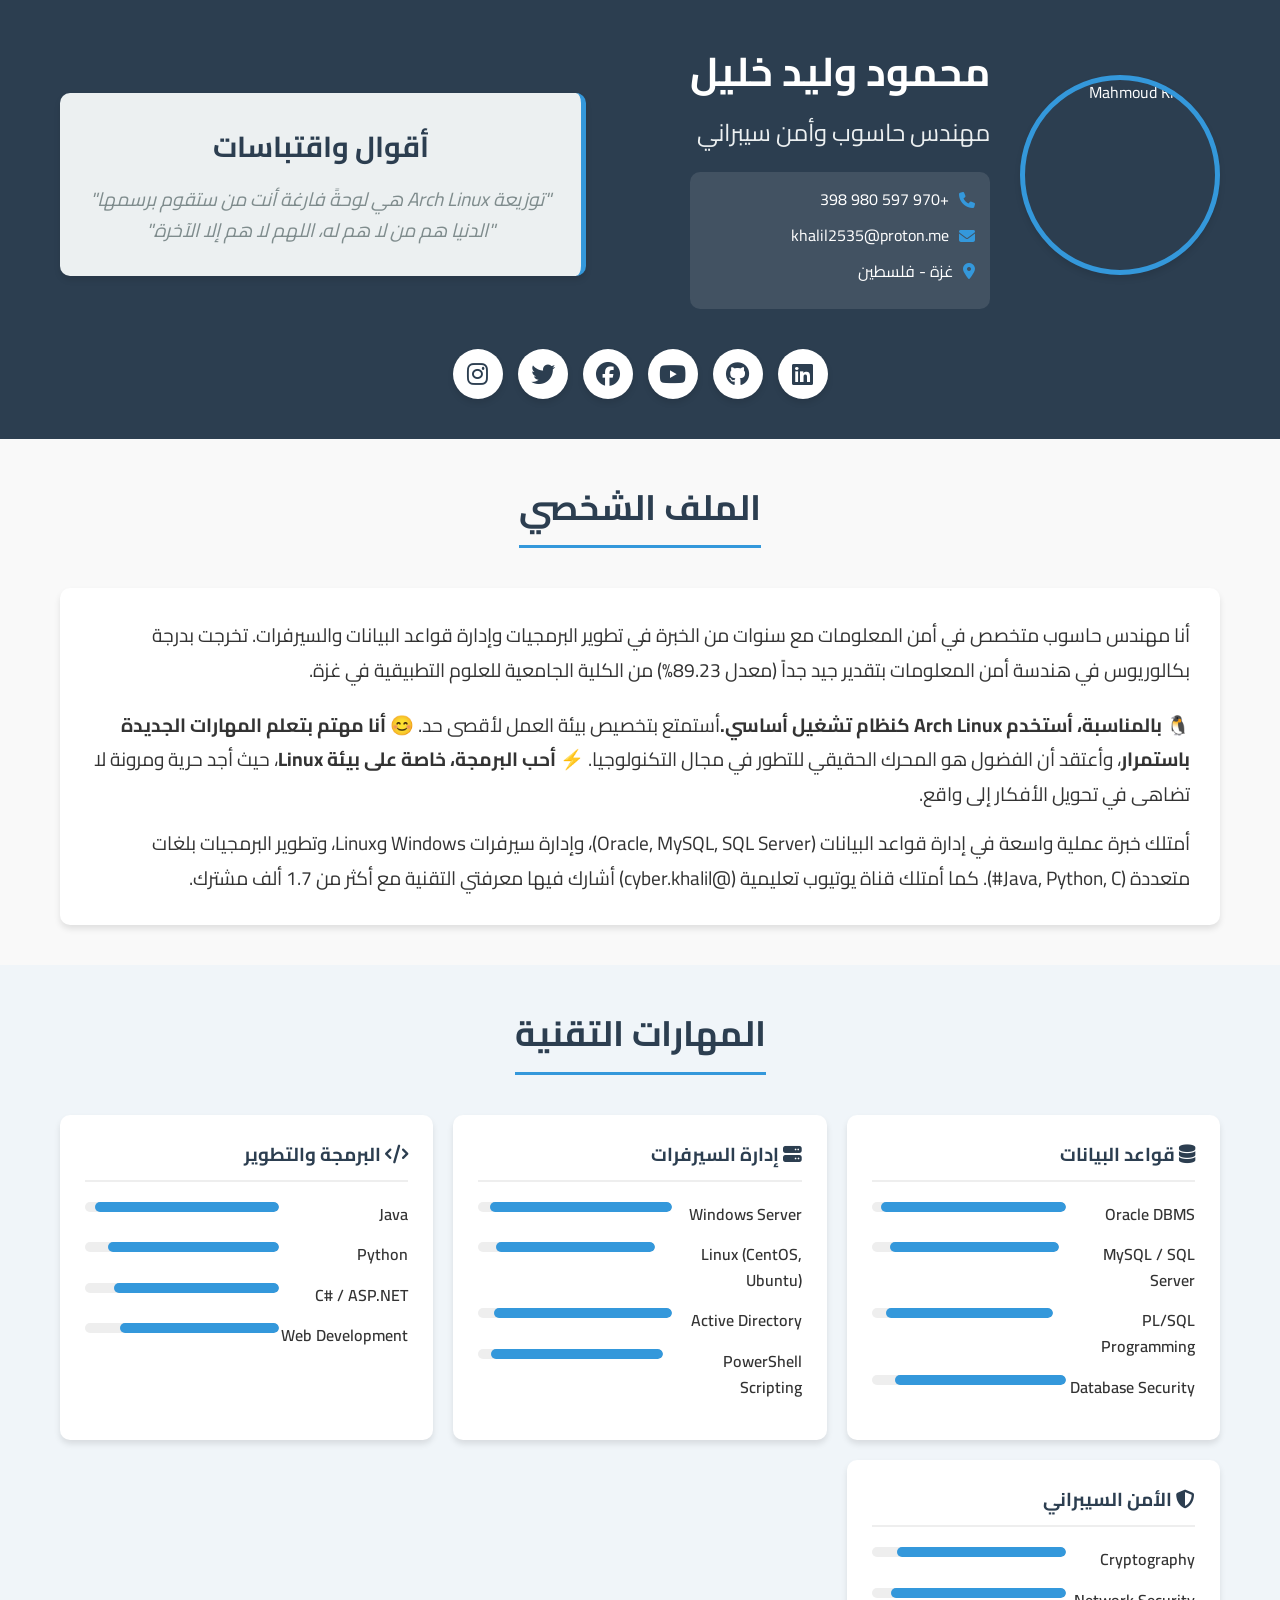
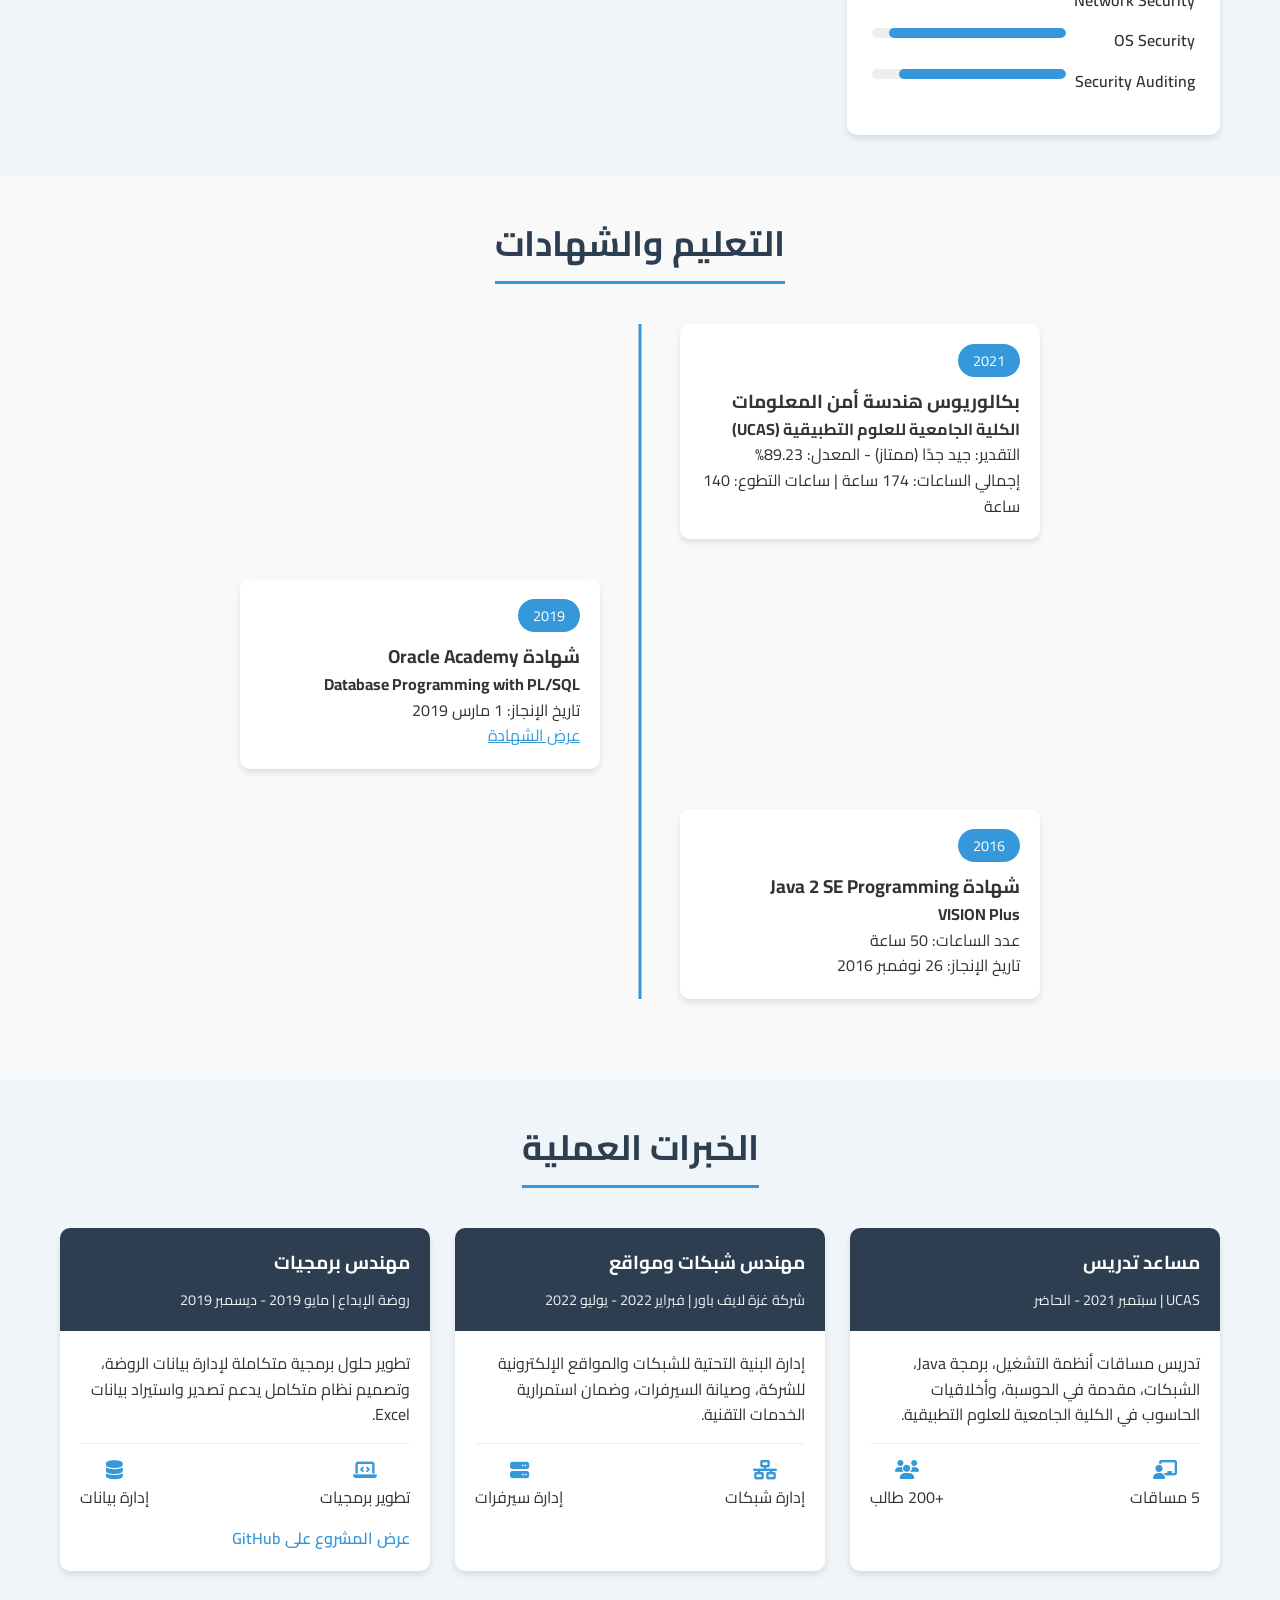
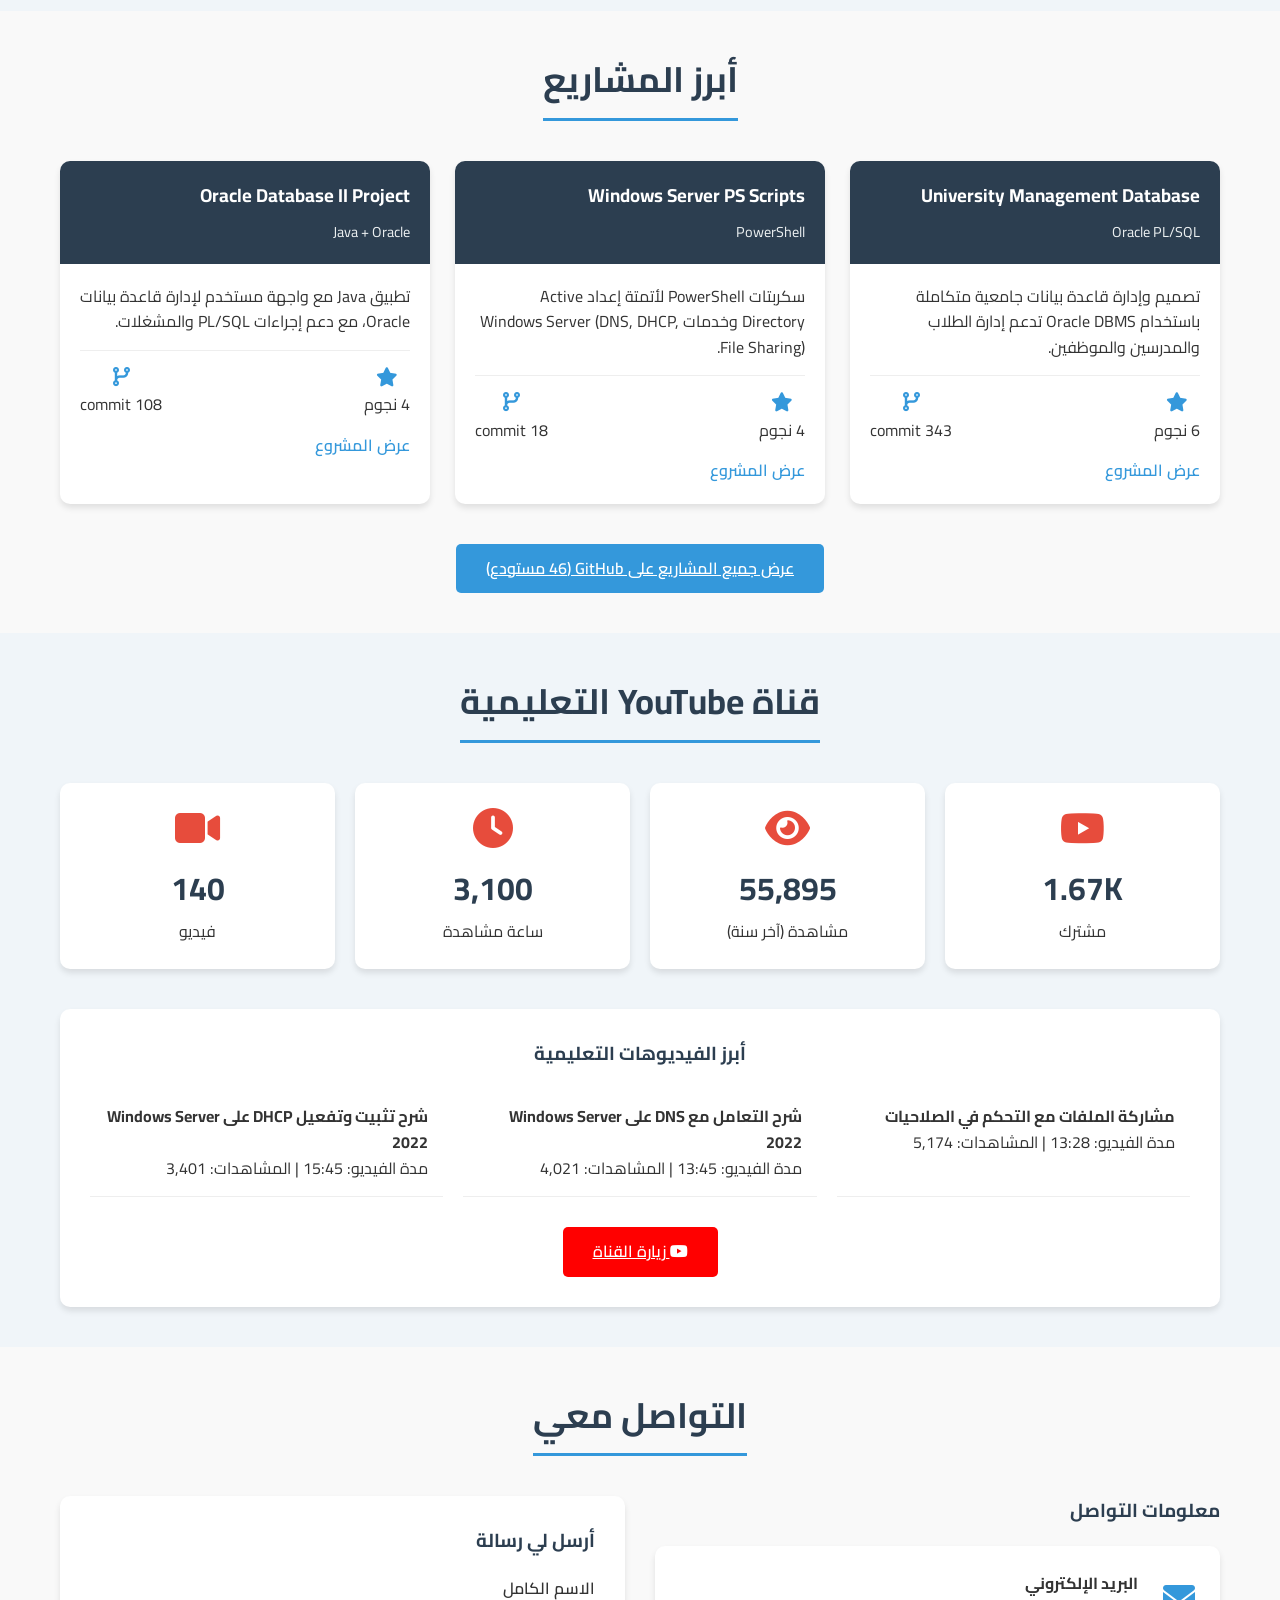
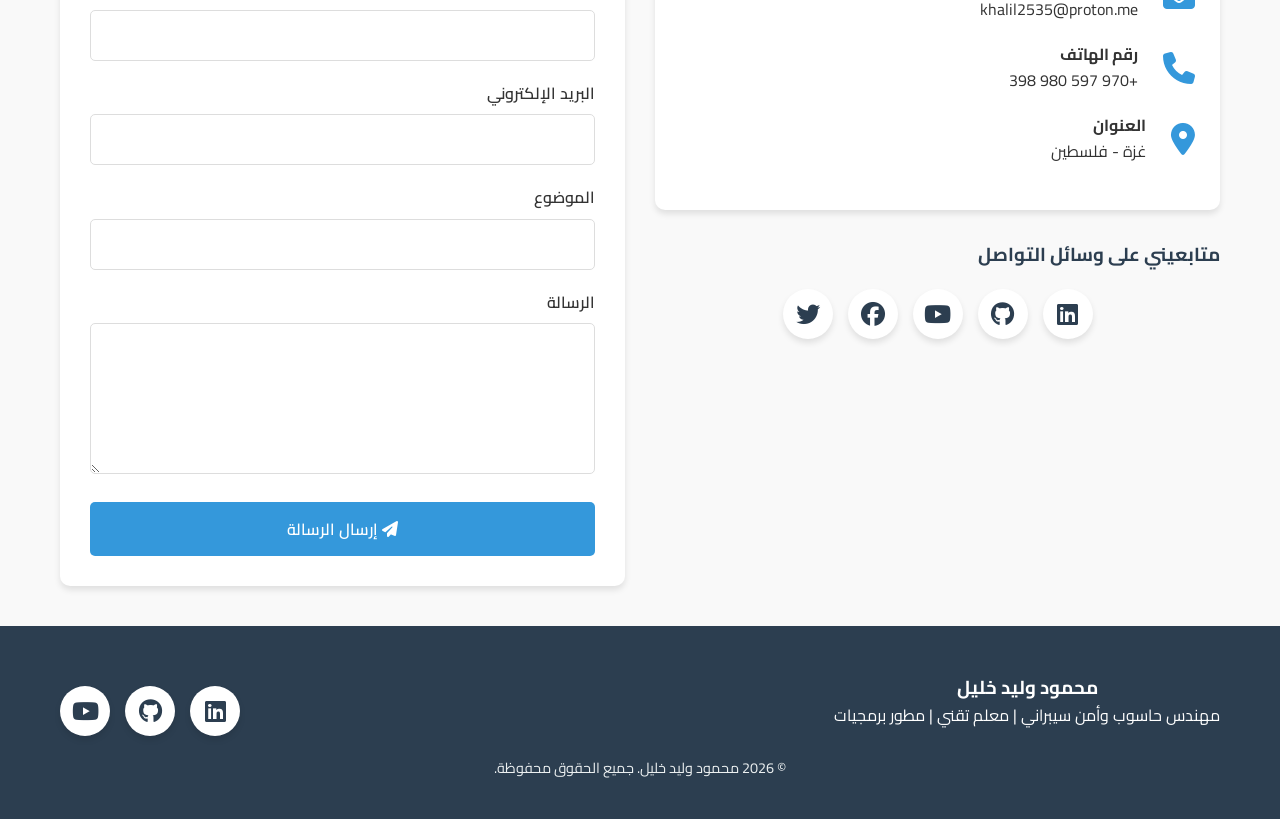
==== index.html @ 6481fe45 "init repo with index.html" ====
<!DOCTYPE html>
<html lang="ar" dir="rtl">
<head>
    <meta charset="UTF-8">
    <meta name="viewport" content="width=device-width, initial-scale=1.0">
    <title>محمود وليد خليل | مهندس حاسوب وأمن سيبراني</title>
    <link rel="stylesheet" href="https://cdnjs.cloudflare.com/ajax/libs/font-awesome/6.4.0/css/all.min.css">
    <link href="https://fonts.googleapis.com/css2?family=Cairo:wght@300;400;500;600;700&family=Tajawal:wght@300;400;500;700&display=swap" rel="stylesheet">
    <style>
        :root {
            --primary: #2c3e50;
            --secondary: #3498db;
            --accent: #e74c3c;
            --light: #ecf0f1;
            --dark: #2c3e50;
            --gray: #7f8c8d;
            --success: #27ae60;
            --shadow: 0 4px 6px rgba(0, 0, 0, 0.1);
            --transition: all 0.3s ease;
        }
        
        * {
            margin: 0;
            padding: 0;
            box-sizing: border-box;
        }
        
        body {
            font-family: 'Cairo', 'Tajawal', sans-serif;
            line-height: 1.6;
            color: #333;
            background-color: #f9f9f9;
            direction: rtl;
        }
        
        .container {
            max-width: 1200px;
            margin: 0 auto;
            padding: 0 20px;
        }
        
        /* Header */
        header {
            background: linear-gradient(135deg, var(--primary) 0%, var(--dark) 100%);
            color: white;
            padding: 40px 0;
            position: relative;
            overflow: hidden;
        }
        
        .header-content {
            display: flex;
            align-items: center;
            justify-content: space-between;
            flex-wrap: wrap;
        }
        
        .avatar-section {
            display: flex;
            align-items: center;
            margin-bottom: 20px;
        }
        
        .avatar {
            width: 200px;
            height: 200px;
            border-radius: 50%;
            border: 5px solid var(--secondary);
            object-fit: cover;
            margin-left: 30px;
            box-shadow: var(--shadow);
        }
        
        .header-text h1 {
            font-size: 2.5rem;
            margin-bottom: 10px;
        }
        
        .header-text h2 {
            font-size: 1.5rem;
            color: var(--light);
            font-weight: 400;
            margin-bottom: 20px;
        }
        
        .personal-info {
            background-color: rgba(255, 255, 255, 0.1);
            padding: 15px;
            border-radius: 10px;
            margin-top: 20px;
        }
        
        .info-item {
            display: flex;
            align-items: center;
            margin-bottom: 10px;
        }
        
        .info-item i {
            margin-left: 10px;
            color: var(--secondary);
        }
        
        /* Quote Section */
        .quote {
            background-color: var(--light);
            padding: 30px;
            text-align: center;
            margin: 20px 0;
            border-radius: 10px;
            box-shadow: var(--shadow);
            border-right: 5px solid var(--secondary);
			max-width: 50%
		}
        
        .quote h3 {
            color: var(--primary);
            margin-bottom: 15px;
            font-size: 1.8rem;
        }
        
        .quote p {
            font-size: 1.2rem;
            color: var(--gray);
            font-style: italic;
        }
        
        /* Social Links */
        .social-links {
            display: flex;
            justify-content: center;
            flex-wrap: wrap;
            gap: 15px;
            margin-top: 20px;
        }
        
        .social-link {
            display: inline-flex;
            align-items: center;
            justify-content: center;
            width: 50px;
            height: 50px;
            background-color: white;
            color: var(--primary);
            border-radius: 50%;
            font-size: 1.5rem;
            text-decoration: none;
            transition: var(--transition);
            box-shadow: var(--shadow);
        }
        
        .social-link:hover {
            transform: translateY(-5px);
            background-color: var(--secondary);
            color: white;
        }
        
        /* Sections */
        section {
            padding: 40px 0;
        }
        
        .section-title {
            text-align: center;
            margin-bottom: 40px;
            position: relative;
        }
        
        .section-title h2 {
            display: inline-block;
            font-size: 2.2rem;
            color: var(--primary);
            padding-bottom: 10px;
            border-bottom: 3px solid var(--secondary);
        }
        
        /* Skills */
        .skills-container {
            display: grid;
            grid-template-columns: repeat(auto-fill, minmax(300px, 1fr));
            gap: 20px;
        }
        
        .skill-category {
            background-color: white;
            padding: 25px;
            border-radius: 10px;
            box-shadow: var(--shadow);
            transition: var(--transition);
        }
        
        .skill-category:hover {
            transform: translateY(-5px);
        }
        
        .skill-category h3 {
            color: var(--primary);
            margin-bottom: 20px;
            padding-bottom: 10px;
            border-bottom: 2px solid #eee;
        }
        
        .skill-item {
            display: flex;
            justify-content: space-between;
            margin-bottom: 15px;
        }
        
        .skill-name {
            font-weight: 600;
        }
        
        .skill-level {
            width: 60%;
            height: 10px;
            background-color: #eee;
            border-radius: 5px;
            overflow: hidden;
        }
        
        .skill-fill {
            height: 100%;
            background-color: var(--secondary);
            border-radius: 5px;
        }
        
        /* Education */
        .timeline {
            position: relative;
            max-width: 800px;
            margin: 0 auto;
        }
        
        .timeline::before {
            content: '';
            position: absolute;
            right: 50%;
            transform: translateX(50%);
            width: 3px;
            height: 100%;
            background-color: var(--secondary);
        }
        
        .timeline-item {
            display: flex;
            margin-bottom: 40px;
        }
        
        .timeline-content {
            background-color: white;
            padding: 20px;
            border-radius: 10px;
            box-shadow: var(--shadow);
            width: 45%;
        }
        
        .timeline-item:nth-child(odd) .timeline-content {
            margin-left: 55%;
        }
        
        .timeline-item:nth-child(even) .timeline-content {
            margin-right: 55%;
        }
        
        .timeline-date {
            background-color: var(--secondary);
            color: white;
            padding: 5px 15px;
            border-radius: 20px;
            display: inline-block;
            margin-bottom: 10px;
            font-size: 0.9rem;
        }
        
        /* Projects */
        .projects-grid {
            display: grid;
            grid-template-columns: repeat(auto-fill, minmax(300px, 1fr));
            gap: 25px;
        }
        
        .project-card {
            background-color: white;
            border-radius: 10px;
            overflow: hidden;
            box-shadow: var(--shadow);
            transition: var(--transition);
        }
        
        .project-card:hover {
            transform: translateY(-10px);
        }
        
        .project-header {
            background-color: var(--primary);
            color: white;
            padding: 20px;
        }
        
        .project-header h3 {
            margin-bottom: 10px;
        }
        
        .project-tech {
            font-size: 0.9rem;
            color: var(--light);
        }
        
        .project-body {
            padding: 20px;
        }
        
        .project-stats {
            display: flex;
            justify-content: space-between;
            margin-top: 15px;
            padding-top: 15px;
            border-top: 1px solid #eee;
        }
        
        .stat {
            text-align: center;
        }
        
        .stat i {
            color: var(--secondary);
            font-size: 1.2rem;
            margin-bottom: 5px;
        }
        
        .project-link {
            display: inline-block;
            margin-top: 15px;
            color: var(--secondary);
            text-decoration: none;
            font-weight: 600;
        }
        
        .project-link:hover {
            text-decoration: underline;
        }
        
        /* YouTube */
        .youtube-stats {
            display: grid;
            grid-template-columns: repeat(auto-fit, minmax(200px, 1fr));
            gap: 20px;
            margin-bottom: 40px;
        }
        
        .stat-card {
            background-color: white;
            padding: 25px;
            border-radius: 10px;
            text-align: center;
            box-shadow: var(--shadow);
        }
        
        .stat-card i {
            font-size: 2.5rem;
            color: var(--accent);
            margin-bottom: 15px;
        }
        
        .stat-number {
            font-size: 2rem;
            font-weight: 700;
            color: var(--primary);
            margin-bottom: 5px;
        }
        
        /* Contact */
        .contact-container {
            display: grid;
            grid-template-columns: repeat(auto-fit, minmax(300px, 1fr));
            gap: 30px;
        }
        
        .contact-form {
            background-color: white;
            padding: 30px;
            border-radius: 10px;
            box-shadow: var(--shadow);
        }
        
        .form-group {
            margin-bottom: 20px;
        }
        
        .form-group label {
            display: block;
            margin-bottom: 8px;
            font-weight: 600;
        }
        
        .form-control {
            width: 100%;
            padding: 12px;
            border: 1px solid #ddd;
            border-radius: 5px;
            font-family: 'Cairo', sans-serif;
        }
        
        .btn {
            display: inline-block;
            background-color: var(--secondary);
            color: white;
            padding: 12px 30px;
            border: none;
            border-radius: 5px;
            cursor: pointer;
            font-family: 'Cairo', sans-serif;
            font-size: 1rem;
            font-weight: 600;
            transition: var(--transition);
        }
        
        .btn:hover {
            background-color: var(--primary);
        }
        
        /* Footer */
        footer {
            background-color: var(--primary);
            color: white;
            padding: 40px 0;
            text-align: center;
        }
        
        .footer-content {
            display: flex;
            justify-content: space-between;
            align-items: center;
            flex-wrap: wrap;
        }
        
        .copyright {
            margin-top: 20px;
            font-size: 0.9rem;
            color: var(--light);
        }
        
        /* Responsive */
        @media (max-width: 992px) {
            .header-content {
                flex-direction: column;
                text-align: center;
            }
            
            .avatar {
                margin-left: 0;
                margin-bottom: 20px;
            }
            
            .timeline::before {
                right: 30px;
            }
            
            .timeline-item:nth-child(odd) .timeline-content,
            .timeline-item:nth-child(even) .timeline-content {
                width: 85%;
                margin-right: 40px;
                margin-left: 0;
            }
        }
        
        @media (max-width: 768px) {
            .header-text h1 {
                font-size: 2rem;
            }
            
            .section-title h2 {
                font-size: 1.8rem;
            }
            
            .skills-container,
            .projects-grid {
                grid-template-columns: 1fr;
            }
        }
    </style>
</head>
<body>
    <!-- Header -->
    <header>
        <div class="container">
            <div class="header-content">
                <div class="avatar-section">
                    <img src="https://via.placeholder.com/1250x1250/3498db/FFFFFF?text=MK" alt="Mahmoud Khalil" class="avatar">
                    <div class="header-text">
                        <h1>محمود وليد خليل</h1>
                        <h2>مهندس حاسوب وأمن سيبراني</h2>
                        <div class="personal-info">
                            <div class="info-item">
                                <i class="fas fa-phone"></i>
                                <span>+970 597 980 398</span>
                            </div>
                            <div class="info-item">
                                <i class="fas fa-envelope"></i>
                                <span>khalil2535@proton.me</span>
                            </div>
                            <div class="info-item">
                                <i class="fas fa-map-marker-alt"></i>
                                <span>غزة - فلسطين</span>
                            </div>
                        </div>
                    </div>
                </div>
                
                <div class="quote">
                    <h3>أقوال واقتباسات</h3>
                    <p>"توزيعة Arch Linux هي لوحةً فارغة أنت من ستقوم برسمها"</p>
                    <p>"الدنيا هم من لا هم له، اللهم لا هم إلا الآخرة."</p>
                </div>
            </div>
            
            <div class="social-links">
                <a href="https://linkedin.com/in/cyberkhalil" class="social-link" target="_blank">
                    <i class="fab fa-linkedin"></i>
                </a>
                <a href="https://github.com/cyberkhalil" class="social-link" target="_blank">
                    <i class="fab fa-github"></i>
                </a>
                <a href="https://www.youtube.com/@cyber.khalil" class="social-link" target="_blank">
                    <i class="fab fa-youtube"></i>
                </a>
                <a href="https://fb.com/cyberkhalil" class="social-link" target="_blank">
                    <i class="fab fa-facebook"></i>
                </a>
                <a href="https://twitter.com/khalil_cyber" class="social-link" target="_blank">
                    <i class="fab fa-twitter"></i>
                </a>
                <a href="https://www.instagram.com/cyber.khalil" class="social-link" target="_blank">
                    <i class="fab fa-instagram"></i>
                </a>
            </div>
        </div>
    </header>

    <!-- About Section -->
    <section id="about">
        <div class="container">
            <div class="section-title">
                <h2>الملف الشخصي</h2>
            </div>
            <div style="background-color: white; padding: 30px; border-radius: 10px; box-shadow: var(--shadow);">
                <!-- تمت إضافة العبارات الشخصية الجديدة هنا -->
                <p style="font-size: 1.2rem; line-height: 1.8; margin-bottom: 20px;">
                    أنا مهندس حاسوب متخصص في أمن المعلومات مع سنوات من الخبرة في تطوير البرمجيات وإدارة قواعد البيانات والسيرفرات. تخرجت بدرجة بكالوريوس في هندسة أمن المعلومات بتقدير جيد جداً (معدل 89.23%) من الكلية الجامعية للعلوم التطبيقية في غزة.
                </p>
                <p style="font-size: 1.2rem; line-height: 1.8; margin-bottom: 15px;">
                    <strong>🐧 بالمناسبة، أستخدم Arch Linux كنظام تشغيل أساسي.</strong>أستمتع بتخصيص بيئة العمل لأقصى حد. <strong>😊 أنا مهتم بتعلم المهارات الجديدة باستمرار</strong>، وأعتقد أن الفضول هو المحرك الحقيقي للتطور في مجال التكنولوجيا. <strong>⚡ أحب البرمجة، خاصة على بيئة Linux</strong>، حيث أجد حرية ومرونة لا تضاهى في تحويل الأفكار إلى واقع.
                </p>
                <p style="font-size: 1.2rem; line-height: 1.8;">
                    أمتلك خبرة عملية واسعة في إدارة قواعد البيانات (Oracle, MySQL, SQL Server)، وإدارة سيرفرات Windows وLinux، وتطوير البرمجيات بلغات متعددة (Java, Python, C#). كما أمتلك قناة يوتيوب تعليمية (@cyber.khalil) أشارك فيها معرفتي التقنية مع أكثر من 1.7 ألف مشترك.
                </p>
            </div>
        </div>
    </section>

    <!-- Skills Section -->
    <section id="skills" style="background-color: #f0f5f9;">
        <div class="container">
            <div class="section-title">
                <h2>المهارات التقنية</h2>
            </div>
            <div class="skills-container">
                <div class="skill-category">
                    <h3><i class="fas fa-database"></i> قواعد البيانات</h3>
                    <div class="skill-item">
                        <span class="skill-name">Oracle DBMS</span>
                        <div class="skill-level"><div class="skill-fill" style="width: 95%"></div></div>
                    </div>
                    <div class="skill-item">
                        <span class="skill-name">MySQL / SQL Server</span>
                        <div class="skill-level"><div class="skill-fill" style="width: 90%"></div></div>
                    </div>
                    <div class="skill-item">
                        <span class="skill-name">PL/SQL Programming</span>
                        <div class="skill-level"><div class="skill-fill" style="width: 92%"></div></div>
                    </div>
                    <div class="skill-item">
                        <span class="skill-name">Database Security</span>
                        <div class="skill-level"><div class="skill-fill" style="width: 88%"></div></div>
                    </div>
                </div>
                
                <div class="skill-category">
                    <h3><i class="fas fa-server"></i> إدارة السيرفرات</h3>
                    <div class="skill-item">
                        <span class="skill-name">Windows Server</span>
                        <div class="skill-level"><div class="skill-fill" style="width: 94%"></div></div>
                    </div>
                    <div class="skill-item">
                        <span class="skill-name">Linux (CentOS, Ubuntu)</span>
                        <div class="skill-level"><div class="skill-fill" style="width: 90%"></div></div>
                    </div>
                    <div class="skill-item">
                        <span class="skill-name">Active Directory</span>
                        <div class="skill-level"><div class="skill-fill" style="width: 92%"></div></div>
                    </div>
                    <div class="skill-item">
                        <span class="skill-name">PowerShell Scripting</span>
                        <div class="skill-level"><div class="skill-fill" style="width: 93%"></div></div>
                    </div>
                </div>
                
                <div class="skill-category">
                    <h3><i class="fas fa-code"></i> البرمجة والتطوير</h3>
                    <div class="skill-item">
                        <span class="skill-name">Java</span>
                        <div class="skill-level"><div class="skill-fill" style="width: 95%"></div></div>
                    </div>
                    <div class="skill-item">
                        <span class="skill-name">Python</span>
                        <div class="skill-level"><div class="skill-fill" style="width: 88%"></div></div>
                    </div>
                    <div class="skill-item">
                        <span class="skill-name">C# / ASP.NET</span>
                        <div class="skill-level"><div class="skill-fill" style="width: 85%"></div></div>
                    </div>
                    <div class="skill-item">
                        <span class="skill-name">Web Development</span>
                        <div class="skill-level"><div class="skill-fill" style="width: 82%"></div></div>
                    </div>
                </div>
                
                <div class="skill-category">
                    <h3><i class="fas fa-shield-alt"></i> الأمن السيبراني</h3>
                    <div class="skill-item">
                        <span class="skill-name">Cryptography</span>
                        <div class="skill-level"><div class="skill-fill" style="width: 87%"></div></div>
                    </div>
                    <div class="skill-item">
                        <span class="skill-name">Network Security</span>
                        <div class="skill-level"><div class="skill-fill" style="width: 90%"></div></div>
                    </div>
                    <div class="skill-item">
                        <span class="skill-name">OS Security</span>
                        <div class="skill-level"><div class="skill-fill" style="width: 91%"></div></div>
                    </div>
                    <div class="skill-item">
                        <span class="skill-name">Security Auditing</span>
                        <div class="skill-level"><div class="skill-fill" style="width: 86%"></div></div>
                    </div>
                </div>
            </div>
        </div>
    </section>

    <!-- Education Section -->
    <section id="education">
        <div class="container">
            <div class="section-title">
                <h2>التعليم والشهادات</h2>
            </div>
            <div class="timeline">
                <div class="timeline-item">
                    <div class="timeline-content">
                        <span class="timeline-date">2021</span>
                        <h3>بكالوريوس هندسة أمن المعلومات</h3>
                        <p><strong>الكلية الجامعية للعلوم التطبيقية (UCAS)</strong></p>
                        <p>التقدير: جيد جدًا (ممتاز) - المعدل: 89.23%</p>
                        <p>إجمالي الساعات: 174 ساعة | ساعات التطوع: 140 ساعة</p>
                    </div>
                </div>
                
                <div class="timeline-item">
                    <div class="timeline-content">
                        <span class="timeline-date">2019</span>
                        <h3>شهادة Oracle Academy</h3>
                        <p><strong>Database Programming with PL/SQL</strong></p>
                        <p>تاريخ الإنجاز: 1 مارس 2019</p>
                        <a href="https://bit.ly/3B0W9IT" target="_blank" style="color: var(--secondary);">عرض الشهادة</a>
                    </div>
                </div>
                
                <div class="timeline-item">
                    <div class="timeline-content">
                        <span class="timeline-date">2016</span>
                        <h3>شهادة Java 2 SE Programming</h3>
                        <p><strong>VISION Plus</strong></p>
                        <p>عدد الساعات: 50 ساعة</p>
                        <p>تاريخ الإنجاز: 26 نوفمبر 2016</p>
                    </div>
                </div>
            </div>
        </div>
    </section>

    <!-- Experience Section -->
    <section id="experience" style="background-color: #f0f5f9;">
        <div class="container">
            <div class="section-title">
                <h2>الخبرات العملية</h2>
            </div>
            <div class="projects-grid">
                <div class="project-card">
                    <div class="project-header">
                        <h3>مساعد تدريس</h3>
                        <p class="project-tech">UCAS | سبتمبر 2021 - الحاضر</p>
                    </div>
                    <div class="project-body">
                        <p>تدريس مساقات أنظمة التشغيل، برمجة Java، الشبكات، مقدمة في الحوسبة، وأخلاقيات الحاسوب في الكلية الجامعية للعلوم التطبيقية.</p>
                        <div class="project-stats">
                            <div class="stat">
                                <i class="fas fa-chalkboard-teacher"></i>
                                <div>5 مساقات</div>
                            </div>
                            <div class="stat">
                                <i class="fas fa-users"></i>
                                <div>+200 طالب</div>
                            </div>
                        </div>
                    </div>
                </div>
                
                <div class="project-card">
                    <div class="project-header">
                        <h3>مهندس شبكات ومواقع</h3>
                        <p class="project-tech">شركة غزة لايف باور | فبراير 2022 - يوليو 2022</p>
                    </div>
                    <div class="project-body">
                        <p>إدارة البنية التحتية للشبكات والمواقع الإلكترونية للشركة، وصيانة السيرفرات، وضمان استمرارية الخدمات التقنية.</p>
                        <div class="project-stats">
                            <div class="stat">
                                <i class="fas fa-network-wired"></i>
                                <div>إدارة شبكات</div>
                            </div>
                            <div class="stat">
                                <i class="fas fa-server"></i>
                                <div>إدارة سيرفرات</div>
                            </div>
                        </div>
                    </div>
                </div>
                
                <div class="project-card">
                    <div class="project-header">
                        <h3>مهندس برمجيات</h3>
                        <p class="project-tech">روضة الإبداع | مايو 2019 - ديسمبر 2019</p>
                    </div>
                    <div class="project-body">
                        <p>تطوير حلول برمجية متكاملة لإدارة بيانات الروضة، وتصميم نظام متكامل يدعم تصدير واستيراد بيانات Excel.</p>
                        <div class="project-stats">
                            <div class="stat">
                                <i class="fas fa-laptop-code"></i>
                                <div>تطوير برمجيات</div>
                            </div>
                            <div class="stat">
                                <i class="fas fa-database"></i>
                                <div>إدارة بيانات</div>
                            </div>
                        </div>
                        <a href="https://github.com/cyberkhalil/Roda" class="project-link" target="_blank">عرض المشروع على GitHub</a>
                    </div>
                </div>
            </div>
        </div>
    </section>

    <!-- Projects Section -->
    <section id="projects">
        <div class="container">
            <div class="section-title">
                <h2>أبرز المشاريع</h2>
            </div>
            <div class="projects-grid">
                <div class="project-card">
                    <div class="project-header">
                        <h3>University Management Database</h3>
                        <p class="project-tech">Oracle PL/SQL</p>
                    </div>
                    <div class="project-body">
                        <p>تصميم وإدارة قاعدة بيانات جامعية متكاملة باستخدام Oracle DBMS تدعم إدارة الطلاب والمدرسين والموظفين.</p>
                        <div class="project-stats">
                            <div class="stat">
                                <i class="fas fa-star"></i>
                                <div>6 نجوم</div>
                            </div>
                            <div class="stat">
                                <i class="fas fa-code-branch"></i>
                                <div>343 commit</div>
                            </div>
                        </div>
                        <a href="https://github.com/cyberkhalil/University_Data_Base" class="project-link" target="_blank">عرض المشروع</a>
                    </div>
                </div>
                
                <div class="project-card">
                    <div class="project-header">
                        <h3>Windows Server PS Scripts</h3>
                        <p class="project-tech">PowerShell</p>
                    </div>
                    <div class="project-body">
                        <p>سكربتات PowerShell لأتمتة إعداد Active Directory وخدمات Windows Server (DNS, DHCP, File Sharing).</p>
                        <div class="project-stats">
                            <div class="stat">
                                <i class="fas fa-star"></i>
                                <div>4 نجوم</div>
                            </div>
                            <div class="stat">
                                <i class="fas fa-code-branch"></i>
                                <div>18 commit</div>
                            </div>
                        </div>
                        <a href="https://github.com/cyberkhalil/Windows-Server-PS-Scripts" class="project-link" target="_blank">عرض المشروع</a>
                    </div>
                </div>
                
                <div class="project-card">
                    <div class="project-header">
                        <h3>Oracle Database II Project</h3>
                        <p class="project-tech">Java + Oracle</p>
                    </div>
                    <div class="project-body">
                        <p>تطبيق Java مع واجهة مستخدم لإدارة قاعدة بيانات Oracle، مع دعم إجراءات PL/SQL والمشغلات.</p>
                        <div class="project-stats">
                            <div class="stat">
                                <i class="fas fa-star"></i>
                                <div>4 نجوم</div>
                            </div>
                            <div class="stat">
                                <i class="fas fa-code-branch"></i>
                                <div>108 commit</div>
                            </div>
                        </div>
                        <a href="https://github.com/cyberkhalil/Oracle-DB-II" class="project-link" target="_blank">عرض المشروع</a>
                    </div>
                </div>
            </div>
            
            <div style="text-align: center; margin-top: 40px;">
                <a href="https://github.com/cyberkhalil?tab=repositories" class="btn" target="_blank">عرض جميع المشاريع على GitHub (46 مستودع)</a>
            </div>
        </div>
    </section>

    <!-- YouTube Section -->
    <section id="youtube" style="background-color: #f0f5f9;">
        <div class="container">
            <div class="section-title">
                <h2>قناة YouTube التعليمية</h2>
            </div>
            
            <div class="youtube-stats">
                <div class="stat-card">
                    <i class="fab fa-youtube"></i>
                    <div class="stat-number">1.67K</div>
                    <div class="stat-label">مشترك</div>
                </div>
                
                <div class="stat-card">
                    <i class="fas fa-eye"></i>
                    <div class="stat-number">55,895</div>
                    <div class="stat-label">مشاهدة (آخر سنة)</div>
                </div>
                
                <div class="stat-card">
                    <i class="fas fa-clock"></i>
                    <div class="stat-number">3,100</div>
                    <div class="stat-label">ساعة مشاهدة</div>
                </div>
                
                <div class="stat-card">
                    <i class="fas fa-video"></i>
                    <div class="stat-number">140</div>
                    <div class="stat-label">فيديو</div>
                </div>
            </div>
            
            <div style="background-color: white; padding: 30px; border-radius: 10px; box-shadow: var(--shadow);">
                <h3 style="color: var(--primary); margin-bottom: 20px; text-align: center;">أبرز الفيديوهات التعليمية</h3>
                <div style="display: grid; grid-template-columns: repeat(auto-fill, minmax(300px, 1fr)); gap: 20px;">
                    <div style="padding: 15px; border-bottom: 1px solid #eee;">
                        <h4>مشاركة الملفات مع التحكم في الصلاحيات</h4>
                        <p>مدة الفيديو: 13:28 | المشاهدات: 5,174</p>
                    </div>
                    <div style="padding: 15px; border-bottom: 1px solid #eee;">
                        <h4>شرح التعامل مع DNS على Windows Server 2022</h4>
                        <p>مدة الفيديو: 13:45 | المشاهدات: 4,021</p>
                    </div>
                    <div style="padding: 15px; border-bottom: 1px solid #eee;">
                        <h4>شرح تثبيت وتفعيل DHCP على Windows Server 2022</h4>
                        <p>مدة الفيديو: 15:45 | المشاهدات: 3,401</p>
                    </div>
                </div>
                <div style="text-align: center; margin-top: 30px;">
                    <a href="https://www.youtube.com/@cyber.khalil" class="btn" target="_blank" style="background-color: #FF0000;">
                        <i class="fab fa-youtube"></i> زيارة القناة
                    </a>
                </div>
            </div>
        </div>
    </section>

    <!-- Contact Section -->
    <section id="contact">
        <div class="container">
            <div class="section-title">
                <h2>التواصل معي</h2>
            </div>
            
            <div class="contact-container">
                <div>
                    <h3 style="color: var(--primary); margin-bottom: 20px;">معلومات التواصل</h3>
                    <div style="background-color: white; padding: 25px; border-radius: 10px; box-shadow: var(--shadow);">
                        <div class="info-item" style="margin-bottom: 20px;">
                            <i class="fas fa-envelope fa-2x" style="color: var(--secondary);"></i>
                            <div style="margin-right: 15px;">
                                <h4>البريد الإلكتروني</h4>
                                <p>khalil2535@proton.me</p>
                            </div>
                        </div>
                        
                        <div class="info-item" style="margin-bottom: 20px;">
                            <i class="fas fa-phone fa-2x" style="color: var(--secondary);"></i>
                            <div style="margin-right: 15px;">
                                <h4>رقم الهاتف</h4>
                                <p>+970 597 980 398</p>
                            </div>
                        </div>
                        
                        <div class="info-item" style="margin-bottom: 20px;">
                            <i class="fas fa-map-marker-alt fa-2x" style="color: var(--secondary);"></i>
                            <div style="margin-right: 15px;">
                                <h4>العنوان</h4>
                                <p>غزة - فلسطين</p>
                            </div>
                        </div>
                    </div>
                    
                    <div style="margin-top: 30px;">
                        <h3 style="color: var(--primary); margin-bottom: 15px;">متابعيني على وسائل التواصل</h3>
                        <div class="social-links">
                            <a href="https://linkedin.com/in/cyberkhalil" class="social-link" target="_blank" title="61 متابع، 43 اتصال">
                                <i class="fab fa-linkedin"></i>
                            </a>
                            <a href="https://github.com/cyberkhalil" class="social-link" target="_blank" title="41 متابع، 29 متابعة، 46 مستودع">
                                <i class="fab fa-github"></i>
                            </a>
                            <a href="https://www.youtube.com/@cyber.khalil" class="social-link" target="_blank" title="1.67 ألف مشترك">
                                <i class="fab fa-youtube"></i>
                            </a>
                            <a href="https://fb.com/cyberkhalil" class="social-link" target="_blank" title="610 متابع">
                                <i class="fab fa-facebook"></i>
                            </a>
                            <a href="https://twitter.com/khalil_cyber" class="social-link" target="_blank" title="146 متابعة، 4 متابع">
                                <i class="fab fa-twitter"></i>
                            </a>
                        </div>
                    </div>
                </div>
                
                <div class="contact-form">
                    <h3 style="color: var(--primary); margin-bottom: 20px;">أرسل لي رسالة</h3>
                    <form id="contactForm">
                        <div class="form-group">
                            <label for="name">الاسم الكامل</label>
                            <input type="text" id="name" class="form-control" required>
                        </div>
                        
                        <div class="form-group">
                            <label for="email">البريد الإلكتروني</label>
                            <input type="email" id="email" class="form-control" required>
                        </div>
                        
                        <div class="form-group">
                            <label for="subject">الموضوع</label>
                            <input type="text" id="subject" class="form-control" required>
                        </div>
                        
                        <div class="form-group">
                            <label for="message">الرسالة</label>
                            <textarea id="message" class="form-control" rows="5" required></textarea>
                        </div>
                        
                        <button type="submit" class="btn" style="width: 100%;">
                            <i class="fas fa-paper-plane"></i> إرسال الرسالة
                        </button>
                    </form>
                </div>
            </div>
        </div>
    </section>

    <!-- Footer -->
    <footer>
        <div class="container">
            <div class="footer-content">
                <div>
                    <h3>محمود وليد خليل</h3>
                    <p>مهندس حاسوب وأمن سيبراني | معلم تقني | مطور برمجيات</p>
                </div>
                
                <div class="social-links">
                    <a href="https://linkedin.com/in/cyberkhalil" class="social-link" target="_blank">
                        <i class="fab fa-linkedin"></i>
                    </a>
                    <a href="https://github.com/cyberkhalil" class="social-link" target="_blank">
                        <i class="fab fa-github"></i>
                    </a>
                    <a href="https://www.youtube.com/@cyber.khalil" class="social-link" target="_blank">
                        <i class="fab fa-youtube"></i>
                    </a>
                </div>
            </div>
            
            <!-- تم تحديث السنة هنا وإزالة جملة أدوات التطوير -->
            <div class="copyright">
                <p>© 2026 محمود وليد خليل. جميع الحقوق محفوظة.</p>
            </div>
        </div>
    </footer>

    <script>
        // Form submission handling
        document.getElementById('contactForm').addEventListener('submit', function(e) {
            e.preventDefault();
            
            const name = document.getElementById('name').value;
            const email = document.getElementById('email').value;
            const subject = document.getElementById('subject').value;
            const message = document.getElementById('message').value;
            
            // In a real application, you would send this data to a server
            // For this example, we'll just show an alert
            alert(`شكراً لك ${name} على رسالتك! سأرد عليك قريباً على ${email}`);
            
            // Reset form
            document.getElementById('contactForm').reset();
        });
        
        // Smooth scrolling for anchor links
        document.querySelectorAll('a[href^="#"]').forEach(anchor => {
            anchor.addEventListener('click', function(e) {
                e.preventDefault();
                
                const targetId = this.getAttribute('href');
                if(targetId === '#') return;
                
                const targetElement = document.querySelector(targetId);
                if(targetElement) {
                    window.scrollTo({
                        top: targetElement.offsetTop - 80,
                        behavior: 'smooth'
                    });
                }
            });
        });
        
        // Add active class to navigation links on scroll
        window.addEventListener('scroll', function() {
            const sections = document.querySelectorAll('section');
            const navLinks = document.querySelectorAll('.nav-link');
            
            let current = '';
            sections.forEach(section => {
                const sectionTop = section.offsetTop;
                const sectionHeight = section.clientHeight;
                if(scrollY >= (sectionTop - 100)) {
                    current = section.getAttribute('id');
                }
            });
            
            navLinks.forEach(link => {
                link.classList.remove('active');
                if(link.getAttribute('href') === `#${current}`) {
                    link.classList.add('active');
                }
            });
        });
    </script>
</body>
</html>
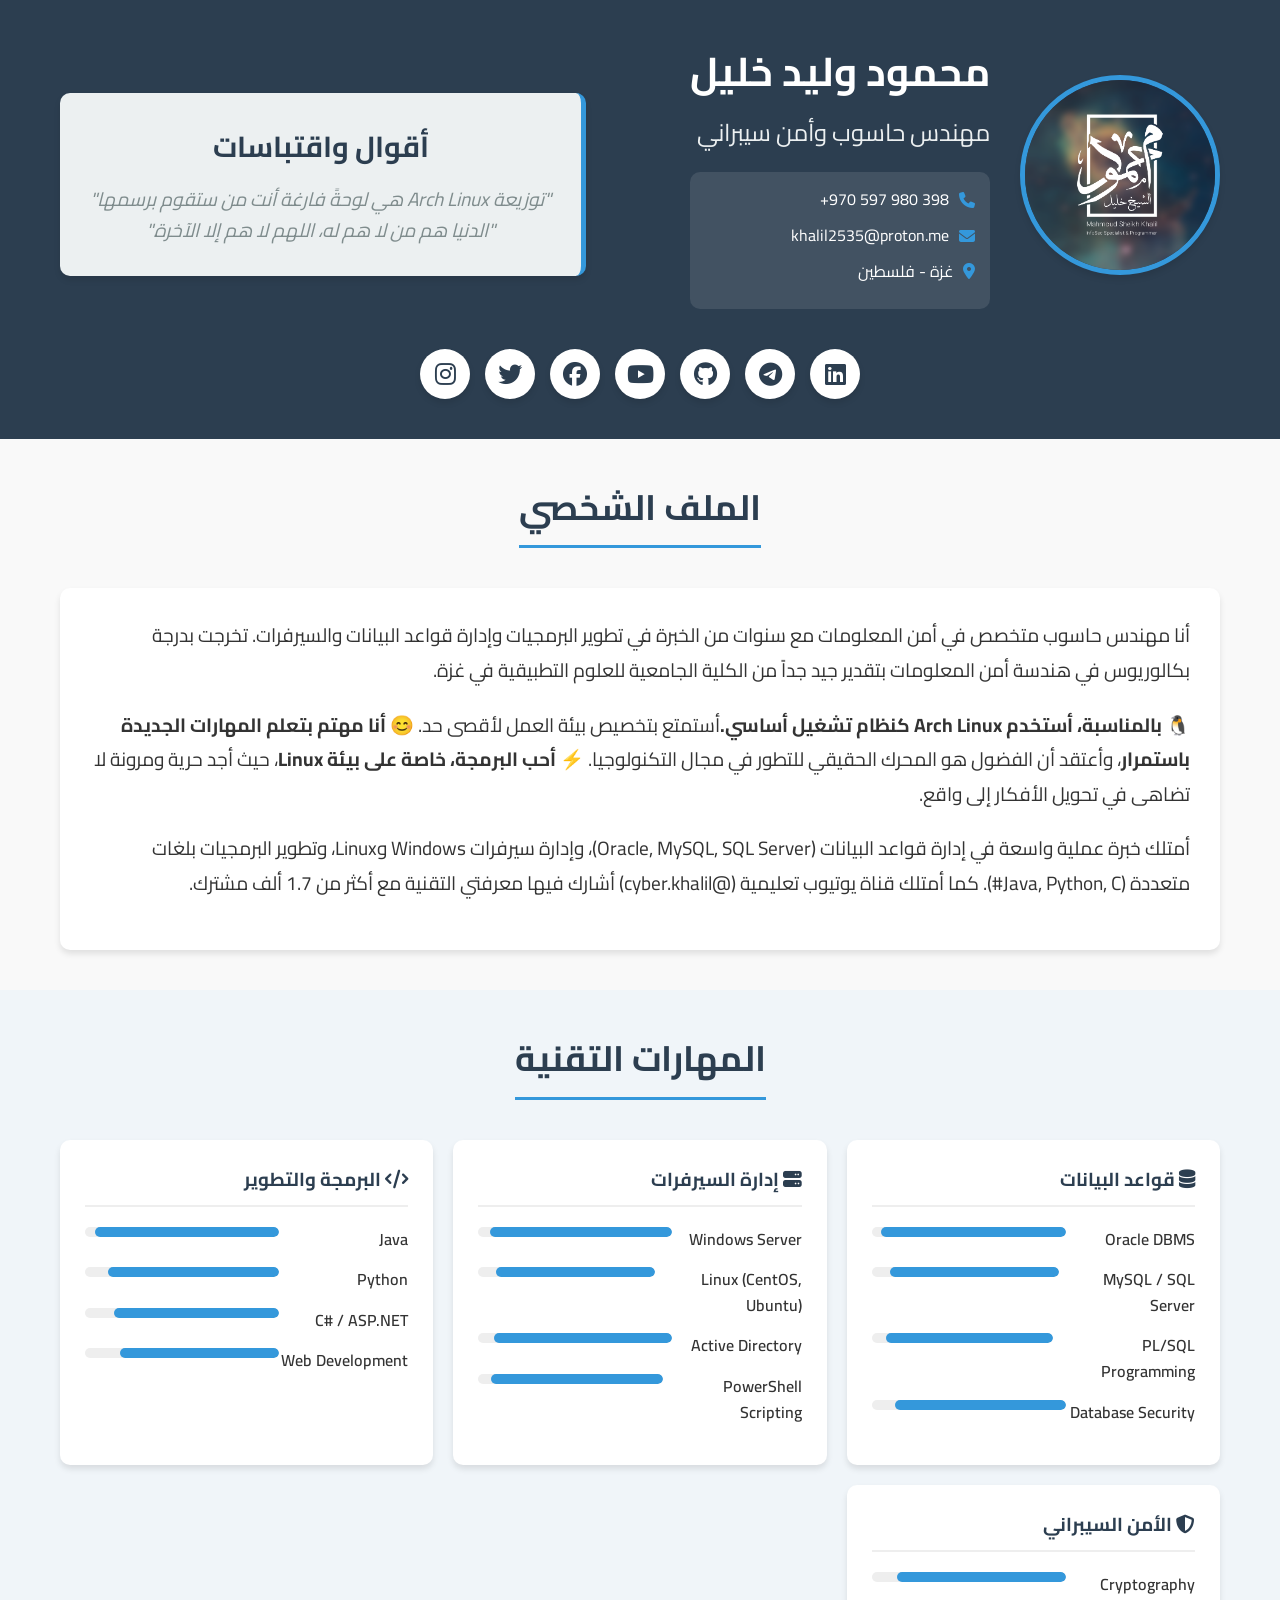
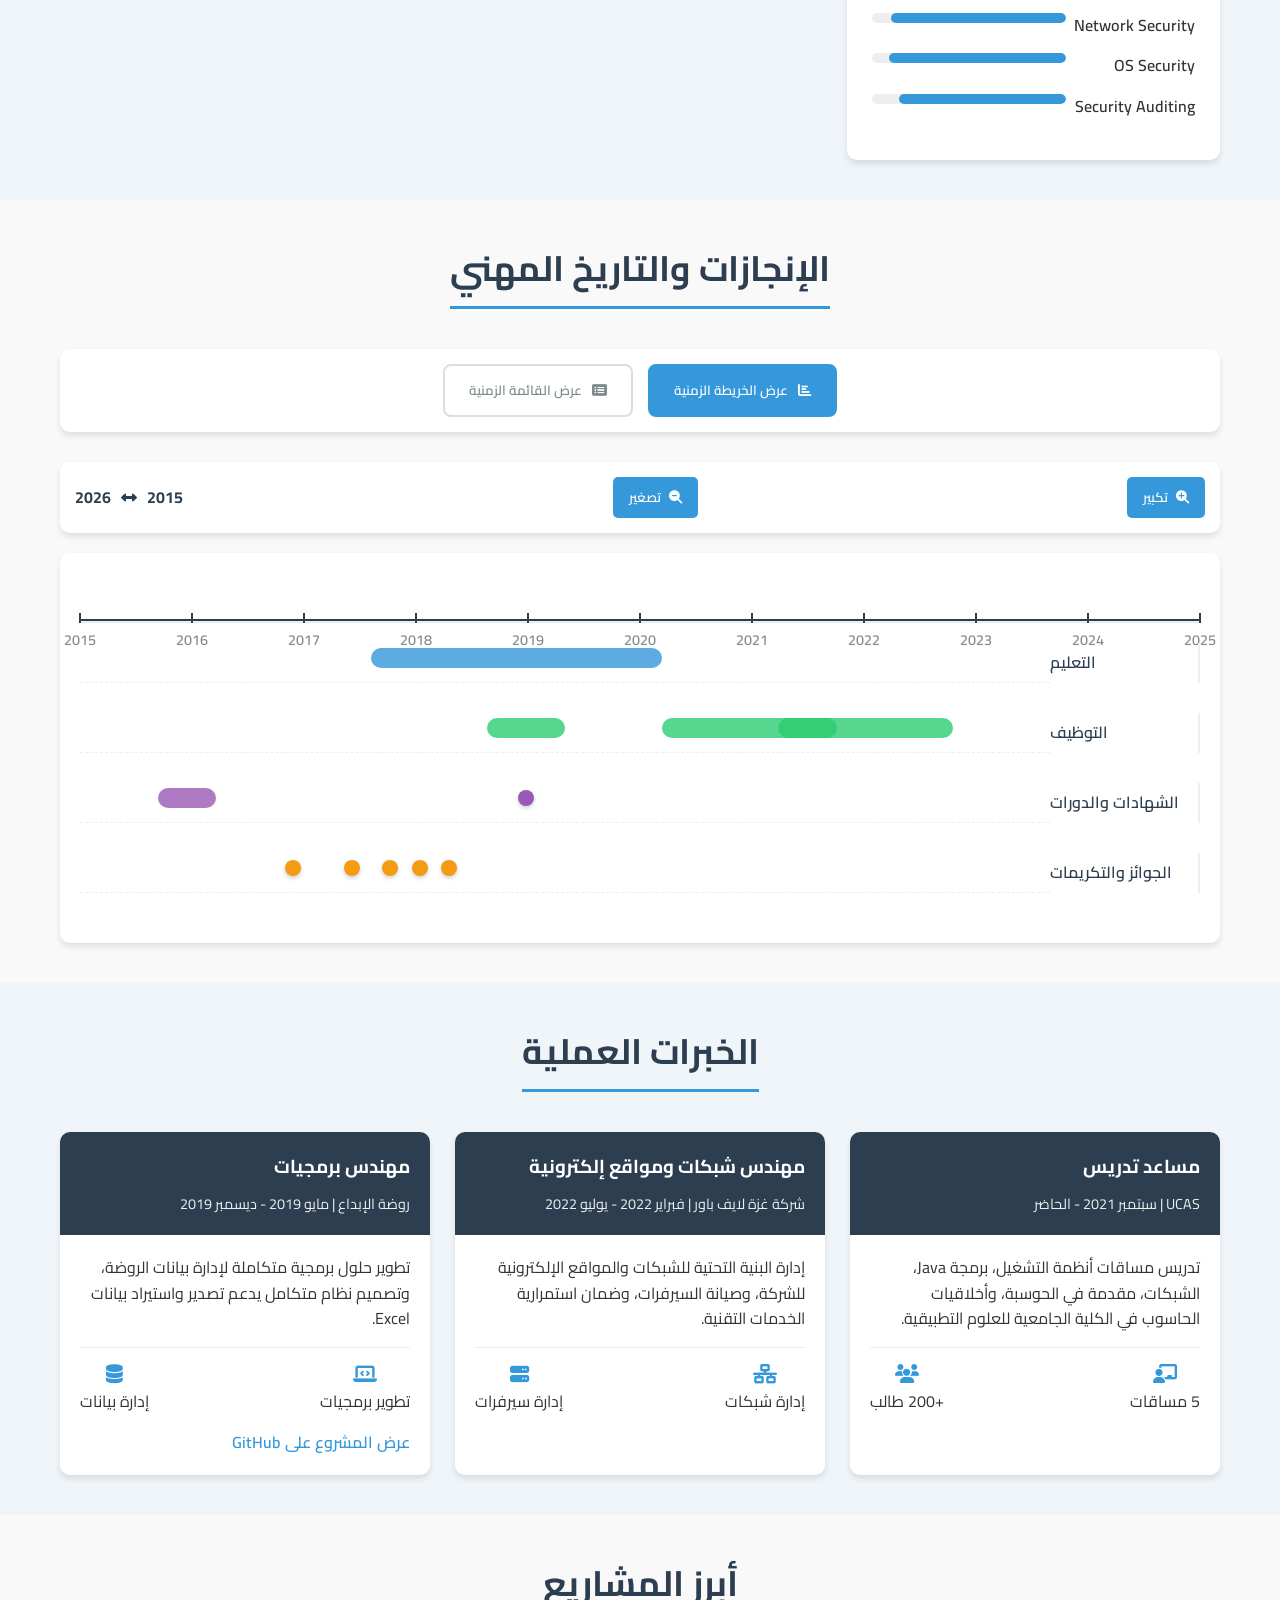
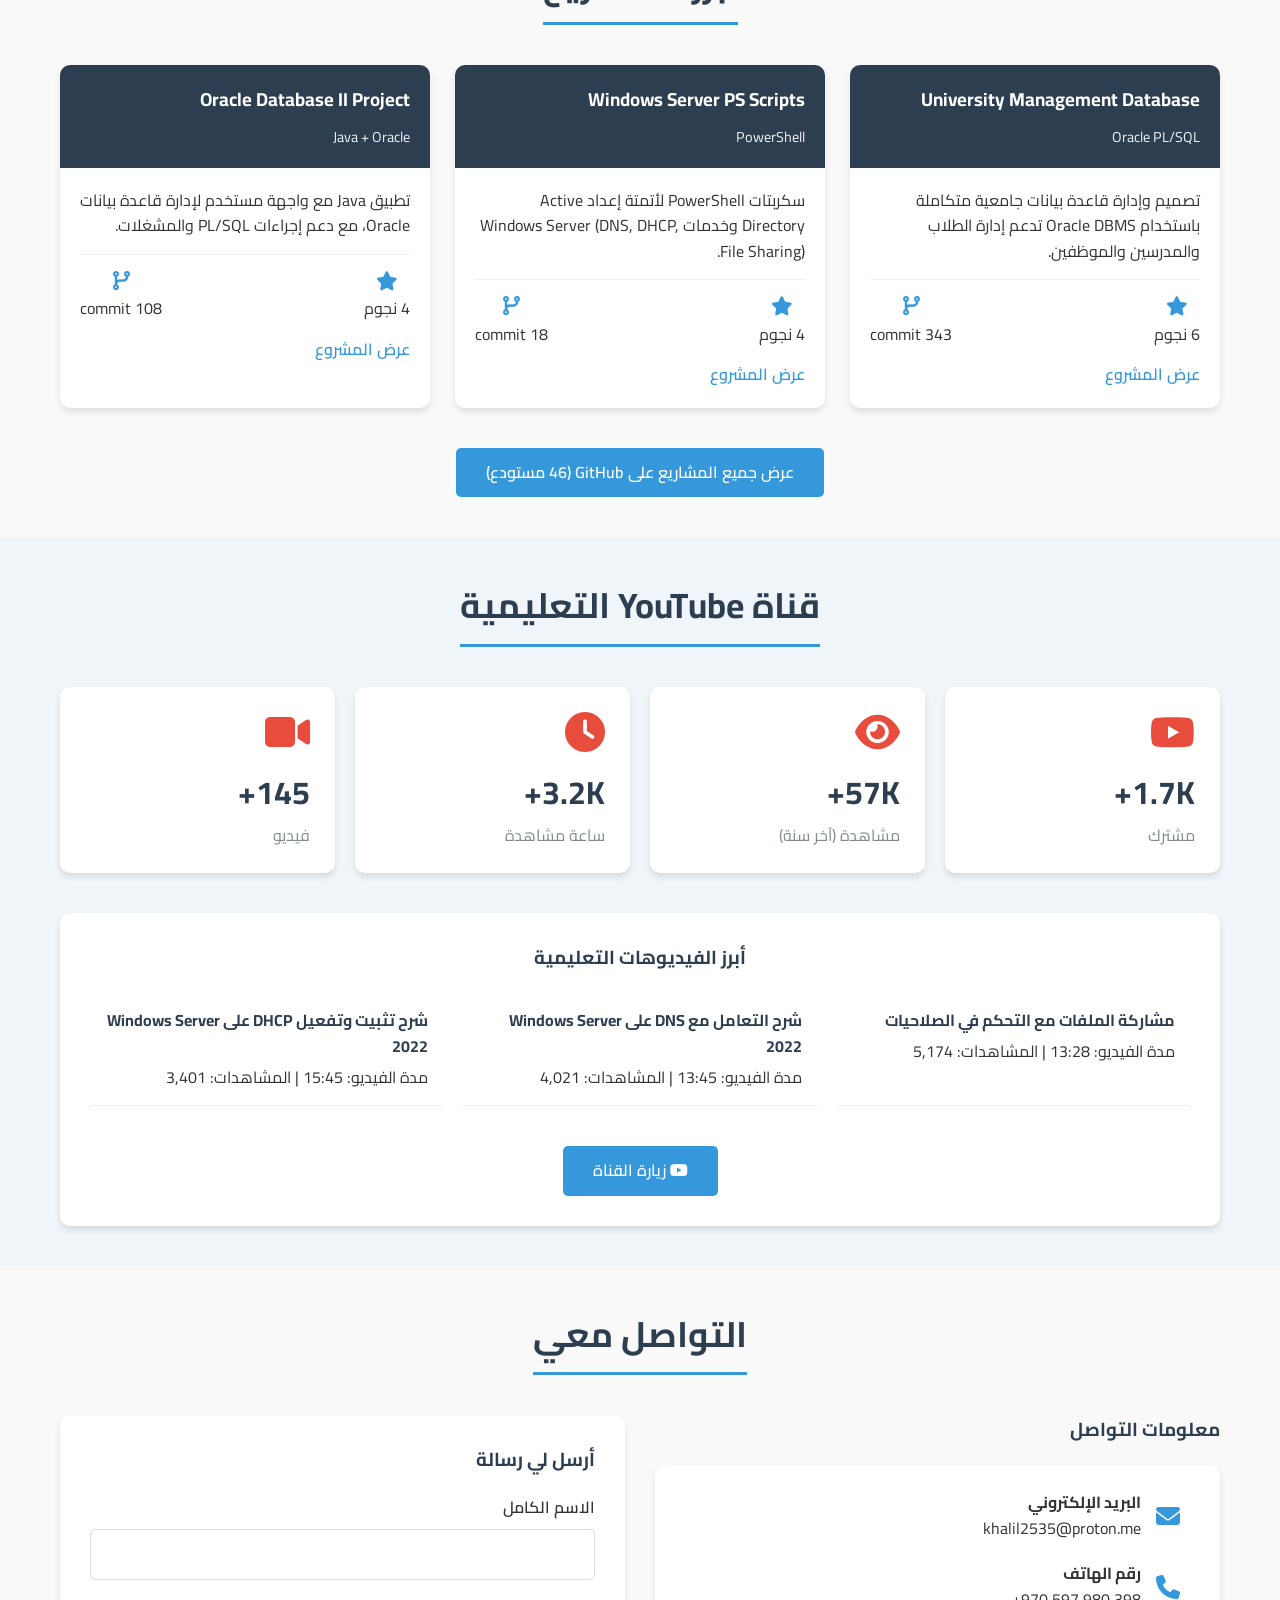
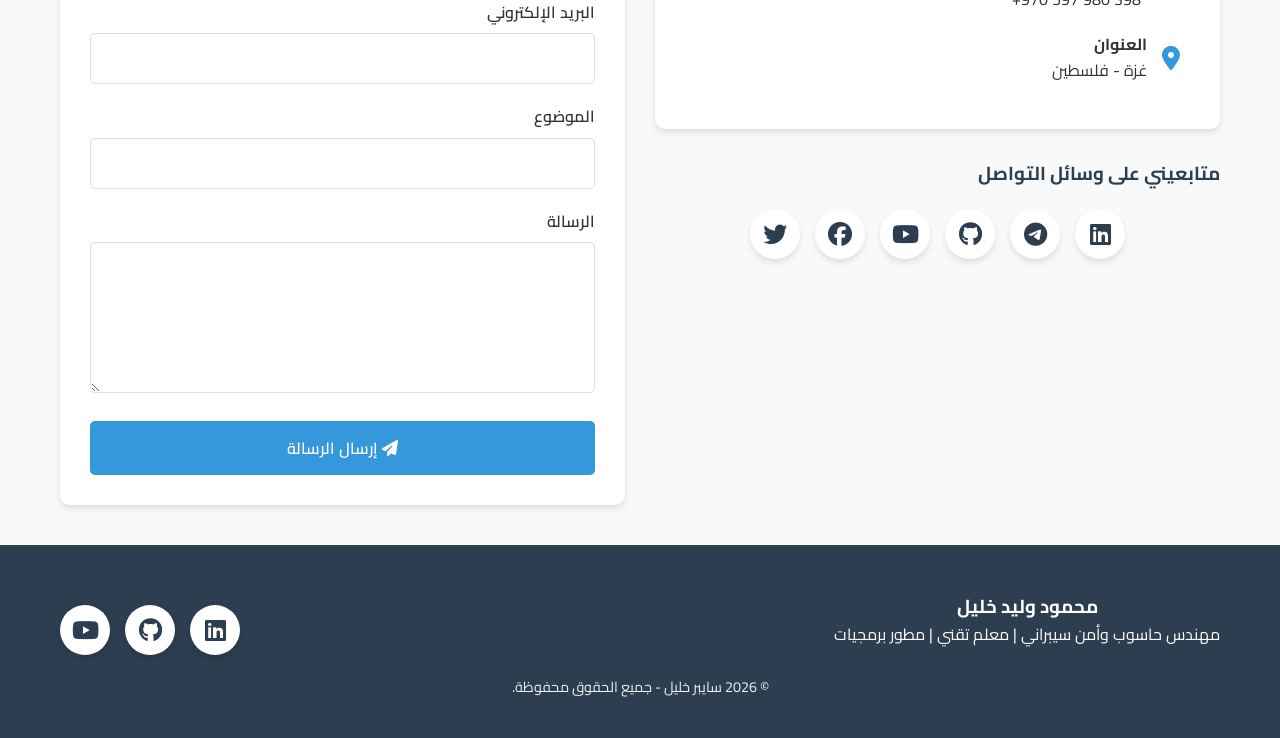
==== commit b1685ae7: "add telegram and beautify timeline" ====
--- a/index.html
+++ b/index.html
@@ -1,499 +1,31 @@
 <!DOCTYPE html>
 <html lang="ar" dir="rtl">
+
 <head>
     <meta charset="UTF-8">
     <meta name="viewport" content="width=device-width, initial-scale=1.0">
-    <title>محمود وليد خليل | مهندس حاسوب وأمن سيبراني</title>
+    <title>محمود وليد خليل | سايبر خليل</title>
     <link rel="stylesheet" href="https://cdnjs.cloudflare.com/ajax/libs/font-awesome/6.4.0/css/all.min.css">
-    <link href="https://fonts.googleapis.com/css2?family=Cairo:wght@300;400;500;600;700&family=Tajawal:wght@300;400;500;700&display=swap" rel="stylesheet">
-    <style>
-        :root {
-            --primary: #2c3e50;
-            --secondary: #3498db;
-            --accent: #e74c3c;
-            --light: #ecf0f1;
-            --dark: #2c3e50;
-            --gray: #7f8c8d;
-            --success: #27ae60;
-            --shadow: 0 4px 6px rgba(0, 0, 0, 0.1);
-            --transition: all 0.3s ease;
-        }
-        
-        * {
-            margin: 0;
-            padding: 0;
-            box-sizing: border-box;
-        }
-        
-        body {
-            font-family: 'Cairo', 'Tajawal', sans-serif;
-            line-height: 1.6;
-            color: #333;
-            background-color: #f9f9f9;
-            direction: rtl;
-        }
-        
-        .container {
-            max-width: 1200px;
-            margin: 0 auto;
-            padding: 0 20px;
-        }
-        
-        /* Header */
-        header {
-            background: linear-gradient(135deg, var(--primary) 0%, var(--dark) 100%);
-            color: white;
-            padding: 40px 0;
-            position: relative;
-            overflow: hidden;
-        }
-        
-        .header-content {
-            display: flex;
-            align-items: center;
-            justify-content: space-between;
-            flex-wrap: wrap;
-        }
-        
-        .avatar-section {
-            display: flex;
-            align-items: center;
-            margin-bottom: 20px;
-        }
-        
-        .avatar {
-            width: 200px;
-            height: 200px;
-            border-radius: 50%;
-            border: 5px solid var(--secondary);
-            object-fit: cover;
-            margin-left: 30px;
-            box-shadow: var(--shadow);
-        }
-        
-        .header-text h1 {
-            font-size: 2.5rem;
-            margin-bottom: 10px;
-        }
-        
-        .header-text h2 {
-            font-size: 1.5rem;
-            color: var(--light);
-            font-weight: 400;
-            margin-bottom: 20px;
-        }
-        
-        .personal-info {
-            background-color: rgba(255, 255, 255, 0.1);
-            padding: 15px;
-            border-radius: 10px;
-            margin-top: 20px;
-        }
-        
-        .info-item {
-            display: flex;
-            align-items: center;
-            margin-bottom: 10px;
-        }
-        
-        .info-item i {
-            margin-left: 10px;
-            color: var(--secondary);
-        }
-        
-        /* Quote Section */
-        .quote {
-            background-color: var(--light);
-            padding: 30px;
-            text-align: center;
-            margin: 20px 0;
-            border-radius: 10px;
-            box-shadow: var(--shadow);
-            border-right: 5px solid var(--secondary);
-			max-width: 50%
-		}
-        
-        .quote h3 {
-            color: var(--primary);
-            margin-bottom: 15px;
-            font-size: 1.8rem;
-        }
-        
-        .quote p {
-            font-size: 1.2rem;
-            color: var(--gray);
-            font-style: italic;
-        }
-        
-        /* Social Links */
-        .social-links {
-            display: flex;
-            justify-content: center;
-            flex-wrap: wrap;
-            gap: 15px;
-            margin-top: 20px;
-        }
-        
-        .social-link {
-            display: inline-flex;
-            align-items: center;
-            justify-content: center;
-            width: 50px;
-            height: 50px;
-            background-color: white;
-            color: var(--primary);
-            border-radius: 50%;
-            font-size: 1.5rem;
-            text-decoration: none;
-            transition: var(--transition);
-            box-shadow: var(--shadow);
-        }
-        
-        .social-link:hover {
-            transform: translateY(-5px);
-            background-color: var(--secondary);
-            color: white;
-        }
-        
-        /* Sections */
-        section {
-            padding: 40px 0;
-        }
-        
-        .section-title {
-            text-align: center;
-            margin-bottom: 40px;
-            position: relative;
-        }
-        
-        .section-title h2 {
-            display: inline-block;
-            font-size: 2.2rem;
-            color: var(--primary);
-            padding-bottom: 10px;
-            border-bottom: 3px solid var(--secondary);
-        }
-        
-        /* Skills */
-        .skills-container {
-            display: grid;
-            grid-template-columns: repeat(auto-fill, minmax(300px, 1fr));
-            gap: 20px;
-        }
-        
-        .skill-category {
-            background-color: white;
-            padding: 25px;
-            border-radius: 10px;
-            box-shadow: var(--shadow);
-            transition: var(--transition);
-        }
-        
-        .skill-category:hover {
-            transform: translateY(-5px);
-        }
-        
-        .skill-category h3 {
-            color: var(--primary);
-            margin-bottom: 20px;
-            padding-bottom: 10px;
-            border-bottom: 2px solid #eee;
-        }
-        
-        .skill-item {
-            display: flex;
-            justify-content: space-between;
-            margin-bottom: 15px;
-        }
-        
-        .skill-name {
-            font-weight: 600;
-        }
-        
-        .skill-level {
-            width: 60%;
-            height: 10px;
-            background-color: #eee;
-            border-radius: 5px;
-            overflow: hidden;
-        }
-        
-        .skill-fill {
-            height: 100%;
-            background-color: var(--secondary);
-            border-radius: 5px;
-        }
-        
-        /* Education */
-        .timeline {
-            position: relative;
-            max-width: 800px;
-            margin: 0 auto;
-        }
-        
-        .timeline::before {
-            content: '';
-            position: absolute;
-            right: 50%;
-            transform: translateX(50%);
-            width: 3px;
-            height: 100%;
-            background-color: var(--secondary);
-        }
-        
-        .timeline-item {
-            display: flex;
-            margin-bottom: 40px;
-        }
-        
-        .timeline-content {
-            background-color: white;
-            padding: 20px;
-            border-radius: 10px;
-            box-shadow: var(--shadow);
-            width: 45%;
-        }
-        
-        .timeline-item:nth-child(odd) .timeline-content {
-            margin-left: 55%;
-        }
-        
-        .timeline-item:nth-child(even) .timeline-content {
-            margin-right: 55%;
-        }
-        
-        .timeline-date {
-            background-color: var(--secondary);
-            color: white;
-            padding: 5px 15px;
-            border-radius: 20px;
-            display: inline-block;
-            margin-bottom: 10px;
-            font-size: 0.9rem;
-        }
-        
-        /* Projects */
-        .projects-grid {
-            display: grid;
-            grid-template-columns: repeat(auto-fill, minmax(300px, 1fr));
-            gap: 25px;
-        }
-        
-        .project-card {
-            background-color: white;
-            border-radius: 10px;
-            overflow: hidden;
-            box-shadow: var(--shadow);
-            transition: var(--transition);
-        }
-        
-        .project-card:hover {
-            transform: translateY(-10px);
-        }
-        
-        .project-header {
-            background-color: var(--primary);
-            color: white;
-            padding: 20px;
-        }
-        
-        .project-header h3 {
-            margin-bottom: 10px;
-        }
-        
-        .project-tech {
-            font-size: 0.9rem;
-            color: var(--light);
-        }
-        
-        .project-body {
-            padding: 20px;
-        }
-        
-        .project-stats {
-            display: flex;
-            justify-content: space-between;
-            margin-top: 15px;
-            padding-top: 15px;
-            border-top: 1px solid #eee;
-        }
-        
-        .stat {
-            text-align: center;
-        }
-        
-        .stat i {
-            color: var(--secondary);
-            font-size: 1.2rem;
-            margin-bottom: 5px;
-        }
-        
-        .project-link {
-            display: inline-block;
-            margin-top: 15px;
-            color: var(--secondary);
-            text-decoration: none;
-            font-weight: 600;
-        }
-        
-        .project-link:hover {
-            text-decoration: underline;
-        }
-        
-        /* YouTube */
-        .youtube-stats {
-            display: grid;
-            grid-template-columns: repeat(auto-fit, minmax(200px, 1fr));
-            gap: 20px;
-            margin-bottom: 40px;
-        }
-        
-        .stat-card {
-            background-color: white;
-            padding: 25px;
-            border-radius: 10px;
-            text-align: center;
-            box-shadow: var(--shadow);
-        }
-        
-        .stat-card i {
-            font-size: 2.5rem;
-            color: var(--accent);
-            margin-bottom: 15px;
-        }
-        
-        .stat-number {
-            font-size: 2rem;
-            font-weight: 700;
-            color: var(--primary);
-            margin-bottom: 5px;
-        }
-        
-        /* Contact */
-        .contact-container {
-            display: grid;
-            grid-template-columns: repeat(auto-fit, minmax(300px, 1fr));
-            gap: 30px;
-        }
-        
-        .contact-form {
-            background-color: white;
-            padding: 30px;
-            border-radius: 10px;
-            box-shadow: var(--shadow);
-        }
-        
-        .form-group {
-            margin-bottom: 20px;
-        }
-        
-        .form-group label {
-            display: block;
-            margin-bottom: 8px;
-            font-weight: 600;
-        }
-        
-        .form-control {
-            width: 100%;
-            padding: 12px;
-            border: 1px solid #ddd;
-            border-radius: 5px;
-            font-family: 'Cairo', sans-serif;
-        }
-        
-        .btn {
-            display: inline-block;
-            background-color: var(--secondary);
-            color: white;
-            padding: 12px 30px;
-            border: none;
-            border-radius: 5px;
-            cursor: pointer;
-            font-family: 'Cairo', sans-serif;
-            font-size: 1rem;
-            font-weight: 600;
-            transition: var(--transition);
-        }
-        
-        .btn:hover {
-            background-color: var(--primary);
-        }
-        
-        /* Footer */
-        footer {
-            background-color: var(--primary);
-            color: white;
-            padding: 40px 0;
-            text-align: center;
-        }
-        
-        .footer-content {
-            display: flex;
-            justify-content: space-between;
-            align-items: center;
-            flex-wrap: wrap;
-        }
-        
-        .copyright {
-            margin-top: 20px;
-            font-size: 0.9rem;
-            color: var(--light);
-        }
-        
-        /* Responsive */
-        @media (max-width: 992px) {
-            .header-content {
-                flex-direction: column;
-                text-align: center;
-            }
-            
-            .avatar {
-                margin-left: 0;
-                margin-bottom: 20px;
-            }
-            
-            .timeline::before {
-                right: 30px;
-            }
-            
-            .timeline-item:nth-child(odd) .timeline-content,
-            .timeline-item:nth-child(even) .timeline-content {
-                width: 85%;
-                margin-right: 40px;
-                margin-left: 0;
-            }
-        }
-        
-        @media (max-width: 768px) {
-            .header-text h1 {
-                font-size: 2rem;
-            }
-            
-            .section-title h2 {
-                font-size: 1.8rem;
-            }
-            
-            .skills-container,
-            .projects-grid {
-                grid-template-columns: 1fr;
-            }
-        }
-    </style>
+    <link
+        href="https://fonts.googleapis.com/css2?family=Cairo:wght@300;400;500;600;700&family=Tajawal:wght@300;400;500;700&display=swap"
+        rel="stylesheet">
+    <link rel="stylesheet" href="styles.css">
 </head>
+
 <body>
     <!-- Header -->
     <header>
         <div class="container">
             <div class="header-content">
                 <div class="avatar-section">
-                    <img src="https://via.placeholder.com/1250x1250/3498db/FFFFFF?text=MK" alt="Mahmoud Khalil" class="avatar">
+                    <img src="avatar.png" alt="Mahmoud Khalil" class="avatar">
                     <div class="header-text">
                         <h1>محمود وليد خليل</h1>
                         <h2>مهندس حاسوب وأمن سيبراني</h2>
                         <div class="personal-info">
                             <div class="info-item">
                                 <i class="fas fa-phone"></i>
-                                <span>+970 597 980 398</span>
+                                <span style="direction: ltr;">+970 597 980 398</span>
                             </div>
                             <div class="info-item">
                                 <i class="fas fa-envelope"></i>
@@ -506,17 +38,20 @@
                         </div>
                     </div>
                 </div>
-                
+
                 <div class="quote">
                     <h3>أقوال واقتباسات</h3>
                     <p>"توزيعة Arch Linux هي لوحةً فارغة أنت من ستقوم برسمها"</p>
                     <p>"الدنيا هم من لا هم له، اللهم لا هم إلا الآخرة."</p>
                 </div>
             </div>
-            
+
             <div class="social-links">
                 <a href="https://linkedin.com/in/cyberkhalil" class="social-link" target="_blank">
                     <i class="fab fa-linkedin"></i>
+                </a>
+                <a href="https://t.me/cyber_khalil" class="social-link" target="_blank">
+                    <i class="fab fa-telegram"></i>
                 </a>
                 <a href="https://github.com/cyberkhalil" class="social-link" target="_blank">
                     <i class="fab fa-github"></i>
@@ -543,23 +78,29 @@
             <div class="section-title">
                 <h2>الملف الشخصي</h2>
             </div>
-            <div style="background-color: white; padding: 30px; border-radius: 10px; box-shadow: var(--shadow);">
-                <!-- تمت إضافة العبارات الشخصية الجديدة هنا -->
-                <p style="font-size: 1.2rem; line-height: 1.8; margin-bottom: 20px;">
-                    أنا مهندس حاسوب متخصص في أمن المعلومات مع سنوات من الخبرة في تطوير البرمجيات وإدارة قواعد البيانات والسيرفرات. تخرجت بدرجة بكالوريوس في هندسة أمن المعلومات بتقدير جيد جداً (معدل 89.23%) من الكلية الجامعية للعلوم التطبيقية في غزة.
+            <div class="about-content">
+                <p>
+                    أنا مهندس حاسوب متخصص في أمن المعلومات مع سنوات من الخبرة في تطوير البرمجيات وإدارة قواعد البيانات
+                    والسيرفرات. تخرجت بدرجة بكالوريوس في هندسة أمن المعلومات بتقدير جيد جداً من الكلية
+                    الجامعية للعلوم التطبيقية في غزة.
                 </p>
-                <p style="font-size: 1.2rem; line-height: 1.8; margin-bottom: 15px;">
-                    <strong>🐧 بالمناسبة، أستخدم Arch Linux كنظام تشغيل أساسي.</strong>أستمتع بتخصيص بيئة العمل لأقصى حد. <strong>😊 أنا مهتم بتعلم المهارات الجديدة باستمرار</strong>، وأعتقد أن الفضول هو المحرك الحقيقي للتطور في مجال التكنولوجيا. <strong>⚡ أحب البرمجة، خاصة على بيئة Linux</strong>، حيث أجد حرية ومرونة لا تضاهى في تحويل الأفكار إلى واقع.
+                <p>
+                    <strong>🐧 بالمناسبة، أستخدم Arch Linux كنظام تشغيل أساسي.</strong>أستمتع بتخصيص بيئة العمل لأقصى
+                    حد. <strong>😊 أنا مهتم بتعلم المهارات الجديدة باستمرار</strong>، وأعتقد أن الفضول هو المحرك الحقيقي
+                    للتطور في مجال التكنولوجيا. <strong>⚡ أحب البرمجة، خاصة على بيئة Linux</strong>، حيث أجد حرية ومرونة
+                    لا تضاهى في تحويل الأفكار إلى واقع.
                 </p>
-                <p style="font-size: 1.2rem; line-height: 1.8;">
-                    أمتلك خبرة عملية واسعة في إدارة قواعد البيانات (Oracle, MySQL, SQL Server)، وإدارة سيرفرات Windows وLinux، وتطوير البرمجيات بلغات متعددة (Java, Python, C#). كما أمتلك قناة يوتيوب تعليمية (@cyber.khalil) أشارك فيها معرفتي التقنية مع أكثر من 1.7 ألف مشترك.
+                <p>
+                    أمتلك خبرة عملية واسعة في إدارة قواعد البيانات (Oracle, MySQL, SQL Server)، وإدارة سيرفرات Windows
+                    وLinux، وتطوير البرمجيات بلغات متعددة (Java, Python, C#). كما أمتلك قناة يوتيوب تعليمية
+                    (@cyber.khalil) أشارك فيها معرفتي التقنية مع أكثر من 1.7 ألف مشترك.
                 </p>
             </div>
         </div>
     </section>
 
     <!-- Skills Section -->
-    <section id="skills" style="background-color: #f0f5f9;">
+    <section id="skills" class="section-bg">
         <div class="container">
             <div class="section-title">
                 <h2>المهارات التقنية</h2>
@@ -569,127 +110,534 @@
                     <h3><i class="fas fa-database"></i> قواعد البيانات</h3>
                     <div class="skill-item">
                         <span class="skill-name">Oracle DBMS</span>
-                        <div class="skill-level"><div class="skill-fill" style="width: 95%"></div></div>
+                        <div class="skill-level">
+                            <div class="skill-fill" style="width: 95%"></div>
+                        </div>
                     </div>
                     <div class="skill-item">
                         <span class="skill-name">MySQL / SQL Server</span>
-                        <div class="skill-level"><div class="skill-fill" style="width: 90%"></div></div>
+                        <div class="skill-level">
+                            <div class="skill-fill" style="width: 90%"></div>
+                        </div>
                     </div>
                     <div class="skill-item">
                         <span class="skill-name">PL/SQL Programming</span>
-                        <div class="skill-level"><div class="skill-fill" style="width: 92%"></div></div>
+                        <div class="skill-level">
+                            <div class="skill-fill" style="width: 92%"></div>
+                        </div>
                     </div>
                     <div class="skill-item">
                         <span class="skill-name">Database Security</span>
-                        <div class="skill-level"><div class="skill-fill" style="width: 88%"></div></div>
-                    </div>
-                </div>
-                
+                        <div class="skill-level">
+                            <div class="skill-fill" style="width: 88%"></div>
+                        </div>
+                    </div>
+                </div>
+
                 <div class="skill-category">
                     <h3><i class="fas fa-server"></i> إدارة السيرفرات</h3>
                     <div class="skill-item">
                         <span class="skill-name">Windows Server</span>
-                        <div class="skill-level"><div class="skill-fill" style="width: 94%"></div></div>
+                        <div class="skill-level">
+                            <div class="skill-fill" style="width: 94%"></div>
+                        </div>
                     </div>
                     <div class="skill-item">
                         <span class="skill-name">Linux (CentOS, Ubuntu)</span>
-                        <div class="skill-level"><div class="skill-fill" style="width: 90%"></div></div>
+                        <div class="skill-level">
+                            <div class="skill-fill" style="width: 90%"></div>
+                        </div>
                     </div>
                     <div class="skill-item">
                         <span class="skill-name">Active Directory</span>
-                        <div class="skill-level"><div class="skill-fill" style="width: 92%"></div></div>
+                        <div class="skill-level">
+                            <div class="skill-fill" style="width: 92%"></div>
+                        </div>
                     </div>
                     <div class="skill-item">
                         <span class="skill-name">PowerShell Scripting</span>
-                        <div class="skill-level"><div class="skill-fill" style="width: 93%"></div></div>
-                    </div>
-                </div>
-                
+                        <div class="skill-level">
+                            <div class="skill-fill" style="width: 93%"></div>
+                        </div>
+                    </div>
+                </div>
+
                 <div class="skill-category">
                     <h3><i class="fas fa-code"></i> البرمجة والتطوير</h3>
                     <div class="skill-item">
                         <span class="skill-name">Java</span>
-                        <div class="skill-level"><div class="skill-fill" style="width: 95%"></div></div>
+                        <div class="skill-level">
+                            <div class="skill-fill" style="width: 95%"></div>
+                        </div>
                     </div>
                     <div class="skill-item">
                         <span class="skill-name">Python</span>
-                        <div class="skill-level"><div class="skill-fill" style="width: 88%"></div></div>
+                        <div class="skill-level">
+                            <div class="skill-fill" style="width: 88%"></div>
+                        </div>
                     </div>
                     <div class="skill-item">
                         <span class="skill-name">C# / ASP.NET</span>
-                        <div class="skill-level"><div class="skill-fill" style="width: 85%"></div></div>
+                        <div class="skill-level">
+                            <div class="skill-fill" style="width: 85%"></div>
+                        </div>
                     </div>
                     <div class="skill-item">
                         <span class="skill-name">Web Development</span>
-                        <div class="skill-level"><div class="skill-fill" style="width: 82%"></div></div>
-                    </div>
-                </div>
-                
+                        <div class="skill-level">
+                            <div class="skill-fill" style="width: 82%"></div>
+                        </div>
+                    </div>
+                </div>
+
                 <div class="skill-category">
                     <h3><i class="fas fa-shield-alt"></i> الأمن السيبراني</h3>
                     <div class="skill-item">
                         <span class="skill-name">Cryptography</span>
-                        <div class="skill-level"><div class="skill-fill" style="width: 87%"></div></div>
+                        <div class="skill-level">
+                            <div class="skill-fill" style="width: 87%"></div>
+                        </div>
                     </div>
                     <div class="skill-item">
                         <span class="skill-name">Network Security</span>
-                        <div class="skill-level"><div class="skill-fill" style="width: 90%"></div></div>
+                        <div class="skill-level">
+                            <div class="skill-fill" style="width: 90%"></div>
+                        </div>
                     </div>
                     <div class="skill-item">
                         <span class="skill-name">OS Security</span>
-                        <div class="skill-level"><div class="skill-fill" style="width: 91%"></div></div>
+                        <div class="skill-level">
+                            <div class="skill-fill" style="width: 91%"></div>
+                        </div>
                     </div>
                     <div class="skill-item">
                         <span class="skill-name">Security Auditing</span>
-                        <div class="skill-level"><div class="skill-fill" style="width: 86%"></div></div>
+                        <div class="skill-level">
+                            <div class="skill-fill" style="width: 86%"></div>
+                        </div>
                     </div>
                 </div>
             </div>
         </div>
     </section>
-
-    <!-- Education Section -->
-    <section id="education">
+    <!-- Achievements Timeline Section -->
+    <section id="achievements">
         <div class="container">
             <div class="section-title">
-                <h2>التعليم والشهادات</h2>
-            </div>
-            <div class="timeline">
-                <div class="timeline-item">
-                    <div class="timeline-content">
-                        <span class="timeline-date">2021</span>
-                        <h3>بكالوريوس هندسة أمن المعلومات</h3>
-                        <p><strong>الكلية الجامعية للعلوم التطبيقية (UCAS)</strong></p>
-                        <p>التقدير: جيد جدًا (ممتاز) - المعدل: 89.23%</p>
-                        <p>إجمالي الساعات: 174 ساعة | ساعات التطوع: 140 ساعة</p>
-                    </div>
-                </div>
-                
-                <div class="timeline-item">
-                    <div class="timeline-content">
-                        <span class="timeline-date">2019</span>
-                        <h3>شهادة Oracle Academy</h3>
-                        <p><strong>Database Programming with PL/SQL</strong></p>
-                        <p>تاريخ الإنجاز: 1 مارس 2019</p>
-                        <a href="https://bit.ly/3B0W9IT" target="_blank" style="color: var(--secondary);">عرض الشهادة</a>
-                    </div>
-                </div>
-                
-                <div class="timeline-item">
-                    <div class="timeline-content">
-                        <span class="timeline-date">2016</span>
-                        <h3>شهادة Java 2 SE Programming</h3>
-                        <p><strong>VISION Plus</strong></p>
-                        <p>عدد الساعات: 50 ساعة</p>
-                        <p>تاريخ الإنجاز: 26 نوفمبر 2016</p>
+                <h2>الإنجازات والتاريخ المهني</h2>
+            </div>
+
+            <!-- View Toggle -->
+            <div class="view-toggle-container">
+                <button class="view-toggle-btn active" data-view="horizontal">
+                    <i class="fas fa-chart-bar"></i> عرض الخريطة الزمنية
+                </button>
+                <button class="view-toggle-btn" data-view="vertical">
+                    <i class="fas fa-list-alt"></i> عرض القائمة الزمنية
+                </button>
+            </div>
+
+            <!-- Horizontal Timeline View (Default) -->
+            <div class="timeline-view horizontal-view active">
+                <!-- Timeline Navigation -->
+                <div class="timeline-navigation">
+                    <button class="nav-btn" id="zoomIn">
+                        <i class="fas fa-search-plus"></i> تكبير
+                    </button>
+                    <button class="nav-btn" id="zoomOut">
+                        <i class="fas fa-search-minus"></i> تصغير
+                    </button>
+                    <div class="time-range">
+                        <span class="start-year">2015</span>
+                        <i class="fas fa-arrows-alt-h"></i>
+                        <span class="end-year">2026</span>
+                    </div>
+                </div>
+
+                <!-- Horizontal Timeline Container -->
+                <div class="timeline-horizontal-container">
+                    <!-- Timeline Axis -->
+                    <div class="timeline-axis">
+                        <div class="axis-line"></div>
+                        <!-- Years Markers -->
+                        <div class="year-marker" style="left: 0%;">2015</div>
+                        <div class="year-marker" style="left: 10%;">2016</div>
+                        <div class="year-marker" style="left: 20%;">2017</div>
+                        <div class="year-marker" style="left: 30%;">2018</div>
+                        <div class="year-marker" style="left: 40%;">2019</div>
+                        <div class="year-marker" style="left: 50%;">2020</div>
+                        <div class="year-marker" style="left: 60%;">2021</div>
+                        <div class="year-marker" style="left: 70%;">2022</div>
+                        <div class="year-marker" style="left: 80%;">2023</div>
+                        <div class="year-marker" style="left: 90%;">2024</div>
+                        <div class="year-marker" style="left: 100%;">2025</div>
+                    </div>
+
+                    <!-- Events Container with Dynamic Rows -->
+                    <div class="timeline-events-rows">
+                        <!-- Row 1 - Education -->
+                        <div class="timeline-row">
+                            <div class="row-label">التعليم</div>
+                            <div class="row-events">
+                                <div class="event-item education" style="left: 30%; width: 30%;" data-start="2017-09"
+                                    data-end="2021-06">
+                                    <div class="event-bar"></div>
+                                    <div class="event-popup">
+                                        <h4><i class="fas fa-graduation-cap"></i> بكالوريوس هندسة أمن المعلومات</h4>
+                                        <p class="event-duration">سبتمبر 2017 - يونيو 2021</p>
+                                        <p class="event-details">الكلية الجامعية للعلوم التطبيقية (UCAS)</p>
+                                        <p class="event-details">معدل 89.23% | 174 ساعة</p>
+                                    </div>
+                                </div>
+                            </div>
+                        </div>
+
+                        <div class="timeline-row">
+                            <div class="row-label">التوظيف</div>
+                            <div class="row-events">
+                                <!-- Employment 1 -->
+                                <div class="event-item employment" style="left: 60%; width: 30%;" data-start="2021-09"
+                                    data-end="2026-01">
+                                    <div class="event-bar"></div>
+                                    <div class="event-popup">
+                                        <h4><i class="fas fa-briefcase"></i> مساعد تدريس</h4>
+                                        <p class="event-duration">سبتمبر 2021 - الحاضر</p>
+                                        <p class="event-details">الكلية الجامعية للعلوم التطبيقية</p>
+                                        <p class="event-details">5 مساقات | +200 طالب</p>
+                                    </div>
+                                </div>
+
+                                <!-- Employment 2 -->
+                                <div class="event-item employment" style="left: 72%; width: 6%;" data-start="2022-02"
+                                    data-end="2022-07">
+                                    <div class="event-bar"></div>
+                                    <div class="event-popup">
+                                        <h4><i class="fas fa-network-wired"></i> مهندس شبكات ومواقع</h4>
+                                        <p class="event-duration">فبراير 2022 - يوليو 2022</p>
+                                        <p class="event-details">شركة غزة لايف باور</p>
+                                        <p class="event-details">إدارة البنية التحتية للشبكات والمواقع</p>
+                                    </div>
+                                </div>
+
+                                <!-- Employment 3 - مهندس برمجيات - روضة الإبداع (المضافة) -->
+                                <div class="event-item employment" style="left: 42%; width: 8%;" data-start="2019-05"
+                                    data-end="2019-12">
+                                    <div class="event-bar"></div>
+                                    <div class="event-popup">
+                                        <h4><i class="fas fa-laptop-code"></i> مهندس برمجيات</h4>
+                                        <p class="event-duration">مايو 2019 - ديسمبر 2019</p>
+                                        <p class="event-details">روضة الإبداع</p>
+                                        <p class="event-details">تطوير حلول برمجية متكاملة لإدارة بيانات الروضة، وتصميم
+                                            نظام متكامل يدعم تصدير واستيراد بيانات Excel</p>
+                                        <a href="https://github.com/cyberkhalil/Roda" target="_blank"
+                                            style="color: var(--secondary); text-decoration: none; font-size: 0.85rem; margin-top: 5px; display: inline-block;">
+                                            <i class="fas fa-external-link-alt"></i> عرض المشروع على GitHub
+                                        </a>
+                                    </div>
+                                </div>
+                            </div>
+                        </div>
+
+                        <!-- Row 3 - Certifications -->
+                        <div class="timeline-row">
+                            <div class="row-label">الشهادات والدورات</div>
+                            <div class="row-events">
+                                <div class="event-item certification" style="left: 45%; width: 2%;"
+                                    data-date="2019-03-01">
+                                    <div class="event-dot"></div>
+                                    <div class="event-popup">
+                                        <h4><i class="fas fa-certificate"></i> شهادة Oracle Academy</h4>
+                                        <p class="event-duration">مارس 2019</p>
+                                        <p class="event-details">Database Programming with PL/SQL</p>
+                                    </div>
+                                </div>
+
+                                <div class="event-item certification" style="left: 8%; width: 6%;" data-start="2016-10"
+                                    data-end="2016-11">
+                                    <div class="event-bar"></div>
+                                    <div class="event-popup">
+                                        <h4><i class="fas fa-certificate"></i> دورة Java 2 SE</h4>
+                                        <p class="event-duration">أكتوبر 2016 - نوفمبر 2016</p>
+                                        <p class="event-details">VISION Plus</p>
+                                        <p class="event-details">50 ساعة تدريبية</p>
+                                    </div>
+                                </div>
+                            </div>
+                        </div>
+
+                        <!-- Row 4 - Awards -->
+                        <div class="timeline-row">
+                            <div class="row-label">الجوائز والتكريمات</div>
+                            <div class="row-events">
+                                <!-- 2018 Awards -->
+                                <div class="event-item award" style="left: 35%;" data-date="2018-03">
+                                    <div class="event-dot"></div>
+                                    <div class="event-popup">
+                                        <h4><i class="fas fa-trophy"></i> Hash code - Google</h4>
+                                        <p class="event-duration">مارس 2018</p>
+                                        <p class="event-details">مسابقة برمجية عالمية</p>
+                                    </div>
+                                </div>
+
+                                <div class="event-item award" style="left: 32%;" data-date="2018-02">
+                                    <div class="event-dot"></div>
+                                    <div class="event-popup">
+                                        <h4><i class="fas fa-award"></i> أفضل الطلاب - UCAS</h4>
+                                        <p class="event-duration">فبراير 2018</p>
+                                    </div>
+                                </div>
+
+                                <div class="event-item award" style="left: 38%;" data-date="2018-09">
+                                    <div class="event-dot"></div>
+                                    <div class="event-popup">
+                                        <h4><i class="fas fa-award"></i> أفضل الطلاب - UCAS</h4>
+                                        <p class="event-duration">سبتمبر 2018</p>
+                                    </div>
+                                </div>
+
+                                <!-- 2017 Awards -->
+                                <div class="event-item award" style="left: 22%;" data-date="2017-02">
+                                    <div class="event-dot"></div>
+                                    <div class="event-popup">
+                                        <h4><i class="fas fa-award"></i> أفضل الطلاب - UCAS</h4>
+                                        <p class="event-duration">فبراير 2017</p>
+                                    </div>
+                                </div>
+
+                                <div class="event-item award" style="left: 28%;" data-date="2017-09">
+                                    <div class="event-dot"></div>
+                                    <div class="event-popup">
+                                        <h4><i class="fas fa-award"></i> أفضل الطلاب - UCAS</h4>
+                                        <p class="event-duration">سبتمبر 2017</p>
+                                    </div>
+                                </div>
+                            </div>
+                        </div>
+                    </div>
+                </div>
+            </div>
+
+            <!-- Vertical Timeline View (Hidden by Default) -->
+            <div class="timeline-view vertical-view">
+                <div class="vertical-timeline">
+                    <!-- 2021 - Now -->
+                    <div class="vertical-year-group">
+                        <h3 class="year-header">2021 - الآن</h3>
+                        <div class="year-events">
+                            <div class="vertical-event employment">
+                                <div class="event-date">
+                                    <span class="start-date">سبتمبر 2021</span>
+                                    <i class="fas fa-arrow-left"></i>
+                                    <span class="end-date current">الحاضر</span>
+                                </div>
+                                <div class="event-content">
+                                    <h4><i class="fas fa-briefcase"></i> مساعد تدريس</h4>
+                                    <p class="event-institution">الكلية الجامعية للعلوم التطبيقية</p>
+                                    <div class="event-details">
+                                        <p>تدريس مساقات أنظمة التشغيل، برمجة Java، الشبكات، مقدمة في الحوسبة، وأخلاقيات
+                                            الحاسوب</p>
+                                    </div>
+                                </div>
+                            </div>
+                        </div>
+                    </div>
+
+                    <!-- 2022 -->
+                    <div class="vertical-year-group">
+                        <h3 class="year-header">2022</h3>
+                        <div class="year-events">
+                            <div class="vertical-event employment">
+                                <div class="event-date">
+                                    <span class="start-date">فبراير 2022</span>
+                                    <i class="fas fa-arrow-left"></i>
+                                    <span class="end-date">يوليو 2022</span>
+                                </div>
+                                <div class="event-content">
+                                    <h4><i class="fas fa-network-wired"></i> مهندس شبكات ومواقع إلكترونية</h4>
+                                    <p class="event-institution">شركة غزة لايف باور</p>
+                                    <div class="event-details">
+                                        <p>إدارة البنية التحتية للشبكات والمواقع الإلكترونية للشركة، وصيانة السيرفرات،
+                                            وضمان استمرارية الخدمات التقنية</p>
+                                    </div>
+                                </div>
+                            </div>
+                        </div>
+                    </div>
+
+                    <!-- 2021 -->
+                    <div class="vertical-year-group">
+                        <h3 class="year-header">2021</h3>
+                        <div class="year-events">
+                            <div class="vertical-event education">
+                                <div class="event-date">
+                                    <span class="single-date">يونيو 2021</span>
+                                </div>
+                                <div class="event-content">
+                                    <h4><i class="fas fa-graduation-cap"></i> بكالوريوس هندسة أمن المعلومات</h4>
+                                    <p class="event-institution">الكلية الجامعية للعلوم التطبيقية (UCAS)</p>
+                                    <div class="event-details">
+                                        <p>التقدير: جيد جدًا (ممتاز) - المعدل: 89.23%</p>
+                                        <p>إجمالي الساعات: 174 ساعة | ساعات التطوع: 140 ساعة</p>
+                                    </div>
+                                </div>
+                            </div>
+                        </div>
+                    </div>
+
+                    <!-- 2019 -->
+                    <div class="vertical-year-group">
+                        <h3 class="year-header">2019</h3>
+                        <div class="year-events">
+                            <div class="vertical-event employment">
+                                <div class="event-date">
+                                    <span class="start-date">مايو 2019</span>
+                                    <i class="fas fa-arrow-left"></i>
+                                    <span class="end-date">ديسمبر 2019</span>
+                                </div>
+                                <div class="event-content">
+                                    <h4><i class="fas fa-laptop-code"></i> مهندس برمجيات</h4>
+                                    <p class="event-institution">روضة الإبداع</p>
+                                    <div class="event-details">
+                                        <p>تطوير حلول برمجية متكاملة لإدارة بيانات الروضة، وتصميم نظام متكامل يدعم تصدير
+                                            واستيراد بيانات Excel</p>
+                                    </div>
+                                </div>
+                            </div>
+
+                            <div class="vertical-event certification">
+                                <div class="event-date">
+                                    <span class="single-date">مارس 2019</span>
+                                </div>
+                                <div class="event-content">
+                                    <h4><i class="fas fa-certificate"></i> شهادة Oracle Academy</h4>
+                                    <p class="event-institution">Database Programming with PL/SQL</p>
+                                    <div class="event-details">
+                                        <a href="https://bit.ly/3B0W9IT" target="_blank">عرض الشهادة</a>
+                                    </div>
+                                </div>
+                            </div>
+                        </div>
+                    </div>
+
+                    <!-- 2018 -->
+                    <div class="vertical-year-group">
+                        <h3 class="year-header">2018</h3>
+                        <div class="year-events">
+                            <div class="vertical-event award">
+                                <div class="event-date">
+                                    <span class="single-date">مارس 2018</span>
+                                </div>
+                                <div class="event-content">
+                                    <h4><i class="fas fa-trophy"></i> Hash code - Google</h4>
+                                    <p class="event-institution">مسابقة برمجية عالمية</p>
+                                    <div class="event-details">
+                                        <p>شاركت في مسابقة Hash Code السنوية التي تنظمها Google</p>
+                                    </div>
+                                </div>
+                            </div>
+
+                            <div class="vertical-event award">
+                                <div class="event-date">
+                                    <span class="single-date">فبراير 2018</span>
+                                </div>
+                                <div class="event-content">
+                                    <h4><i class="fas fa-award"></i> أفضل الطلاب - UCAS</h4>
+                                    <p class="event-institution">الكلية الجامعية للعلوم التطبيقية</p>
+                                    <div class="event-details">
+                                        <p>تم تكريمي كواحد من أفضل الطلاب للفصل الدراسي</p>
+                                    </div>
+                                </div>
+                            </div>
+
+                            <div class="vertical-event award">
+                                <div class="event-date">
+                                    <span class="single-date">سبتمبر 2018</span>
+                                </div>
+                                <div class="event-content">
+                                    <h4><i class="fas fa-award"></i> أفضل الطلاب - UCAS</h4>
+                                    <p class="event-institution">الكلية الجامعية للعلوم التطبيقية</p>
+                                    <div class="event-details">
+                                        <p>تم تكريمي كواحد من أفضل الطلاب للفصل الدراسي</p>
+                                    </div>
+                                </div>
+                            </div>
+                        </div>
+                    </div>
+
+                    <!-- 2017 -->
+                    <div class="vertical-year-group">
+                        <h3 class="year-header">2017</h3>
+                        <div class="year-events">
+                            <div class="vertical-event education">
+                                <div class="event-date">
+                                    <span class="start-date">سبتمبر 2017</span>
+                                    <i class="fas fa-arrow-left"></i>
+                                    <span class="end-date">يونيو 2021</span>
+                                </div>
+                                <div class="event-content">
+                                    <h4><i class="fas fa-graduation-cap"></i> بكالوريوس هندسة أمن المعلومات</h4>
+                                    <p class="event-institution">الكلية الجامعية للعلوم التطبيقية (UCAS)</p>
+                                    <div class="event-details">
+                                        <p>بداية الدراسة الجامعية</p>
+                                    </div>
+                                </div>
+                            </div>
+
+                            <div class="vertical-event award">
+                                <div class="event-date">
+                                    <span class="single-date">فبراير 2017</span>
+                                </div>
+                                <div class="event-content">
+                                    <h4><i class="fas fa-award"></i> أفضل الطلاب - UCAS</h4>
+                                    <p class="event-institution">الكلية الجامعية للعلوم التطبيقية</p>
+                                    <div class="event-details">
+                                        <p>تم تكريمي كواحد من أفضل الطلاب للفصل الدراسي</p>
+                                    </div>
+                                </div>
+                            </div>
+
+                            <div class="vertical-event award">
+                                <div class="event-date">
+                                    <span class="single-date">سبتمبر 2017</span>
+                                </div>
+                                <div class="event-content">
+                                    <h4><i class="fas fa-award"></i> أفضل الطلاب - UCAS</h4>
+                                    <p class="event-institution">الكلية الجامعية للعلوم التطبيقية</p>
+                                    <div class="event-details">
+                                        <p>تم تكريمي كواحد من أفضل الطلاب للفصل الدراسي</p>
+                                    </div>
+                                </div>
+                            </div>
+                        </div>
+                    </div>
+
+                    <!-- 2016 -->
+                    <div class="vertical-year-group">
+                        <h3 class="year-header">2016</h3>
+                        <div class="year-events">
+                            <div class="vertical-event certification">
+                                <div class="event-date">
+                                    <span class="start-date">أكتوبر 2016</span>
+                                    <i class="fas fa-arrow-left"></i>
+                                    <span class="end-date">نوفمبر 2016</span>
+                                </div>
+                                <div class="event-content">
+                                    <h4><i class="fas fa-certificate"></i> دورة Java 2 SE Programming</h4>
+                                    <p class="event-institution">VISION Plus</p>
+                                    <div class="event-details">
+                                        <p>عدد الساعات: 50 ساعة</p>
+                                        <p>تاريخ الإنجاز: 26 نوفمبر 2016</p>
+                                    </div>
+                                </div>
+                            </div>
+                        </div>
                     </div>
                 </div>
             </div>
         </div>
     </section>
-
     <!-- Experience Section -->
-    <section id="experience" style="background-color: #f0f5f9;">
+    <section id="experience" class="section-bg">
         <div class="container">
             <div class="section-title">
                 <h2>الخبرات العملية</h2>
@@ -701,7 +649,8 @@
                         <p class="project-tech">UCAS | سبتمبر 2021 - الحاضر</p>
                     </div>
                     <div class="project-body">
-                        <p>تدريس مساقات أنظمة التشغيل، برمجة Java، الشبكات، مقدمة في الحوسبة، وأخلاقيات الحاسوب في الكلية الجامعية للعلوم التطبيقية.</p>
+                        <p>تدريس مساقات أنظمة التشغيل، برمجة Java، الشبكات، مقدمة في الحوسبة، وأخلاقيات الحاسوب في
+                            الكلية الجامعية للعلوم التطبيقية.</p>
                         <div class="project-stats">
                             <div class="stat">
                                 <i class="fas fa-chalkboard-teacher"></i>
@@ -714,14 +663,15 @@
                         </div>
                     </div>
                 </div>
-                
+
                 <div class="project-card">
                     <div class="project-header">
-                        <h3>مهندس شبكات ومواقع</h3>
+                        <h3>مهندس شبكات ومواقع إلكترونية</h3>
                         <p class="project-tech">شركة غزة لايف باور | فبراير 2022 - يوليو 2022</p>
                     </div>
                     <div class="project-body">
-                        <p>إدارة البنية التحتية للشبكات والمواقع الإلكترونية للشركة، وصيانة السيرفرات، وضمان استمرارية الخدمات التقنية.</p>
+                        <p>إدارة البنية التحتية للشبكات والمواقع الإلكترونية للشركة، وصيانة السيرفرات، وضمان استمرارية
+                            الخدمات التقنية.</p>
                         <div class="project-stats">
                             <div class="stat">
                                 <i class="fas fa-network-wired"></i>
@@ -734,14 +684,15 @@
                         </div>
                     </div>
                 </div>
-                
+
                 <div class="project-card">
                     <div class="project-header">
                         <h3>مهندس برمجيات</h3>
                         <p class="project-tech">روضة الإبداع | مايو 2019 - ديسمبر 2019</p>
                     </div>
                     <div class="project-body">
-                        <p>تطوير حلول برمجية متكاملة لإدارة بيانات الروضة، وتصميم نظام متكامل يدعم تصدير واستيراد بيانات Excel.</p>
+                        <p>تطوير حلول برمجية متكاملة لإدارة بيانات الروضة، وتصميم نظام متكامل يدعم تصدير واستيراد بيانات
+                            Excel.</p>
                         <div class="project-stats">
                             <div class="stat">
                                 <i class="fas fa-laptop-code"></i>
@@ -752,7 +703,8 @@
                                 <div>إدارة بيانات</div>
                             </div>
                         </div>
-                        <a href="https://github.com/cyberkhalil/Roda" class="project-link" target="_blank">عرض المشروع على GitHub</a>
+                        <a href="https://github.com/cyberkhalil/Roda" class="project-link" target="_blank">عرض المشروع
+                            على GitHub</a>
                     </div>
                 </div>
             </div>
@@ -772,7 +724,8 @@
                         <p class="project-tech">Oracle PL/SQL</p>
                     </div>
                     <div class="project-body">
-                        <p>تصميم وإدارة قاعدة بيانات جامعية متكاملة باستخدام Oracle DBMS تدعم إدارة الطلاب والمدرسين والموظفين.</p>
+                        <p>تصميم وإدارة قاعدة بيانات جامعية متكاملة باستخدام Oracle DBMS تدعم إدارة الطلاب والمدرسين
+                            والموظفين.</p>
                         <div class="project-stats">
                             <div class="stat">
                                 <i class="fas fa-star"></i>
@@ -783,17 +736,19 @@
                                 <div>343 commit</div>
                             </div>
                         </div>
-                        <a href="https://github.com/cyberkhalil/University_Data_Base" class="project-link" target="_blank">عرض المشروع</a>
-                    </div>
-                </div>
-                
+                        <a href="https://github.com/cyberkhalil/University_Data_Base" class="project-link"
+                            target="_blank">عرض المشروع</a>
+                    </div>
+                </div>
+
                 <div class="project-card">
                     <div class="project-header">
                         <h3>Windows Server PS Scripts</h3>
                         <p class="project-tech">PowerShell</p>
                     </div>
                     <div class="project-body">
-                        <p>سكربتات PowerShell لأتمتة إعداد Active Directory وخدمات Windows Server (DNS, DHCP, File Sharing).</p>
+                        <p>سكربتات PowerShell لأتمتة إعداد Active Directory وخدمات Windows Server (DNS, DHCP, File
+                            Sharing).</p>
                         <div class="project-stats">
                             <div class="stat">
                                 <i class="fas fa-star"></i>
@@ -804,10 +759,11 @@
                                 <div>18 commit</div>
                             </div>
                         </div>
-                        <a href="https://github.com/cyberkhalil/Windows-Server-PS-Scripts" class="project-link" target="_blank">عرض المشروع</a>
-                    </div>
-                </div>
-                
+                        <a href="https://github.com/cyberkhalil/Windows-Server-PS-Scripts" class="project-link"
+                            target="_blank">عرض المشروع</a>
+                    </div>
+                </div>
+
                 <div class="project-card">
                     <div class="project-header">
                         <h3>Oracle Database II Project</h3>
@@ -825,68 +781,70 @@
                                 <div>108 commit</div>
                             </div>
                         </div>
-                        <a href="https://github.com/cyberkhalil/Oracle-DB-II" class="project-link" target="_blank">عرض المشروع</a>
-                    </div>
-                </div>
-            </div>
-            
-            <div style="text-align: center; margin-top: 40px;">
-                <a href="https://github.com/cyberkhalil?tab=repositories" class="btn" target="_blank">عرض جميع المشاريع على GitHub (46 مستودع)</a>
+                        <a href="https://github.com/cyberkhalil/Oracle-DB-II" class="project-link" target="_blank">عرض
+                            المشروع</a>
+                    </div>
+                </div>
+            </div>
+
+            <div class="center-button">
+                <a href="https://github.com/cyberkhalil?tab=repositories" class="btn" target="_blank">عرض جميع المشاريع
+                    على GitHub (46 مستودع)</a>
             </div>
         </div>
     </section>
 
     <!-- YouTube Section -->
-    <section id="youtube" style="background-color: #f0f5f9;">
+    <section id="youtube" class="section-bg">
         <div class="container">
             <div class="section-title">
                 <h2>قناة YouTube التعليمية</h2>
             </div>
-            
+
             <div class="youtube-stats">
                 <div class="stat-card">
                     <i class="fab fa-youtube"></i>
-                    <div class="stat-number">1.67K</div>
+                    <div class="stat-number">1.7K+</div>
                     <div class="stat-label">مشترك</div>
                 </div>
-                
+
                 <div class="stat-card">
                     <i class="fas fa-eye"></i>
-                    <div class="stat-number">55,895</div>
+                    <div class="stat-number">57K+</div>
                     <div class="stat-label">مشاهدة (آخر سنة)</div>
                 </div>
-                
+
                 <div class="stat-card">
                     <i class="fas fa-clock"></i>
-                    <div class="stat-number">3,100</div>
+                    <div class="stat-number">3.2K+</div>
                     <div class="stat-label">ساعة مشاهدة</div>
                 </div>
-                
+
                 <div class="stat-card">
                     <i class="fas fa-video"></i>
-                    <div class="stat-number">140</div>
+                    <div class="stat-number">145+</div>
                     <div class="stat-label">فيديو</div>
                 </div>
             </div>
-            
-            <div style="background-color: white; padding: 30px; border-radius: 10px; box-shadow: var(--shadow);">
-                <h3 style="color: var(--primary); margin-bottom: 20px; text-align: center;">أبرز الفيديوهات التعليمية</h3>
-                <div style="display: grid; grid-template-columns: repeat(auto-fill, minmax(300px, 1fr)); gap: 20px;">
-                    <div style="padding: 15px; border-bottom: 1px solid #eee;">
+
+            <div class="youtube-content">
+                <h3>أبرز الفيديوهات التعليمية</h3>
+                <div class="videos-grid">
+                    <div class="video-item">
                         <h4>مشاركة الملفات مع التحكم في الصلاحيات</h4>
                         <p>مدة الفيديو: 13:28 | المشاهدات: 5,174</p>
                     </div>
-                    <div style="padding: 15px; border-bottom: 1px solid #eee;">
+                    <div class="video-item">
                         <h4>شرح التعامل مع DNS على Windows Server 2022</h4>
                         <p>مدة الفيديو: 13:45 | المشاهدات: 4,021</p>
                     </div>
-                    <div style="padding: 15px; border-bottom: 1px solid #eee;">
+                    <div class="video-item">
                         <h4>شرح تثبيت وتفعيل DHCP على Windows Server 2022</h4>
                         <p>مدة الفيديو: 15:45 | المشاهدات: 3,401</p>
                     </div>
                 </div>
-                <div style="text-align: center; margin-top: 30px;">
-                    <a href="https://www.youtube.com/@cyber.khalil" class="btn" target="_blank" style="background-color: #FF0000;">
+                <div class="center-button">
+                    <a href="https://www.youtube.com/@cyber.khalil" class="btn youtube-btn" target="_blank">
                         <i class="fab fa-youtube"></i> زيارة القناة
                     </a>
                 </div>
@@ -900,82 +858,89 @@
             <div class="section-title">
                 <h2>التواصل معي</h2>
             </div>
-            
+
             <div class="contact-container">
-                <div>
-                    <h3 style="color: var(--primary); margin-bottom: 20px;">معلومات التواصل</h3>
-                    <div style="background-color: white; padding: 25px; border-radius: 10px; box-shadow: var(--shadow);">
-                        <div class="info-item" style="margin-bottom: 20px;">
-                            <i class="fas fa-envelope fa-2x" style="color: var(--secondary);"></i>
-                            <div style="margin-right: 15px;">
+                <div class="contact-info">
+                    <h3>معلومات التواصل</h3>
+                    <div class="contact-details">
+                        <div class="info-item">
+                            <i class="fas fa-envelope fa-2x"></i>
+                            <div>
                                 <h4>البريد الإلكتروني</h4>
                                 <p>khalil2535@proton.me</p>
                             </div>
                         </div>
-                        
-                        <div class="info-item" style="margin-bottom: 20px;">
-                            <i class="fas fa-phone fa-2x" style="color: var(--secondary);"></i>
-                            <div style="margin-right: 15px;">
+
+                        <div class="info-item">
+                            <i class="fas fa-phone fa-2x"></i>
+                            <div>
                                 <h4>رقم الهاتف</h4>
-                                <p>+970 597 980 398</p>
-                            </div>
-                        </div>
-                        
-                        <div class="info-item" style="margin-bottom: 20px;">
-                            <i class="fas fa-map-marker-alt fa-2x" style="color: var(--secondary);"></i>
-                            <div style="margin-right: 15px;">
+                                <p class="ltr-direction">+970 597 980 398</p>
+                            </div>
+                        </div>
+
+                        <div class="info-item">
+                            <i class="fas fa-map-marker-alt fa-2x"></i>
+                            <div>
                                 <h4>العنوان</h4>
                                 <p>غزة - فلسطين</p>
                             </div>
                         </div>
                     </div>
-                    
-                    <div style="margin-top: 30px;">
-                        <h3 style="color: var(--primary); margin-bottom: 15px;">متابعيني على وسائل التواصل</h3>
+
+                    <div class="social-section">
+                        <h3>متابعيني على وسائل التواصل</h3>
                         <div class="social-links">
-                            <a href="https://linkedin.com/in/cyberkhalil" class="social-link" target="_blank" title="61 متابع، 43 اتصال">
+                            <a href="https://linkedin.com/in/cyberkhalil" class="social-link" target="_blank"
+                                title="+60 متابع">
                                 <i class="fab fa-linkedin"></i>
                             </a>
-                            <a href="https://github.com/cyberkhalil" class="social-link" target="_blank" title="41 متابع، 29 متابعة، 46 مستودع">
+                            <a href="https://t.me/cyber_khalil" class="social-link" target="_blank" title="+700 متابع">
+                                <i class="fab fa-telegram"></i>
+                            </a>
+                            <a href="https://github.com/cyberkhalil" class="social-link" target="_blank"
+                                title="+40 متابع">
                                 <i class="fab fa-github"></i>
                             </a>
-                            <a href="https://www.youtube.com/@cyber.khalil" class="social-link" target="_blank" title="1.67 ألف مشترك">
+                            <a href="https://www.youtube.com/@cyber.khalil" class="social-link" target="_blank"
+                                title="1.7 ألف مشترك">
                                 <i class="fab fa-youtube"></i>
                             </a>
-                            <a href="https://fb.com/cyberkhalil" class="social-link" target="_blank" title="610 متابع">
+                            <a href="https://fb.com/cyberkhalil" class="social-link" target="_blank" title="+600 متابع">
                                 <i class="fab fa-facebook"></i>
                             </a>
-                            <a href="https://twitter.com/khalil_cyber" class="social-link" target="_blank" title="146 متابعة، 4 متابع">
+                            <a href="https://twitter.com/khalil_cyber" class="social-link" target="_blank"
+                                title="+140 متابع">
                                 <i class="fab fa-twitter"></i>
                             </a>
                         </div>
                     </div>
                 </div>
-                
+
                 <div class="contact-form">
-                    <h3 style="color: var(--primary); margin-bottom: 20px;">أرسل لي رسالة</h3>
+                    <h3>أرسل لي رسالة</h3>
                     <form id="contactForm">
                         <div class="form-group">
                             <label for="name">الاسم الكامل</label>
                             <input type="text" id="name" class="form-control" required>
                         </div>
-                        
+
                         <div class="form-group">
                             <label for="email">البريد الإلكتروني</label>
                             <input type="email" id="email" class="form-control" required>
                         </div>
-                        
+
                         <div class="form-group">
                             <label for="subject">الموضوع</label>
                             <input type="text" id="subject" class="form-control" required>
                         </div>
-                        
+
                         <div class="form-group">
                             <label for="message">الرسالة</label>
                             <textarea id="message" class="form-control" rows="5" required></textarea>
                         </div>
-                        
-                        <button type="submit" class="btn" style="width: 100%;">
+
+                        <button type="submit" class="btn submit-btn">
                             <i class="fas fa-paper-plane"></i> إرسال الرسالة
                         </button>
                     </form>
@@ -992,7 +957,7 @@
                     <h3>محمود وليد خليل</h3>
                     <p>مهندس حاسوب وأمن سيبراني | معلم تقني | مطور برمجيات</p>
                 </div>
-                
+
                 <div class="social-links">
                     <a href="https://linkedin.com/in/cyberkhalil" class="social-link" target="_blank">
                         <i class="fab fa-linkedin"></i>
@@ -1005,42 +970,41 @@
                     </a>
                 </div>
             </div>
-            
-            <!-- تم تحديث السنة هنا وإزالة جملة أدوات التطوير -->
+
             <div class="copyright">
-                <p>© 2026 محمود وليد خليل. جميع الحقوق محفوظة.</p>
+                <p>© 2026 سايبر خليل - جميع الحقوق محفوظة.</p>
             </div>
         </div>
     </footer>
 
     <script>
         // Form submission handling
-        document.getElementById('contactForm').addEventListener('submit', function(e) {
+        document.getElementById('contactForm').addEventListener('submit', function (e) {
             e.preventDefault();
-            
+
             const name = document.getElementById('name').value;
             const email = document.getElementById('email').value;
             const subject = document.getElementById('subject').value;
             const message = document.getElementById('message').value;
-            
+
             // In a real application, you would send this data to a server
             // For this example, we'll just show an alert
             alert(`شكراً لك ${name} على رسالتك! سأرد عليك قريباً على ${email}`);
-            
+
             // Reset form
             document.getElementById('contactForm').reset();
         });
-        
+
         // Smooth scrolling for anchor links
         document.querySelectorAll('a[href^="#"]').forEach(anchor => {
-            anchor.addEventListener('click', function(e) {
+            anchor.addEventListener('click', function (e) {
                 e.preventDefault();
-                
+
                 const targetId = this.getAttribute('href');
-                if(targetId === '#') return;
-                
+                if (targetId === '#') return;
+
                 const targetElement = document.querySelector(targetId);
-                if(targetElement) {
+                if (targetElement) {
                     window.scrollTo({
                         top: targetElement.offsetTop - 80,
                         behavior: 'smooth'
@@ -1048,28 +1012,122 @@
                 }
             });
         });
-        
+
         // Add active class to navigation links on scroll
-        window.addEventListener('scroll', function() {
+        window.addEventListener('scroll', function () {
             const sections = document.querySelectorAll('section');
             const navLinks = document.querySelectorAll('.nav-link');
-            
+
             let current = '';
             sections.forEach(section => {
                 const sectionTop = section.offsetTop;
                 const sectionHeight = section.clientHeight;
-                if(scrollY >= (sectionTop - 100)) {
+                if (scrollY >= (sectionTop - 100)) {
                     current = section.getAttribute('id');
                 }
             });
-            
+
             navLinks.forEach(link => {
                 link.classList.remove('active');
-                if(link.getAttribute('href') === `#${current}`) {
+                if (link.getAttribute('href') === `#${current}`) {
                     link.classList.add('active');
                 }
             });
         });
     </script>
+    <script>
+        document.addEventListener('DOMContentLoaded', function () {
+            // View Toggle
+            const viewToggleBtns = document.querySelectorAll('.view-toggle-btn');
+            const timelineViews = document.querySelectorAll('.timeline-view');
+
+            viewToggleBtns.forEach(button => {
+                button.addEventListener('click', function () {
+                    // Remove active class from all buttons
+                    viewToggleBtns.forEach(btn => btn.classList.remove('active'));
+
+                    // Add active class to clicked button
+                    this.classList.add('active');
+
+                    const viewType = this.getAttribute('data-view');
+
+                    // Hide all timeline views
+                    timelineViews.forEach(view => view.classList.remove('active'));
+
+                    // Show selected timeline view
+                    document.querySelector(`.${viewType}-view`).classList.add('active');
+                });
+            });
+
+            // Zoom Controls (for horizontal view only)
+            const zoomInBtn = document.getElementById('zoomIn');
+            const zoomOutBtn = document.getElementById('zoomOut');
+            const timelineContainer = document.querySelector('.timeline-horizontal-container');
+            const eventItems = document.querySelectorAll('.event-item');
+            const yearMarkers = document.querySelectorAll('.year-marker');
+
+            let zoomLevel = 1;
+            const minZoom = 0.8;
+            const maxZoom = 2;
+            const zoomStep = 0.2;
+
+            // Zoom In
+            if (zoomInBtn) {
+                zoomInBtn.addEventListener('click', function () {
+                    if (zoomLevel < maxZoom) {
+                        zoomLevel += zoomStep;
+                        updateZoom();
+                    }
+                });
+            }
+
+            // Zoom Out
+            if (zoomOutBtn) {
+                zoomOutBtn.addEventListener('click', function () {
+                    if (zoomLevel > minZoom) {
+                        zoomLevel -= zoomStep;
+                        updateZoom();
+                    }
+                });
+            }
+
+            function updateZoom() {
+                // Update container width
+                if (timelineContainer) {
+                    timelineContainer.style.transform = `scaleX(${zoomLevel})`;
+                    timelineContainer.style.transformOrigin = 'right center';
+
+                    // Update event popup positions
+                    eventItems.forEach(item => {
+                        const popup = item.querySelector('.event-popup');
+                        if (popup) {
+                            popup.style.transform = `translateX(-50%) translateY(${zoomLevel > 1.5 ? '20px' : '10px'})`;
+                        }
+                    });
+
+                    // Update year marker font size based on zoom
+                    yearMarkers.forEach(marker => {
+                        marker.style.fontSize = `${0.9 * zoomLevel}rem`;
+                    });
+
+                    // Update button states
+                    zoomInBtn.disabled = zoomLevel >= maxZoom;
+                    zoomOutBtn.disabled = zoomLevel <= minZoom;
+                }
+            }
+
+            // Hover effects for better visibility
+            eventItems.forEach(item => {
+                item.addEventListener('mouseenter', function () {
+                    this.style.zIndex = '100';
+                });
+
+                item.addEventListener('mouseleave', function () {
+                    this.style.zIndex = '';
+                });
+            });
+        });
+    </script>
 </body>
+
 </html>
--- a/styles.css
+++ b/styles.css
@@ -0,0 +1,1040 @@
+:root {
+    --primary: #2c3e50;
+    --secondary: #3498db;
+    --accent: #e74c3c;
+    --light: #ecf0f1;
+    --dark: #2c3e50;
+    --gray: #7f8c8d;
+    --success: #27ae60;
+    --education: #3498db;
+    --employment: #2ecc71;
+    --certifications: #9b59b6;
+    --awards: #f39c12;
+    --shadow: 0 4px 6px rgba(0, 0, 0, 0.1);
+    --transition: all 0.3s ease;
+    --timeline-height: 350px;
+}
+
+* {
+    margin: 0;
+    padding: 0;
+    box-sizing: border-box;
+}
+
+body {
+    font-family: 'Cairo', 'Tajawal', sans-serif;
+    line-height: 1.6;
+    color: #333;
+    background-color: #f9f9f9;
+    direction: rtl;
+}
+
+.container {
+    max-width: 1200px;
+    margin: 0 auto;
+    padding: 0 20px;
+}
+
+/* Header */
+header {
+    background: linear-gradient(135deg, var(--primary) 0%, var(--dark) 100%);
+    color: white;
+    padding: 40px 0;
+    position: relative;
+    overflow: hidden;
+}
+
+.header-content {
+    display: flex;
+    align-items: center;
+    justify-content: space-between;
+    flex-wrap: wrap;
+}
+
+.avatar-section {
+    display: flex;
+    align-items: center;
+    margin-bottom: 20px;
+}
+
+.avatar {
+    width: 200px;
+    height: 200px;
+    border-radius: 50%;
+    border: 5px solid var(--secondary);
+    object-fit: cover;
+    margin-left: 30px;
+    box-shadow: var(--shadow);
+}
+
+.header-text h1 {
+    font-size: 2.5rem;
+    margin-bottom: 10px;
+}
+
+.header-text h2 {
+    font-size: 1.5rem;
+    color: var(--light);
+    font-weight: 400;
+    margin-bottom: 20px;
+}
+
+.personal-info {
+    background-color: rgba(255, 255, 255, 0.1);
+    padding: 15px;
+    border-radius: 10px;
+    margin-top: 20px;
+}
+
+.info-item {
+    display: flex;
+    align-items: center;
+    margin-bottom: 10px;
+}
+
+.info-item i {
+    margin-left: 10px;
+    color: var(--secondary);
+}
+
+/* Quote Section */
+.quote {
+    background-color: var(--light);
+    padding: 30px;
+    text-align: center;
+    margin: 20px 0;
+    border-radius: 10px;
+    box-shadow: var(--shadow);
+    border-right: 5px solid var(--secondary);
+    max-width: 50%;
+}
+
+.quote h3 {
+    color: var(--primary);
+    margin-bottom: 15px;
+    font-size: 1.8rem;
+}
+
+.quote p {
+    font-size: 1.2rem;
+    color: var(--gray);
+    font-style: italic;
+}
+
+/* Social Links */
+.social-links {
+    display: flex;
+    justify-content: center;
+    flex-wrap: wrap;
+    gap: 15px;
+    margin-top: 20px;
+}
+
+.social-link {
+    display: inline-flex;
+    align-items: center;
+    justify-content: center;
+    width: 50px;
+    height: 50px;
+    background-color: white;
+    color: var(--primary);
+    border-radius: 50%;
+    font-size: 1.5rem;
+    text-decoration: none;
+    transition: var(--transition);
+    box-shadow: var(--shadow);
+}
+
+.social-link:hover {
+    transform: translateY(-5px);
+    background-color: var(--secondary);
+    color: white;
+}
+
+/* Sections */
+section {
+    padding: 40px 0;
+}
+
+.section-bg {
+    background-color: #f0f5f9;
+}
+
+.section-title {
+    text-align: center;
+    margin-bottom: 40px;
+    position: relative;
+}
+
+.section-title h2 {
+    display: inline-block;
+    font-size: 2.2rem;
+    color: var(--primary);
+    padding-bottom: 10px;
+    border-bottom: 3px solid var(--secondary);
+}
+
+/* About Section */
+.about-content {
+    background-color: white;
+    padding: 30px;
+    border-radius: 10px;
+    box-shadow: var(--shadow);
+}
+
+.about-content p {
+    font-size: 1.2rem;
+    line-height: 1.8;
+    margin-bottom: 20px;
+}
+
+/* Skills */
+.skills-container {
+    display: grid;
+    grid-template-columns: repeat(auto-fill, minmax(300px, 1fr));
+    gap: 20px;
+}
+
+.skill-category {
+    background-color: white;
+    padding: 25px;
+    border-radius: 10px;
+    box-shadow: var(--shadow);
+    transition: var(--transition);
+}
+
+.skill-category:hover {
+    transform: translateY(-5px);
+}
+
+.skill-category h3 {
+    color: var(--primary);
+    margin-bottom: 20px;
+    padding-bottom: 10px;
+    border-bottom: 2px solid #eee;
+}
+
+.skill-item {
+    display: flex;
+    justify-content: space-between;
+    margin-bottom: 15px;
+}
+
+.skill-name {
+    font-weight: 600;
+}
+
+.skill-level {
+    width: 60%;
+    height: 10px;
+    background-color: #eee;
+    border-radius: 5px;
+    overflow: hidden;
+}
+
+.skill-fill {
+    height: 100%;
+    background-color: var(--secondary);
+    border-radius: 5px;
+}
+
+/* View Toggle */
+.view-toggle-container {
+    display: flex;
+    justify-content: center;
+    gap: 15px;
+    margin-bottom: 30px;
+    padding: 15px;
+    background-color: white;
+    border-radius: 10px;
+    box-shadow: var(--shadow);
+}
+
+.view-toggle-btn {
+    display: flex;
+    align-items: center;
+    gap: 10px;
+    padding: 12px 24px;
+    background-color: white;
+    border: 2px solid #ddd;
+    border-radius: 8px;
+    cursor: pointer;
+    font-family: 'Cairo', sans-serif;
+    font-weight: 600;
+    transition: var(--transition);
+    color: var(--gray);
+}
+
+.view-toggle-btn.active {
+    background-color: var(--secondary);
+    color: white;
+    border-color: var(--secondary);
+}
+
+.view-toggle-btn:hover:not(.active) {
+    background-color: #f5f5f5;
+    border-color: var(--secondary);
+}
+
+/* Timeline Views */
+.timeline-view {
+    display: none;
+}
+
+.timeline-view.active {
+    display: block;
+    animation: fadeIn 0.5s ease;
+}
+
+@keyframes fadeIn {
+    from { opacity: 0; transform: translateY(10px); }
+    to { opacity: 1; transform: translateY(0); }
+}
+
+/* Horizontal Timeline */
+.timeline-navigation {
+    display: flex;
+    justify-content: space-between;
+    align-items: center;
+    margin-bottom: 20px;
+    padding: 15px;
+    background-color: white;
+    border-radius: 10px;
+    box-shadow: var(--shadow);
+}
+
+.nav-btn {
+    display: flex;
+    align-items: center;
+    gap: 8px;
+    padding: 8px 16px;
+    background-color: var(--secondary);
+    color: white;
+    border: none;
+    border-radius: 5px;
+    cursor: pointer;
+    font-family: 'Cairo', sans-serif;
+    font-weight: 600;
+    transition: var(--transition);
+}
+
+.nav-btn:hover {
+    background-color: var(--primary);
+}
+
+.time-range {
+    display: flex;
+    align-items: center;
+    gap: 10px;
+    font-weight: bold;
+    color: var(--primary);
+}
+
+.timeline-horizontal-container {
+    position: relative;
+    background-color: white;
+    padding: 20px;
+    border-radius: 10px;
+    box-shadow: var(--shadow);
+    min-height: var(--timeline-height);
+    overflow-x: auto;
+}
+
+.timeline-axis {
+    position: relative;
+    height: 50px;
+    margin-bottom: 20px;
+    border-bottom: 2px solid #eee;
+}
+
+.axis-line {
+    position: absolute;
+    bottom: 0;
+    left: 0;
+    right: 0;
+    height: 2px;
+    background-color: var(--primary);
+}
+
+.year-marker {
+    position: absolute;
+    bottom: -30px;
+    transform: translateX(-50%);
+    font-size: 0.9rem;
+    color: var(--gray);
+    font-weight: 600;
+}
+
+.year-marker::before {
+    content: '';
+    position: absolute;
+    top: -15px;
+    left: 50%;
+    transform: translateX(-50%);
+    width: 2px;
+    height: 10px;
+    background-color: var(--primary);
+}
+
+.timeline-events-rows {
+    position: relative;
+    min-height: calc(var(--timeline-height) - 70px);
+}
+
+.timeline-row {
+    display: flex;
+    margin-bottom: 30px;
+    min-height: 40px;
+}
+
+.row-label {
+    width: 150px;
+    padding-right: 15px;
+    font-weight: 600;
+    color: var(--primary);
+    text-align: left;
+    border-right: 2px solid #eee;
+    display: flex;
+    align-items: center;
+    justify-content: flex-end;
+}
+
+.row-events {
+    flex: 1;
+    position: relative;
+    min-height: 40px;
+    border-bottom: 1px dashed #eee;
+    padding-bottom: 20px;
+}
+
+.event-item {
+    position: absolute;
+    cursor: pointer;
+    transition: var(--transition);
+    height: 30px;
+}
+
+.event-item:hover {
+    z-index: 100 !important;
+}
+
+.event-item.education .event-bar,
+.event-item.education .event-dot {
+    background-color: var(--education);
+}
+
+.event-item.employment .event-bar,
+.event-item.employment .event-dot {
+    background-color: var(--employment);
+}
+
+.event-item.certification .event-bar,
+.event-item.certification .event-dot {
+    background-color: var(--certifications);
+}
+
+.event-item.award .event-bar,
+.event-item.award .event-dot {
+    background-color: var(--awards);
+}
+
+.event-bar {
+    height: 20px;
+    border-radius: 10px;
+    opacity: 0.8;
+    transition: var(--transition);
+    position: absolute;
+    top: 5px;
+    width: 100%;
+}
+
+.event-item:hover .event-bar {
+    opacity: 1;
+    transform: translateY(-2px);
+    box-shadow: 0 4px 8px rgba(0,0,0,0.2);
+}
+
+.event-dot {
+    position: absolute;
+    width: 16px;
+    height: 16px;
+    border-radius: 50%;
+    top: 7px;
+    left: 50%;
+    transform: translateX(-50%);
+    box-shadow: 0 2px 4px rgba(0,0,0,0.2);
+    transition: var(--transition);
+}
+
+.event-item:hover .event-dot {
+    transform: translateX(-50%) scale(1.5);
+}
+
+.event-popup {
+    position: absolute;
+    bottom: 40px;
+    left: 50%;
+    transform: translateX(-50%) translateY(10px);
+    width: 280px;
+    padding: 15px;
+    background-color: white;
+    border-radius: 8px;
+    box-shadow: var(--shadow);
+    opacity: 0;
+    visibility: hidden;
+    transition: var(--transition);
+    z-index: 1000;
+    text-align: right;
+    border-top: 4px solid #ddd;
+}
+
+.event-item.education .event-popup {
+    border-top-color: var(--education);
+}
+
+.event-item.employment .event-popup {
+    border-top-color: var(--employment);
+}
+
+.event-item.certification .event-popup {
+    border-top-color: var(--certifications);
+}
+
+.event-item.award .event-popup {
+    border-top-color: var(--awards);
+}
+
+.event-item:hover .event-popup {
+    opacity: 1;
+    visibility: visible;
+    transform: translateX(-50%) translateY(0);
+}
+
+.event-popup h4 {
+    color: var(--primary);
+    margin-bottom: 8px;
+    font-size: 1rem;
+    display: flex;
+    align-items: center;
+    gap: 8px;
+}
+
+.event-duration {
+    font-size: 0.85rem;
+    color: var(--secondary);
+    margin-bottom: 5px;
+    font-weight: 600;
+}
+
+.event-details {
+    font-size: 0.85rem;
+    color: var(--gray);
+    margin-bottom: 3px;
+}
+
+/* Vertical Timeline */
+.vertical-timeline {
+    background-color: white;
+    padding: 30px;
+    border-radius: 10px;
+    box-shadow: var(--shadow);
+}
+
+.vertical-year-group {
+    margin-bottom: 40px;
+    position: relative;
+    padding-right: 30px;
+}
+
+.vertical-year-group:not(:last-child)::before {
+    content: '';
+    position: absolute;
+    right: 9px;
+    top: 40px;
+    bottom: -40px;
+    width: 2px;
+    background-color: #eee;
+}
+
+.year-header {
+    color: var(--primary);
+    margin-bottom: 20px;
+    padding-right: 10px;
+    position: relative;
+    font-size: 1.4rem;
+}
+
+.year-header::before {
+    content: '';
+    position: absolute;
+    right: -30px;
+    top: 50%;
+    transform: translateY(-50%);
+    width: 20px;
+    height: 20px;
+    border-radius: 50%;
+    background-color: var(--secondary);
+    border: 4px solid white;
+    box-shadow: 0 0 0 2px var(--secondary);
+}
+
+.year-events {
+    display: flex;
+    flex-direction: column;
+    gap: 20px;
+}
+
+.vertical-event {
+    background-color: white;
+    border-radius: 8px;
+    box-shadow: var(--shadow);
+    overflow: hidden;
+    border-right: 4px solid #ddd;
+    transition: var(--transition);
+}
+
+.vertical-event:hover {
+    transform: translateX(-5px);
+}
+
+.vertical-event.education {
+    border-right-color: var(--education);
+}
+
+.vertical-event.employment {
+    border-right-color: var(--employment);
+}
+
+.vertical-event.certification {
+    border-right-color: var(--certifications);
+}
+
+.vertical-event.award {
+    border-right-color: var(--awards);
+}
+
+.event-date {
+    background-color: #f8f9fa;
+    padding: 12px 20px;
+    border-bottom: 1px solid #eee;
+    display: flex;
+    align-items: center;
+    gap: 10px;
+    font-size: 0.9rem;
+    color: var(--gray);
+}
+
+.event-date i {
+    color: var(--secondary);
+}
+
+.start-date, .end-date {
+    font-weight: 600;
+}
+
+.end-date.current {
+    color: var(--success);
+}
+
+.single-date {
+    font-weight: 600;
+    color: var(--primary);
+}
+
+.event-content {
+    padding: 20px;
+}
+
+.event-content h4 {
+    color: var(--primary);
+    margin-bottom: 10px;
+    font-size: 1.1rem;
+    display: flex;
+    align-items: center;
+    gap: 10px;
+}
+
+.event-institution {
+    color: var(--gray);
+    margin-bottom: 10px;
+    font-weight: 600;
+}
+
+.event-details {
+    font-size: 0.95rem;
+    line-height: 1.6;
+    color: #555;
+}
+
+.event-details p {
+    margin-bottom: 5px;
+}
+
+.event-details a {
+    color: var(--secondary);
+    text-decoration: none;
+    font-weight: 600;
+}
+
+.event-details a:hover {
+    text-decoration: underline;
+}
+
+/* Projects */
+.projects-grid {
+    display: grid;
+    grid-template-columns: repeat(auto-fill, minmax(300px, 1fr));
+    gap: 25px;
+}
+
+.project-card {
+    background-color: white;
+    border-radius: 10px;
+    overflow: hidden;
+    box-shadow: var(--shadow);
+    transition: var(--transition);
+}
+
+.project-card:hover {
+    transform: translateY(-10px);
+}
+
+.project-header {
+    background-color: var(--primary);
+    color: white;
+    padding: 20px;
+}
+
+.project-header h3 {
+    margin-bottom: 10px;
+}
+
+.project-tech {
+    font-size: 0.9rem;
+    color: var(--light);
+}
+
+.project-body {
+    padding: 20px;
+}
+
+.project-stats {
+    display: flex;
+    justify-content: space-between;
+    margin-top: 15px;
+    padding-top: 15px;
+    border-top: 1px solid #eee;
+}
+
+.stat {
+    text-align: center;
+}
+
+.stat i {
+    color: var(--secondary);
+    font-size: 1.2rem;
+    margin-bottom: 5px;
+}
+
+.project-link {
+    display: inline-block;
+    margin-top: 15px;
+    color: var(--secondary);
+    text-decoration: none;
+    font-weight: 600;
+}
+
+.project-link:hover {
+    text-decoration: underline;
+}
+
+.center-button {
+    text-align: center;
+    margin-top: 40px;
+}
+
+/* YouTube */
+.youtube-stats {
+    display: grid;
+    grid-template-columns: repeat(auto-fit, minmax(200px, 1fr));
+    gap: 20px;
+    margin-bottom: 40px;
+}
+
+.stat-card {
+    background-color: white;
+    padding: 25px;
+    border-radius: 10px;
+    box-shadow: var(--shadow);
+}
+
+.stat-card i {
+    font-size: 2.5rem;
+    color: var(--accent);
+    margin-bottom: 15px;
+}
+
+.stat-number {
+    font-size: 2rem;
+    font-weight: 700;
+    color: var(--primary);
+    margin-bottom: 5px;
+}
+
+.stat-label {
+    color: var(--gray);
+}
+
+.youtube-content {
+    background-color: white;
+    padding: 30px;
+    border-radius: 10px;
+    box-shadow: var(--shadow);
+}
+
+.youtube-content h3 {
+    color: var(--primary);
+    margin-bottom: 20px;
+    text-align: center;
+}
+
+.videos-grid {
+    display: grid;
+    grid-template-columns: repeat(auto-fill, minmax(300px, 1fr));
+    gap: 20px;
+}
+
+.video-item {
+    padding: 15px;
+    border-bottom: 1px solid #eee;
+}
+
+.video-item h4 {
+    margin-bottom: 5px;
+    color: var(--primary);
+}
+
+.youtube-btn {
+    background-color: #FF0000;
+}
+
+.youtube-btn:hover {
+    background-color: #cc0000;
+}
+
+/* Contact */
+.contact-container {
+    display: grid;
+    grid-template-columns: repeat(auto-fit, minmax(300px, 1fr));
+    gap: 30px;
+}
+
+.contact-info h3 {
+    color: var(--primary);
+    margin-bottom: 20px;
+}
+
+.contact-details {
+    background-color: white;
+    padding: 25px;
+    border-radius: 10px;
+    box-shadow: var(--shadow);
+}
+
+.contact-details .info-item {
+    margin-bottom: 20px;
+}
+
+.contact-details .info-item i {
+    color: var(--secondary);
+    font-size: 1.5rem;
+    margin-left: 0;
+    margin-right: 15px;
+}
+
+.contact-details .info-item div {
+    margin-right: 15px;
+}
+
+.ltr-direction {
+    direction: ltr;
+}
+
+.social-section {
+    margin-top: 30px;
+}
+
+.social-section h3 {
+    color: var(--primary);
+    margin-bottom: 15px;
+}
+
+.contact-form {
+    background-color: white;
+    padding: 30px;
+    border-radius: 10px;
+    box-shadow: var(--shadow);
+}
+
+.contact-form h3 {
+    color: var(--primary);
+    margin-bottom: 20px;
+}
+
+.form-group {
+    margin-bottom: 20px;
+}
+
+.form-group label {
+    display: block;
+    margin-bottom: 8px;
+    font-weight: 600;
+}
+
+.form-control {
+    width: 100%;
+    padding: 12px;
+    border: 1px solid #ddd;
+    border-radius: 5px;
+    font-family: 'Cairo', sans-serif;
+}
+
+.btn {
+    display: inline-block;
+    background-color: var(--secondary);
+    color: white;
+    padding: 12px 30px;
+    border: none;
+    border-radius: 5px;
+    cursor: pointer;
+    font-family: 'Cairo', sans-serif;
+    font-size: 1rem;
+    font-weight: 600;
+    transition: var(--transition);
+    text-decoration: none;
+}
+
+.btn:hover {
+    background-color: var(--primary);
+    color: white;
+}
+
+.submit-btn {
+    width: 100%;
+}
+
+/* Footer */
+footer {
+    background-color: var(--primary);
+    color: white;
+    padding: 40px 0;
+    text-align: center;
+}
+
+.footer-content {
+    display: flex;
+    justify-content: space-between;
+    align-items: center;
+    flex-wrap: wrap;
+}
+
+.copyright {
+    margin-top: 20px;
+    font-size: 0.9rem;
+    color: var(--light);
+}
+
+/* Responsive */
+@media (max-width: 992px) {
+    .header-content {
+        flex-direction: column;
+        text-align: center;
+    }
+
+    .avatar {
+        margin-left: 0;
+        margin-bottom: 20px;
+    }
+
+    .quote {
+        max-width: 100%;
+    }
+
+    .timeline-horizontal-container {
+        overflow-x: auto;
+    }
+    
+    .timeline-row {
+        flex-direction: column;
+        margin-bottom: 20px;
+    }
+    
+    .row-label {
+        width: 100%;
+        padding-right: 0;
+        padding-bottom: 10px;
+        border-right: none;
+        border-bottom: 2px solid #eee;
+        justify-content: flex-start;
+    }
+}
+
+@media (max-width: 768px) {
+    .header-text h1 {
+        font-size: 2rem;
+    }
+
+    .section-title h2 {
+        font-size: 1.8rem;
+    }
+
+    .skills-container,
+    .projects-grid,
+    .videos-grid {
+        grid-template-columns: 1fr;
+    }
+
+    .footer-content {
+        flex-direction: column;
+        text-align: center;
+    }
+
+    .footer-content .social-links {
+        margin-top: 20px;
+    }
+    
+    .view-toggle-container {
+        flex-direction: column;
+        align-items: stretch;
+    }
+    
+    .view-toggle-btn {
+        justify-content: center;
+    }
+    
+    .timeline-navigation {
+        flex-direction: column;
+        gap: 15px;
+        align-items: stretch;
+    }
+    
+    .nav-btn {
+        justify-content: center;
+    }
+    
+    .vertical-year-group {
+        padding-right: 20px;
+    }
+    
+    .year-header::before {
+        right: -20px;
+        width: 16px;
+        height: 16px;
+    }
+}
+
+/* JavaScript للتحكم في التكبير والتبديل */
+.zoomed {
+    transform: scale(1.2);
+    transform-origin: center;
+}
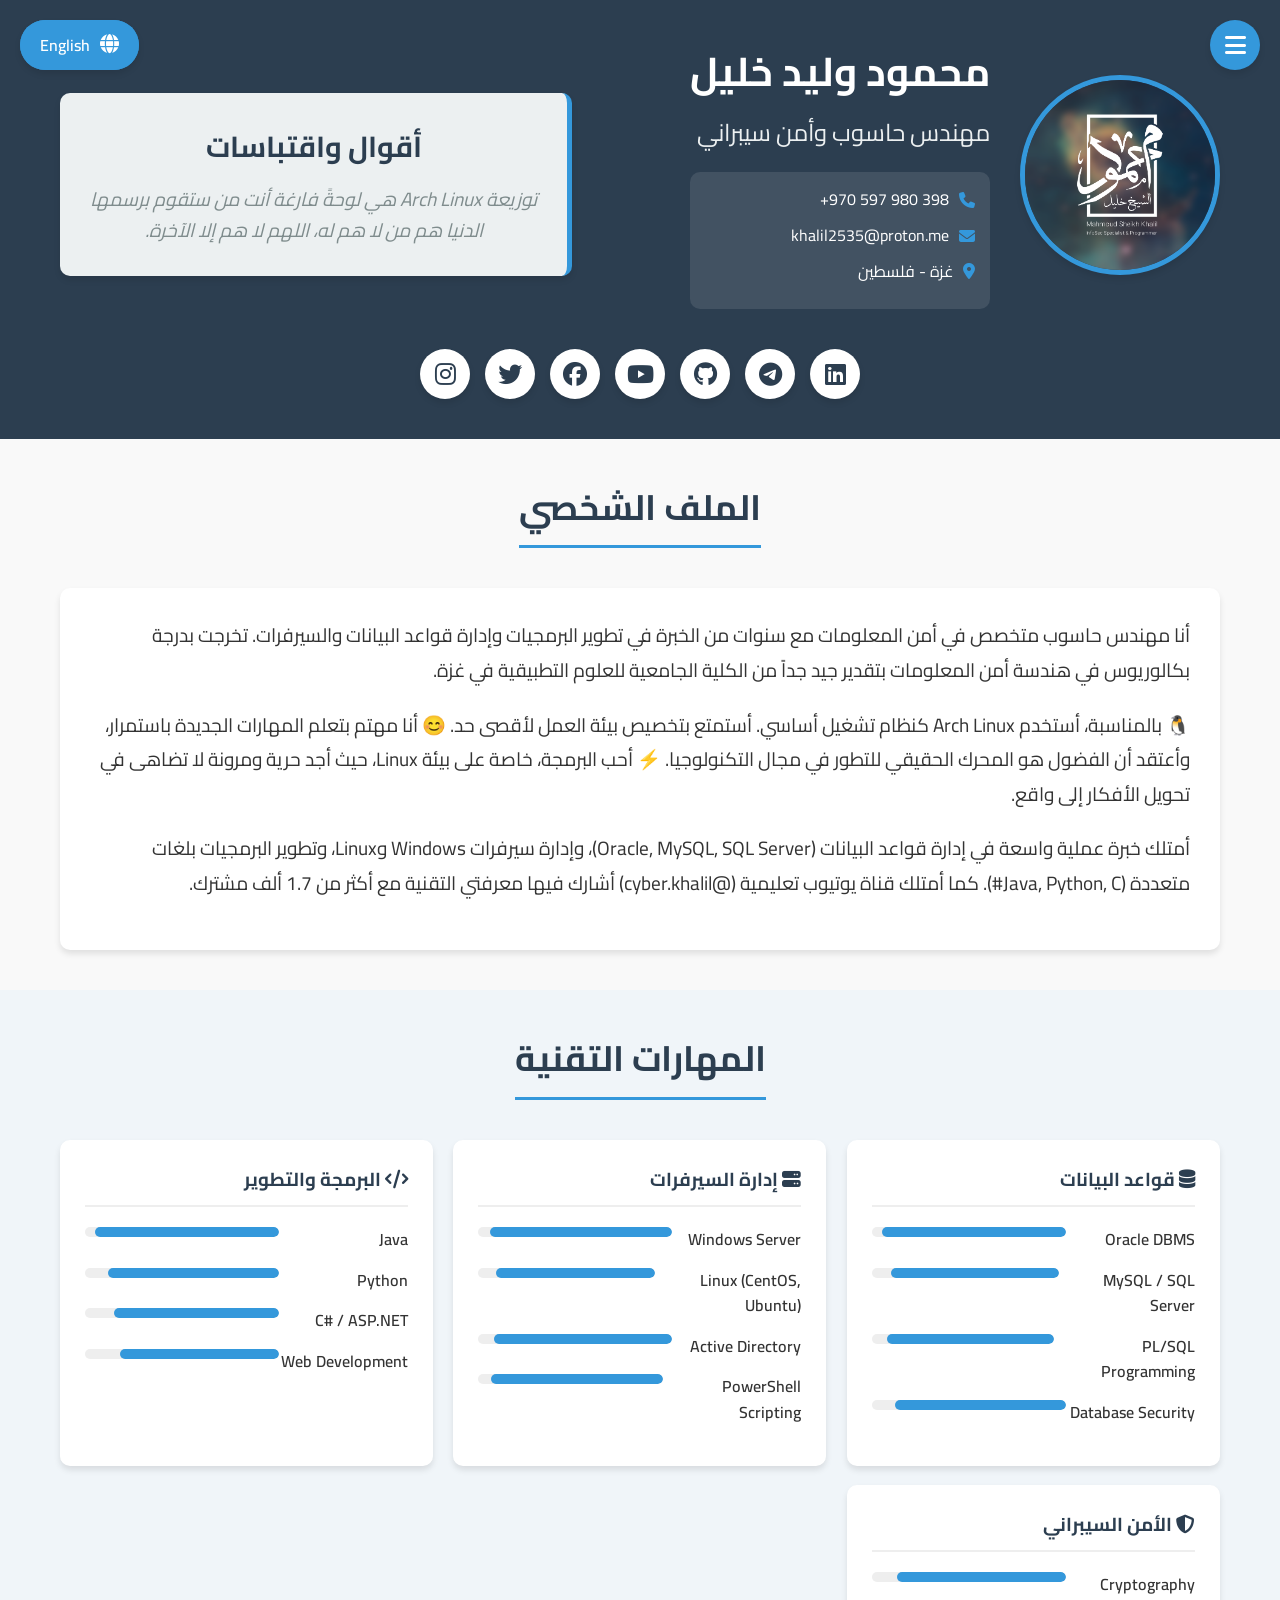
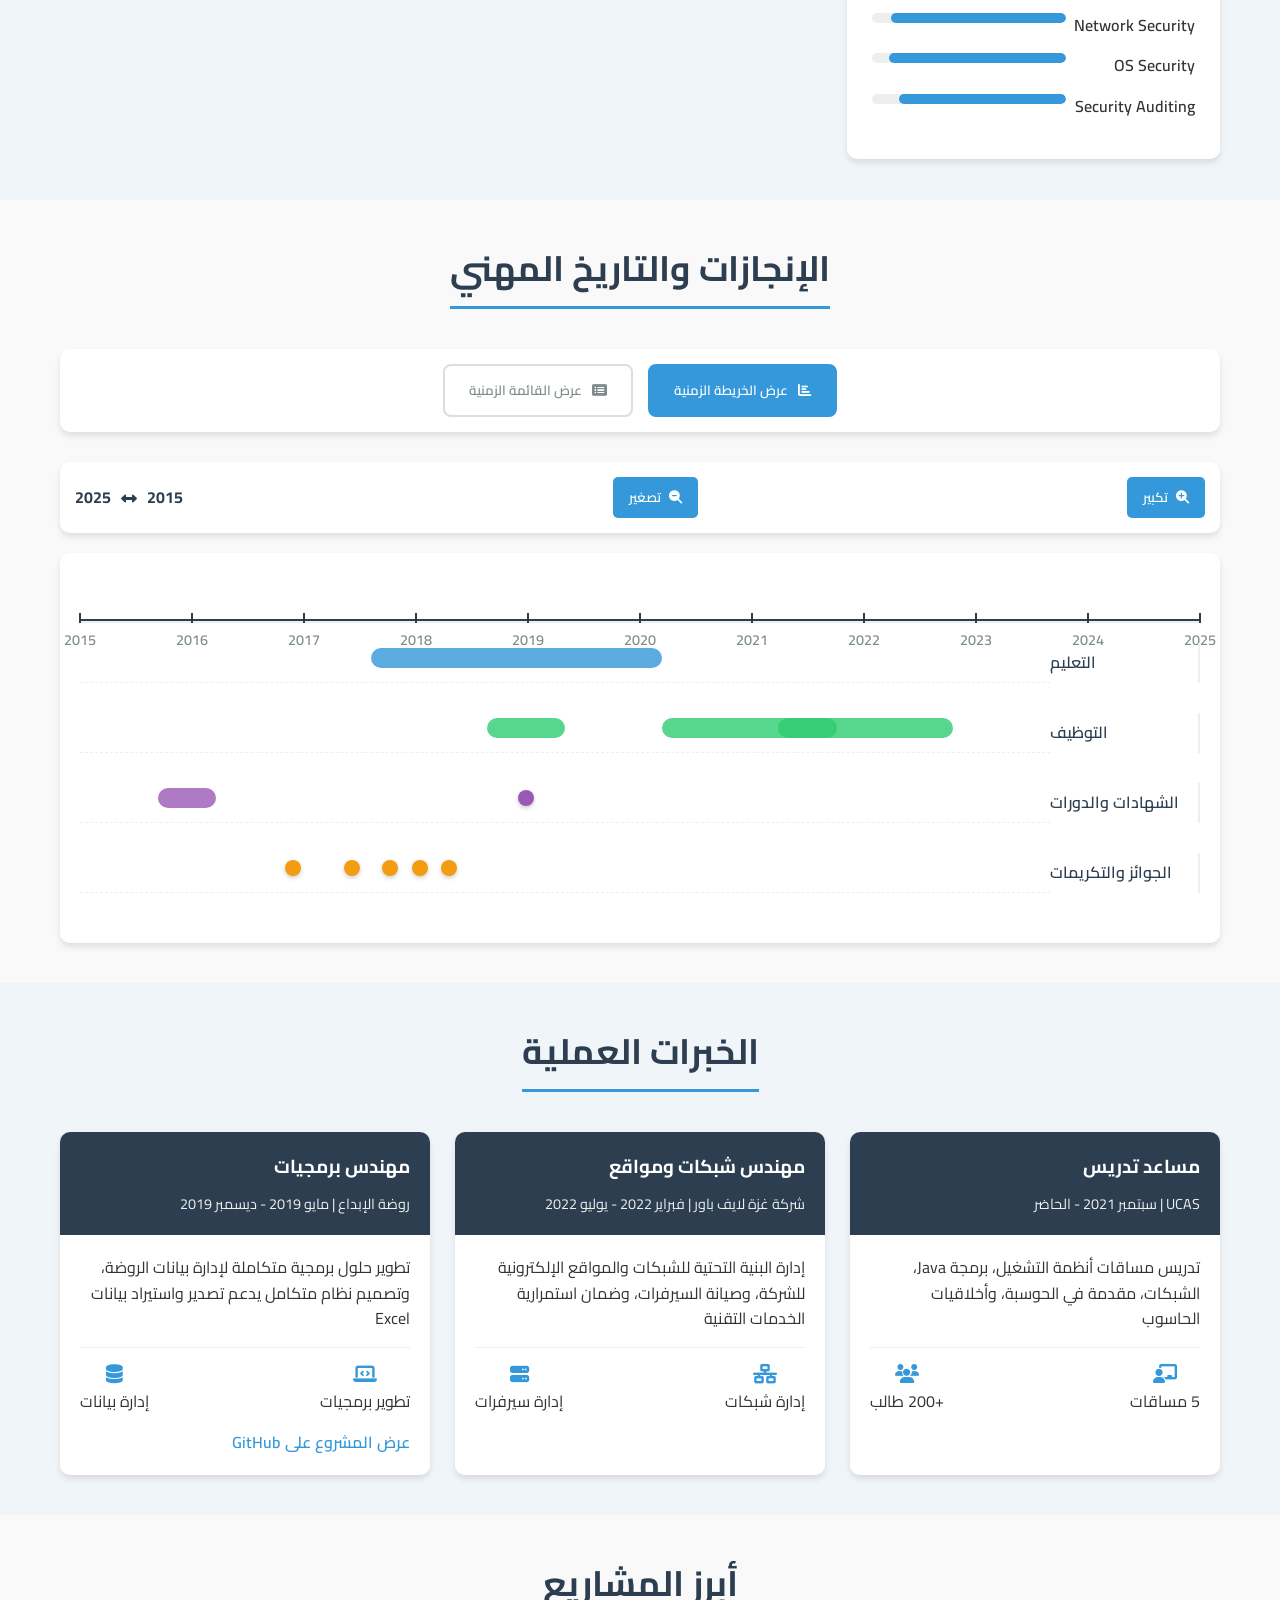
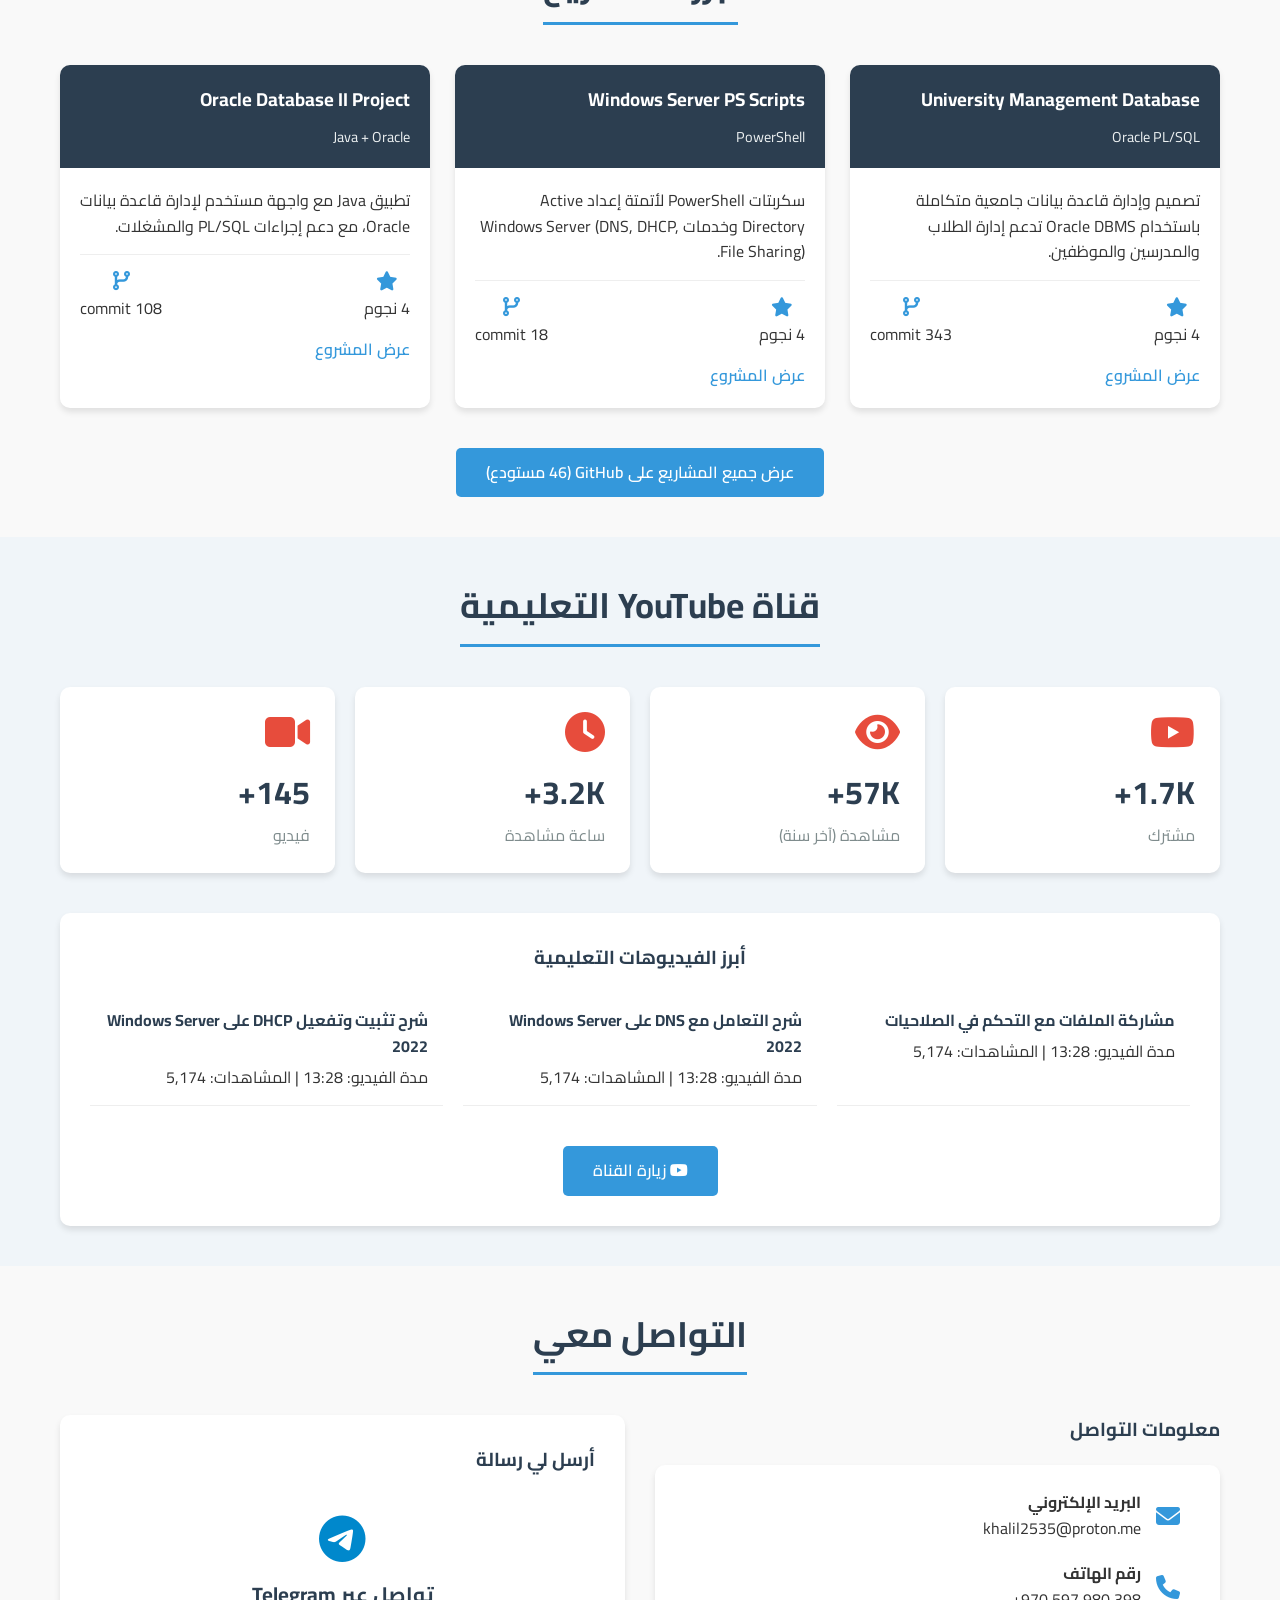
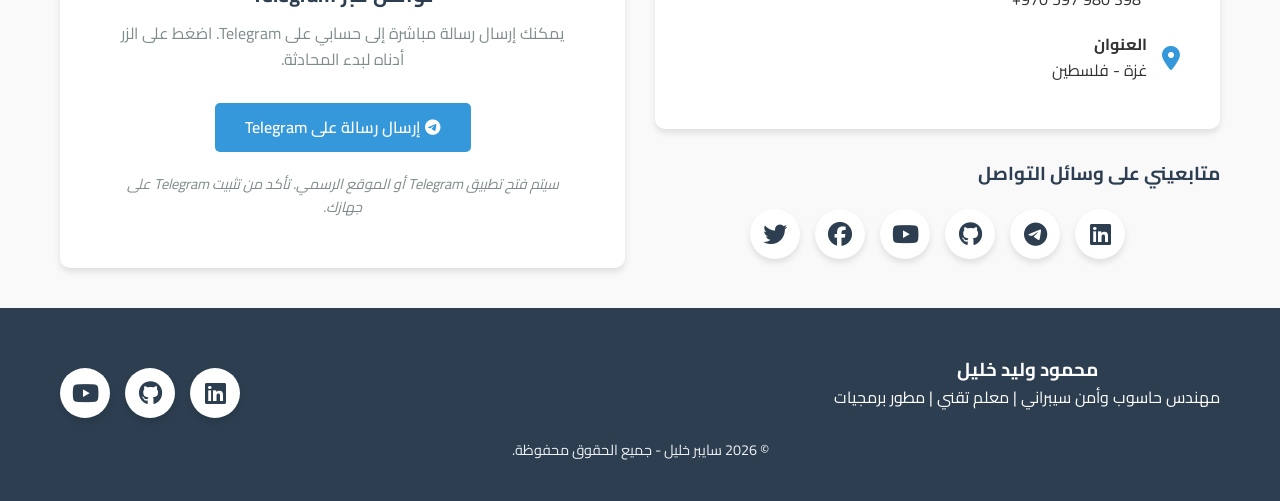
==== commit 796e3cdc: "support EN/AR + better support for mobile" ====
--- a/index.html
+++ b/index.html
@@ -1,9 +1,12 @@
 <!DOCTYPE html>
-<html lang="ar" dir="rtl">
+<html lang="ar" dir="rtl" data-lang="ar">
 
 <head>
     <meta charset="UTF-8">
-    <meta name="viewport" content="width=device-width, initial-scale=1.0">
+    <meta name="viewport" content="width=device-width, initial-scale=1.0, maximum-scale=1.0, user-scalable=yes">
+    <meta name="theme-color" content="#2c3e50">
+    <meta name="apple-mobile-web-app-capable" content="yes">
+    <meta name="apple-mobile-web-app-status-bar-style" content="black-translucent">
     <title>محمود وليد خليل | سايبر خليل</title>
     <link rel="stylesheet" href="https://cdnjs.cloudflare.com/ajax/libs/font-awesome/6.4.0/css/all.min.css">
     <link
@@ -13,6 +16,38 @@
 </head>
 
 <body>
+    <!-- زر تبديل اللغة -->
+    <div class="language-switcher">
+        <button id="langSwitch" class="lang-btn" data-lang="en">
+            <i class="fas fa-globe"></i>
+            <span class="lang-text">English</span>
+        </button>
+    </div>
+
+    <!-- زر القائمة للموبايل -->
+    <div class="mobile-menu-btn">
+        <i class="fas fa-bars"></i>
+    </div>
+
+    <!-- القائمة المتنقلة -->
+    <nav class="mobile-nav">
+        <div class="mobile-nav-header">
+            <h3 data-key="menu.title">القائمة</h3>
+            <button class="close-nav"><i class="fas fa-times"></i></button>
+        </div>
+        <ul class="mobile-nav-links">
+            <li><a href="#about" data-key="menu.profile"><i class="fas fa-user"></i> <span>الملف الشخصي</span></a></li>
+            <li><a href="#skills" data-key="menu.skills"><i class="fas fa-cogs"></i> <span>المهارات</span></a></li>
+            <li><a href="#achievements" data-key="menu.achievements"><i class="fas fa-trophy"></i>
+                    <span>الإنجازات</span></a></li>
+            <li><a href="#experience" data-key="menu.experience"><i class="fas fa-briefcase"></i>
+                    <span>الخبرات</span></a></li>
+            <li><a href="#projects" data-key="menu.projects"><i class="fas fa-code"></i> <span>المشاريع</span></a></li>
+            <li><a href="#youtube" data-key="menu.youtube"><i class="fab fa-youtube"></i> <span>اليوتيوب</span></a></li>
+            <li><a href="#contact" data-key="menu.contact"><i class="fas fa-envelope"></i> <span>التواصل</span></a></li>
+        </ul>
+    </nav>
+
     <!-- Header -->
     <header>
         <div class="container">
@@ -20,8 +55,8 @@
                 <div class="avatar-section">
                     <img src="avatar.png" alt="Mahmoud Khalil" class="avatar">
                     <div class="header-text">
-                        <h1>محمود وليد خليل</h1>
-                        <h2>مهندس حاسوب وأمن سيبراني</h2>
+                        <h1 data-key="header.name">محمود وليد خليل</h1>
+                        <h2 data-key="header.title">مهندس حاسوب وأمن سيبراني</h2>
                         <div class="personal-info">
                             <div class="info-item">
                                 <i class="fas fa-phone"></i>
@@ -33,16 +68,16 @@
                             </div>
                             <div class="info-item">
                                 <i class="fas fa-map-marker-alt"></i>
-                                <span>غزة - فلسطين</span>
+                                <span data-key="header.location">غزة - فلسطين</span>
                             </div>
                         </div>
                     </div>
                 </div>
 
                 <div class="quote">
-                    <h3>أقوال واقتباسات</h3>
-                    <p>"توزيعة Arch Linux هي لوحةً فارغة أنت من ستقوم برسمها"</p>
-                    <p>"الدنيا هم من لا هم له، اللهم لا هم إلا الآخرة."</p>
+                    <h3 data-key="header.quotes">أقوال واقتباسات</h3>
+                    <p data-key="header.quote1">"توزيعة Arch Linux هي لوحةً فارغة أنت من ستقوم برسمها"</p>
+                    <p data-key="header.quote2">"الدنيا هم من لا هم له، اللهم لا هم إلا الآخرة."</p>
                 </div>
             </div>
 
@@ -76,21 +111,21 @@
     <section id="about">
         <div class="container">
             <div class="section-title">
-                <h2>الملف الشخصي</h2>
+                <h2 data-key="about.title">الملف الشخصي</h2>
             </div>
             <div class="about-content">
-                <p>
+                <p data-key="about.content1">
                     أنا مهندس حاسوب متخصص في أمن المعلومات مع سنوات من الخبرة في تطوير البرمجيات وإدارة قواعد البيانات
                     والسيرفرات. تخرجت بدرجة بكالوريوس في هندسة أمن المعلومات بتقدير جيد جداً من الكلية
                     الجامعية للعلوم التطبيقية في غزة.
                 </p>
-                <p>
+                <p data-key="about.content2">
                     <strong>🐧 بالمناسبة، أستخدم Arch Linux كنظام تشغيل أساسي.</strong>أستمتع بتخصيص بيئة العمل لأقصى
                     حد. <strong>😊 أنا مهتم بتعلم المهارات الجديدة باستمرار</strong>، وأعتقد أن الفضول هو المحرك الحقيقي
                     للتطور في مجال التكنولوجيا. <strong>⚡ أحب البرمجة، خاصة على بيئة Linux</strong>، حيث أجد حرية ومرونة
                     لا تضاهى في تحويل الأفكار إلى واقع.
                 </p>
-                <p>
+                <p data-key="about.content3">
                     أمتلك خبرة عملية واسعة في إدارة قواعد البيانات (Oracle, MySQL, SQL Server)، وإدارة سيرفرات Windows
                     وLinux، وتطوير البرمجيات بلغات متعددة (Java, Python, C#). كما أمتلك قناة يوتيوب تعليمية
                     (@cyber.khalil) أشارك فيها معرفتي التقنية مع أكثر من 1.7 ألف مشترك.
@@ -103,11 +138,11 @@
     <section id="skills" class="section-bg">
         <div class="container">
             <div class="section-title">
-                <h2>المهارات التقنية</h2>
+                <h2 data-key="skills.title">المهارات التقنية</h2>
             </div>
             <div class="skills-container">
                 <div class="skill-category">
-                    <h3><i class="fas fa-database"></i> قواعد البيانات</h3>
+                    <h3><i class="fas fa-database"></i> <span data-key="skills.db">قواعد البيانات</span></h3>
                     <div class="skill-item">
                         <span class="skill-name">Oracle DBMS</span>
                         <div class="skill-level">
@@ -135,7 +170,7 @@
                 </div>
 
                 <div class="skill-category">
-                    <h3><i class="fas fa-server"></i> إدارة السيرفرات</h3>
+                    <h3><i class="fas fa-server"></i> <span data-key="skills.server">إدارة السيرفرات</span></h3>
                     <div class="skill-item">
                         <span class="skill-name">Windows Server</span>
                         <div class="skill-level">
@@ -163,7 +198,7 @@
                 </div>
 
                 <div class="skill-category">
-                    <h3><i class="fas fa-code"></i> البرمجة والتطوير</h3>
+                    <h3><i class="fas fa-code"></i> <span data-key="skills.programming">البرمجة والتطوير</span></h3>
                     <div class="skill-item">
                         <span class="skill-name">Java</span>
                         <div class="skill-level">
@@ -191,7 +226,7 @@
                 </div>
 
                 <div class="skill-category">
-                    <h3><i class="fas fa-shield-alt"></i> الأمن السيبراني</h3>
+                    <h3><i class="fas fa-shield-alt"></i> <span data-key="skills.cyber">الأمن السيبراني</span></h3>
                     <div class="skill-item">
                         <span class="skill-name">Cryptography</span>
                         <div class="skill-level">
@@ -220,20 +255,21 @@
             </div>
         </div>
     </section>
+
     <!-- Achievements Timeline Section -->
     <section id="achievements">
         <div class="container">
             <div class="section-title">
-                <h2>الإنجازات والتاريخ المهني</h2>
+                <h2 data-key="achievements.title">الإنجازات والتاريخ المهني</h2>
             </div>
 
             <!-- View Toggle -->
             <div class="view-toggle-container">
                 <button class="view-toggle-btn active" data-view="horizontal">
-                    <i class="fas fa-chart-bar"></i> عرض الخريطة الزمنية
+                    <i class="fas fa-chart-bar"></i> <span data-key="achievements.view1">عرض الخريطة الزمنية</span>
                 </button>
                 <button class="view-toggle-btn" data-view="vertical">
-                    <i class="fas fa-list-alt"></i> عرض القائمة الزمنية
+                    <i class="fas fa-list-alt"></i> <span data-key="achievements.view2">عرض القائمة الزمنية</span>
                 </button>
             </div>
 
@@ -242,15 +278,15 @@
                 <!-- Timeline Navigation -->
                 <div class="timeline-navigation">
                     <button class="nav-btn" id="zoomIn">
-                        <i class="fas fa-search-plus"></i> تكبير
+                        <i class="fas fa-search-plus"></i> <span data-key="achievements.zoomIn">تكبير</span>
                     </button>
                     <button class="nav-btn" id="zoomOut">
-                        <i class="fas fa-search-minus"></i> تصغير
+                        <i class="fas fa-search-minus"></i> <span data-key="achievements.zoomOut">تصغير</span>
                     </button>
                     <div class="time-range">
                         <span class="start-year">2015</span>
                         <i class="fas fa-arrows-alt-h"></i>
-                        <span class="end-year">2026</span>
+                        <span class="end-year">2025</span>
                     </div>
                 </div>
 
@@ -277,13 +313,14 @@
                     <div class="timeline-events-rows">
                         <!-- Row 1 - Education -->
                         <div class="timeline-row">
-                            <div class="row-label">التعليم</div>
+                            <div class="row-label" data-key="timeline.education">التعليم</div>
                             <div class="row-events">
                                 <div class="event-item education" style="left: 30%; width: 30%;" data-start="2017-09"
                                     data-end="2021-06">
                                     <div class="event-bar"></div>
                                     <div class="event-popup">
-                                        <h4><i class="fas fa-graduation-cap"></i> بكالوريوس هندسة أمن المعلومات</h4>
+                                        <h4><i class="fas fa-graduation-cap"></i> <span
+                                                data-key="timeline.bachelor">بكالوريوس هندسة أمن المعلومات</span></h4>
                                         <p class="event-duration">سبتمبر 2017 - يونيو 2021</p>
                                         <p class="event-details">الكلية الجامعية للعلوم التطبيقية (UCAS)</p>
                                         <p class="event-details">معدل 89.23% | 174 ساعة</p>
@@ -293,14 +330,15 @@
                         </div>
 
                         <div class="timeline-row">
-                            <div class="row-label">التوظيف</div>
+                            <div class="row-label" data-key="timeline.employment">التوظيف</div>
                             <div class="row-events">
                                 <!-- Employment 1 -->
                                 <div class="event-item employment" style="left: 60%; width: 30%;" data-start="2021-09"
                                     data-end="2026-01">
                                     <div class="event-bar"></div>
                                     <div class="event-popup">
-                                        <h4><i class="fas fa-briefcase"></i> مساعد تدريس</h4>
+                                        <h4><i class="fas fa-briefcase"></i> <span data-key="timeline.ta">مساعد
+                                                تدريس</span></h4>
                                         <p class="event-duration">سبتمبر 2021 - الحاضر</p>
                                         <p class="event-details">الكلية الجامعية للعلوم التطبيقية</p>
                                         <p class="event-details">5 مساقات | +200 طالب</p>
@@ -312,26 +350,29 @@
                                     data-end="2022-07">
                                     <div class="event-bar"></div>
                                     <div class="event-popup">
-                                        <h4><i class="fas fa-network-wired"></i> مهندس شبكات ومواقع</h4>
+                                        <h4><i class="fas fa-network-wired"></i> <span data-key="timeline.network">مهندس
+                                                شبكات ومواقع</span></h4>
                                         <p class="event-duration">فبراير 2022 - يوليو 2022</p>
                                         <p class="event-details">شركة غزة لايف باور</p>
                                         <p class="event-details">إدارة البنية التحتية للشبكات والمواقع</p>
                                     </div>
                                 </div>
 
-                                <!-- Employment 3 - مهندس برمجيات - روضة الإبداع (المضافة) -->
+                                <!-- Employment 3 -->
                                 <div class="event-item employment" style="left: 42%; width: 8%;" data-start="2019-05"
                                     data-end="2019-12">
                                     <div class="event-bar"></div>
                                     <div class="event-popup">
-                                        <h4><i class="fas fa-laptop-code"></i> مهندس برمجيات</h4>
+                                        <h4><i class="fas fa-laptop-code"></i> <span data-key="timeline.software">مهندس
+                                                برمجيات</span></h4>
                                         <p class="event-duration">مايو 2019 - ديسمبر 2019</p>
                                         <p class="event-details">روضة الإبداع</p>
                                         <p class="event-details">تطوير حلول برمجية متكاملة لإدارة بيانات الروضة، وتصميم
                                             نظام متكامل يدعم تصدير واستيراد بيانات Excel</p>
                                         <a href="https://github.com/cyberkhalil/Roda" target="_blank"
                                             style="color: var(--secondary); text-decoration: none; font-size: 0.85rem; margin-top: 5px; display: inline-block;">
-                                            <i class="fas fa-external-link-alt"></i> عرض المشروع على GitHub
+                                            <i class="fas fa-external-link-alt"></i> <span
+                                                data-key="timeline.viewProject">عرض المشروع على GitHub</span>
                                         </a>
                                     </div>
                                 </div>
@@ -340,13 +381,14 @@
 
                         <!-- Row 3 - Certifications -->
                         <div class="timeline-row">
-                            <div class="row-label">الشهادات والدورات</div>
+                            <div class="row-label" data-key="timeline.certifications">الشهادات والدورات</div>
                             <div class="row-events">
                                 <div class="event-item certification" style="left: 45%; width: 2%;"
                                     data-date="2019-03-01">
                                     <div class="event-dot"></div>
                                     <div class="event-popup">
-                                        <h4><i class="fas fa-certificate"></i> شهادة Oracle Academy</h4>
+                                        <h4><i class="fas fa-certificate"></i> <span data-key="timeline.oracle">شهادة
+                                                Oracle Academy</span></h4>
                                         <p class="event-duration">مارس 2019</p>
                                         <p class="event-details">Database Programming with PL/SQL</p>
                                     </div>
@@ -356,7 +398,8 @@
                                     data-end="2016-11">
                                     <div class="event-bar"></div>
                                     <div class="event-popup">
-                                        <h4><i class="fas fa-certificate"></i> دورة Java 2 SE</h4>
+                                        <h4><i class="fas fa-certificate"></i> <span data-key="timeline.java">دورة Java
+                                                2 SE</span></h4>
                                         <p class="event-duration">أكتوبر 2016 - نوفمبر 2016</p>
                                         <p class="event-details">VISION Plus</p>
                                         <p class="event-details">50 ساعة تدريبية</p>
@@ -367,7 +410,7 @@
 
                         <!-- Row 4 - Awards -->
                         <div class="timeline-row">
-                            <div class="row-label">الجوائز والتكريمات</div>
+                            <div class="row-label" data-key="timeline.awards">الجوائز والتكريمات</div>
                             <div class="row-events">
                                 <!-- 2018 Awards -->
                                 <div class="event-item award" style="left: 35%;" data-date="2018-03">
@@ -382,7 +425,8 @@
                                 <div class="event-item award" style="left: 32%;" data-date="2018-02">
                                     <div class="event-dot"></div>
                                     <div class="event-popup">
-                                        <h4><i class="fas fa-award"></i> أفضل الطلاب - UCAS</h4>
+                                        <h4><i class="fas fa-award"></i> <span data-key="timeline.bestStudent">أفضل
+                                                الطلاب - UCAS</span></h4>
                                         <p class="event-duration">فبراير 2018</p>
                                     </div>
                                 </div>
@@ -390,7 +434,8 @@
                                 <div class="event-item award" style="left: 38%;" data-date="2018-09">
                                     <div class="event-dot"></div>
                                     <div class="event-popup">
-                                        <h4><i class="fas fa-award"></i> أفضل الطلاب - UCAS</h4>
+                                        <h4><i class="fas fa-award"></i> <span data-key="timeline.bestStudent">أفضل
+                                                الطلاب - UCAS</span></h4>
                                         <p class="event-duration">سبتمبر 2018</p>
                                     </div>
                                 </div>
@@ -399,7 +444,8 @@
                                 <div class="event-item award" style="left: 22%;" data-date="2017-02">
                                     <div class="event-dot"></div>
                                     <div class="event-popup">
-                                        <h4><i class="fas fa-award"></i> أفضل الطلاب - UCAS</h4>
+                                        <h4><i class="fas fa-award"></i> <span data-key="timeline.bestStudent">أفضل
+                                                الطلاب - UCAS</span></h4>
                                         <p class="event-duration">فبراير 2017</p>
                                     </div>
                                 </div>
@@ -407,7 +453,8 @@
                                 <div class="event-item award" style="left: 28%;" data-date="2017-09">
                                     <div class="event-dot"></div>
                                     <div class="event-popup">
-                                        <h4><i class="fas fa-award"></i> أفضل الطلاب - UCAS</h4>
+                                        <h4><i class="fas fa-award"></i> <span data-key="timeline.bestStudent">أفضل
+                                                الطلاب - UCAS</span></h4>
                                         <p class="event-duration">سبتمبر 2017</p>
                                     </div>
                                 </div>
@@ -422,20 +469,21 @@
                 <div class="vertical-timeline">
                     <!-- 2021 - Now -->
                     <div class="vertical-year-group">
-                        <h3 class="year-header">2021 - الآن</h3>
+                        <h3 class="year-header">2021 - <span data-key="timeline.now">الآن</span></h3>
                         <div class="year-events">
                             <div class="vertical-event employment">
                                 <div class="event-date">
                                     <span class="start-date">سبتمبر 2021</span>
                                     <i class="fas fa-arrow-left"></i>
-                                    <span class="end-date current">الحاضر</span>
-                                </div>
-                                <div class="event-content">
-                                    <h4><i class="fas fa-briefcase"></i> مساعد تدريس</h4>
+                                    <span class="end-date current" data-key="timeline.present">الحاضر</span>
+                                </div>
+                                <div class="event-content">
+                                    <h4><i class="fas fa-briefcase"></i> <span data-key="timeline.ta">مساعد تدريس</span>
+                                    </h4>
                                     <p class="event-institution">الكلية الجامعية للعلوم التطبيقية</p>
                                     <div class="event-details">
-                                        <p>تدريس مساقات أنظمة التشغيل، برمجة Java، الشبكات، مقدمة في الحوسبة، وأخلاقيات
-                                            الحاسوب</p>
+                                        <p data-key="timeline.taDetails">تدريس مساقات أنظمة التشغيل، برمجة Java،
+                                            الشبكات، مقدمة في الحوسبة، وأخلاقيات الحاسوب</p>
                                     </div>
                                 </div>
                             </div>
@@ -453,11 +501,12 @@
                                     <span class="end-date">يوليو 2022</span>
                                 </div>
                                 <div class="event-content">
-                                    <h4><i class="fas fa-network-wired"></i> مهندس شبكات ومواقع إلكترونية</h4>
+                                    <h4><i class="fas fa-network-wired"></i> <span data-key="timeline.network">مهندس
+                                            شبكات ومواقع إلكترونية</span></h4>
                                     <p class="event-institution">شركة غزة لايف باور</p>
                                     <div class="event-details">
-                                        <p>إدارة البنية التحتية للشبكات والمواقع الإلكترونية للشركة، وصيانة السيرفرات،
-                                            وضمان استمرارية الخدمات التقنية</p>
+                                        <p data-key="timeline.networkDetails">إدارة البنية التحتية للشبكات والمواقع
+                                            الإلكترونية للشركة، وصيانة السيرفرات، وضمان استمرارية الخدمات التقنية</p>
                                     </div>
                                 </div>
                             </div>
@@ -473,11 +522,13 @@
                                     <span class="single-date">يونيو 2021</span>
                                 </div>
                                 <div class="event-content">
-                                    <h4><i class="fas fa-graduation-cap"></i> بكالوريوس هندسة أمن المعلومات</h4>
+                                    <h4><i class="fas fa-graduation-cap"></i> <span
+                                            data-key="timeline.bachelor">بكالوريوس هندسة أمن المعلومات</span></h4>
                                     <p class="event-institution">الكلية الجامعية للعلوم التطبيقية (UCAS)</p>
                                     <div class="event-details">
-                                        <p>التقدير: جيد جدًا (ممتاز) - المعدل: 89.23%</p>
-                                        <p>إجمالي الساعات: 174 ساعة | ساعات التطوع: 140 ساعة</p>
+                                        <p data-key="timeline.grade">التقدير: جيد جدًا (ممتاز) - المعدل: 89.23%</p>
+                                        <p data-key="timeline.hours">إجمالي الساعات: 174 ساعة | ساعات التطوع: 140 ساعة
+                                        </p>
                                     </div>
                                 </div>
                             </div>
@@ -495,11 +546,12 @@
                                     <span class="end-date">ديسمبر 2019</span>
                                 </div>
                                 <div class="event-content">
-                                    <h4><i class="fas fa-laptop-code"></i> مهندس برمجيات</h4>
+                                    <h4><i class="fas fa-laptop-code"></i> <span data-key="timeline.software">مهندس
+                                            برمجيات</span></h4>
                                     <p class="event-institution">روضة الإبداع</p>
                                     <div class="event-details">
-                                        <p>تطوير حلول برمجية متكاملة لإدارة بيانات الروضة، وتصميم نظام متكامل يدعم تصدير
-                                            واستيراد بيانات Excel</p>
+                                        <p data-key="timeline.softwareDetails">تطوير حلول برمجية متكاملة لإدارة بيانات
+                                            الروضة، وتصميم نظام متكامل يدعم تصدير واستيراد بيانات Excel</p>
                                     </div>
                                 </div>
                             </div>
@@ -509,10 +561,12 @@
                                     <span class="single-date">مارس 2019</span>
                                 </div>
                                 <div class="event-content">
-                                    <h4><i class="fas fa-certificate"></i> شهادة Oracle Academy</h4>
+                                    <h4><i class="fas fa-certificate"></i> <span data-key="timeline.oracle">شهادة Oracle
+                                            Academy</span></h4>
                                     <p class="event-institution">Database Programming with PL/SQL</p>
                                     <div class="event-details">
-                                        <a href="https://bit.ly/3B0W9IT" target="_blank">عرض الشهادة</a>
+                                        <a href="https://bit.ly/3B0W9IT" target="_blank"
+                                            data-key="timeline.viewCert">عرض الشهادة</a>
                                     </div>
                                 </div>
                             </div>
@@ -529,9 +583,11 @@
                                 </div>
                                 <div class="event-content">
                                     <h4><i class="fas fa-trophy"></i> Hash code - Google</h4>
-                                    <p class="event-institution">مسابقة برمجية عالمية</p>
-                                    <div class="event-details">
-                                        <p>شاركت في مسابقة Hash Code السنوية التي تنظمها Google</p>
+                                    <p class="event-institution" data-key="timeline.competition">مسابقة برمجية عالمية
+                                    </p>
+                                    <div class="event-details">
+                                        <p data-key="timeline.hashcode">شاركت في مسابقة Hash Code السنوية التي تنظمها
+                                            Google</p>
                                     </div>
                                 </div>
                             </div>
@@ -541,10 +597,11 @@
                                     <span class="single-date">فبراير 2018</span>
                                 </div>
                                 <div class="event-content">
-                                    <h4><i class="fas fa-award"></i> أفضل الطلاب - UCAS</h4>
+                                    <h4><i class="fas fa-award"></i> <span data-key="timeline.bestStudent">أفضل الطلاب -
+                                            UCAS</span></h4>
                                     <p class="event-institution">الكلية الجامعية للعلوم التطبيقية</p>
                                     <div class="event-details">
-                                        <p>تم تكريمي كواحد من أفضل الطلاب للفصل الدراسي</p>
+                                        <p data-key="timeline.honor">تم تكريمي كواحد من أفضل الطلاب للفصل الدراسي</p>
                                     </div>
                                 </div>
                             </div>
@@ -554,10 +611,11 @@
                                     <span class="single-date">سبتمبر 2018</span>
                                 </div>
                                 <div class="event-content">
-                                    <h4><i class="fas fa-award"></i> أفضل الطلاب - UCAS</h4>
+                                    <h4><i class="fas fa-award"></i> <span data-key="timeline.bestStudent">أفضل الطلاب -
+                                            UCAS</span></h4>
                                     <p class="event-institution">الكلية الجامعية للعلوم التطبيقية</p>
                                     <div class="event-details">
-                                        <p>تم تكريمي كواحد من أفضل الطلاب للفصل الدراسي</p>
+                                        <p data-key="timeline.honor">تم تكريمي كواحد من أفضل الطلاب للفصل الدراسي</p>
                                     </div>
                                 </div>
                             </div>
@@ -575,10 +633,11 @@
                                     <span class="end-date">يونيو 2021</span>
                                 </div>
                                 <div class="event-content">
-                                    <h4><i class="fas fa-graduation-cap"></i> بكالوريوس هندسة أمن المعلومات</h4>
+                                    <h4><i class="fas fa-graduation-cap"></i> <span
+                                            data-key="timeline.bachelor">بكالوريوس هندسة أمن المعلومات</span></h4>
                                     <p class="event-institution">الكلية الجامعية للعلوم التطبيقية (UCAS)</p>
                                     <div class="event-details">
-                                        <p>بداية الدراسة الجامعية</p>
+                                        <p data-key="timeline.startStudy">بداية الدراسة الجامعية</p>
                                     </div>
                                 </div>
                             </div>
@@ -588,10 +647,11 @@
                                     <span class="single-date">فبراير 2017</span>
                                 </div>
                                 <div class="event-content">
-                                    <h4><i class="fas fa-award"></i> أفضل الطلاب - UCAS</h4>
+                                    <h4><i class="fas fa-award"></i> <span data-key="timeline.bestStudent">أفضل الطلاب -
+                                            UCAS</span></h4>
                                     <p class="event-institution">الكلية الجامعية للعلوم التطبيقية</p>
                                     <div class="event-details">
-                                        <p>تم تكريمي كواحد من أفضل الطلاب للفصل الدراسي</p>
+                                        <p data-key="timeline.honor">تم تكريمي كواحد من أفضل الطلاب للفصل الدراسي</p>
                                     </div>
                                 </div>
                             </div>
@@ -601,10 +661,11 @@
                                     <span class="single-date">سبتمبر 2017</span>
                                 </div>
                                 <div class="event-content">
-                                    <h4><i class="fas fa-award"></i> أفضل الطلاب - UCAS</h4>
+                                    <h4><i class="fas fa-award"></i> <span data-key="timeline.bestStudent">أفضل الطلاب -
+                                            UCAS</span></h4>
                                     <p class="event-institution">الكلية الجامعية للعلوم التطبيقية</p>
                                     <div class="event-details">
-                                        <p>تم تكريمي كواحد من أفضل الطلاب للفصل الدراسي</p>
+                                        <p data-key="timeline.honor">تم تكريمي كواحد من أفضل الطلاب للفصل الدراسي</p>
                                     </div>
                                 </div>
                             </div>
@@ -622,11 +683,12 @@
                                     <span class="end-date">نوفمبر 2016</span>
                                 </div>
                                 <div class="event-content">
-                                    <h4><i class="fas fa-certificate"></i> دورة Java 2 SE Programming</h4>
+                                    <h4><i class="fas fa-certificate"></i> <span data-key="timeline.java">دورة Java 2 SE
+                                            Programming</span></h4>
                                     <p class="event-institution">VISION Plus</p>
                                     <div class="event-details">
-                                        <p>عدد الساعات: 50 ساعة</p>
-                                        <p>تاريخ الإنجاز: 26 نوفمبر 2016</p>
+                                        <p data-key="timeline.hoursCount">عدد الساعات: 50 ساعة</p>
+                                        <p data-key="timeline.completionDate">تاريخ الإنجاز: 26 نوفمبر 2016</p>
                                     </div>
                                 </div>
                             </div>
@@ -636,29 +698,30 @@
             </div>
         </div>
     </section>
+
     <!-- Experience Section -->
     <section id="experience" class="section-bg">
         <div class="container">
             <div class="section-title">
-                <h2>الخبرات العملية</h2>
+                <h2 data-key="experience.title">الخبرات العملية</h2>
             </div>
             <div class="projects-grid">
                 <div class="project-card">
                     <div class="project-header">
-                        <h3>مساعد تدريس</h3>
-                        <p class="project-tech">UCAS | سبتمبر 2021 - الحاضر</p>
+                        <h3 data-key="timeline.ta">مساعد تدريس</h3>
+                        <p class="project-tech">UCAS | سبتمبر 2021 - <span data-key="timeline.present">الحاضر</span></p>
                     </div>
                     <div class="project-body">
-                        <p>تدريس مساقات أنظمة التشغيل، برمجة Java، الشبكات، مقدمة في الحوسبة، وأخلاقيات الحاسوب في
-                            الكلية الجامعية للعلوم التطبيقية.</p>
+                        <p data-key="timeline.taDetails">تدريس مساقات أنظمة التشغيل، برمجة Java، الشبكات، مقدمة في
+                            الحوسبة، وأخلاقيات الحاسوب في الكلية الجامعية للعلوم التطبيقية.</p>
                         <div class="project-stats">
                             <div class="stat">
                                 <i class="fas fa-chalkboard-teacher"></i>
-                                <div>5 مساقات</div>
+                                <div data-key="experience.courses">5 مساقات</div>
                             </div>
                             <div class="stat">
                                 <i class="fas fa-users"></i>
-                                <div>+200 طالب</div>
+                                <div data-key="experience.students">+200 طالب</div>
                             </div>
                         </div>
                     </div>
@@ -666,20 +729,20 @@
 
                 <div class="project-card">
                     <div class="project-header">
-                        <h3>مهندس شبكات ومواقع إلكترونية</h3>
+                        <h3 data-key="timeline.network">مهندس شبكات ومواقع إلكترونية</h3>
                         <p class="project-tech">شركة غزة لايف باور | فبراير 2022 - يوليو 2022</p>
                     </div>
                     <div class="project-body">
-                        <p>إدارة البنية التحتية للشبكات والمواقع الإلكترونية للشركة، وصيانة السيرفرات، وضمان استمرارية
-                            الخدمات التقنية.</p>
+                        <p data-key="timeline.networkDetails">إدارة البنية التحتية للشبكات والمواقع الإلكترونية للشركة،
+                            وصيانة السيرفرات، وضمان استمرارية الخدمات التقنية.</p>
                         <div class="project-stats">
                             <div class="stat">
                                 <i class="fas fa-network-wired"></i>
-                                <div>إدارة شبكات</div>
+                                <div data-key="experience.networkManagement">إدارة شبكات</div>
                             </div>
                             <div class="stat">
                                 <i class="fas fa-server"></i>
-                                <div>إدارة سيرفرات</div>
+                                <div data-key="experience.serverManagement">إدارة سيرفرات</div>
                             </div>
                         </div>
                     </div>
@@ -687,24 +750,24 @@
 
                 <div class="project-card">
                     <div class="project-header">
-                        <h3>مهندس برمجيات</h3>
+                        <h3 data-key="timeline.software">مهندس برمجيات</h3>
                         <p class="project-tech">روضة الإبداع | مايو 2019 - ديسمبر 2019</p>
                     </div>
                     <div class="project-body">
-                        <p>تطوير حلول برمجية متكاملة لإدارة بيانات الروضة، وتصميم نظام متكامل يدعم تصدير واستيراد بيانات
-                            Excel.</p>
+                        <p data-key="timeline.softwareDetails">تطوير حلول برمجية متكاملة لإدارة بيانات الروضة، وتصميم
+                            نظام متكامل يدعم تصدير واستيراد بيانات Excel.</p>
                         <div class="project-stats">
                             <div class="stat">
                                 <i class="fas fa-laptop-code"></i>
-                                <div>تطوير برمجيات</div>
+                                <div data-key="experience.softwareDev">تطوير برمجيات</div>
                             </div>
                             <div class="stat">
                                 <i class="fas fa-database"></i>
-                                <div>إدارة بيانات</div>
-                            </div>
-                        </div>
-                        <a href="https://github.com/cyberkhalil/Roda" class="project-link" target="_blank">عرض المشروع
-                            على GitHub</a>
+                                <div data-key="experience.dataManagement">إدارة بيانات</div>
+                            </div>
+                        </div>
+                        <a href="https://github.com/cyberkhalil/Roda" class="project-link" target="_blank"
+                            data-key="timeline.viewProject">عرض المشروع على GitHub</a>
                     </div>
                 </div>
             </div>
@@ -715,7 +778,7 @@
     <section id="projects">
         <div class="container">
             <div class="section-title">
-                <h2>أبرز المشاريع</h2>
+                <h2 data-key="projects.title">أبرز المشاريع</h2>
             </div>
             <div class="projects-grid">
                 <div class="project-card">
@@ -724,12 +787,12 @@
                         <p class="project-tech">Oracle PL/SQL</p>
                     </div>
                     <div class="project-body">
-                        <p>تصميم وإدارة قاعدة بيانات جامعية متكاملة باستخدام Oracle DBMS تدعم إدارة الطلاب والمدرسين
-                            والموظفين.</p>
+                        <p data-key="projects.dbDesc">تصميم وإدارة قاعدة بيانات جامعية متكاملة باستخدام Oracle DBMS تدعم
+                            إدارة الطلاب والمدرسين والموظفين.</p>
                         <div class="project-stats">
                             <div class="stat">
                                 <i class="fas fa-star"></i>
-                                <div>6 نجوم</div>
+                                <div data-key="projects.stars">6 نجوم</div>
                             </div>
                             <div class="stat">
                                 <i class="fas fa-code-branch"></i>
@@ -737,7 +800,7 @@
                             </div>
                         </div>
                         <a href="https://github.com/cyberkhalil/University_Data_Base" class="project-link"
-                            target="_blank">عرض المشروع</a>
+                            target="_blank" data-key="projects.viewProject">عرض المشروع</a>
                     </div>
                 </div>
 
@@ -747,12 +810,12 @@
                         <p class="project-tech">PowerShell</p>
                     </div>
                     <div class="project-body">
-                        <p>سكربتات PowerShell لأتمتة إعداد Active Directory وخدمات Windows Server (DNS, DHCP, File
-                            Sharing).</p>
+                        <p data-key="projects.psDesc">سكربتات PowerShell لأتمتة إعداد Active Directory وخدمات Windows
+                            Server (DNS, DHCP, File Sharing).</p>
                         <div class="project-stats">
                             <div class="stat">
                                 <i class="fas fa-star"></i>
-                                <div>4 نجوم</div>
+                                <div data-key="projects.stars">4 نجوم</div>
                             </div>
                             <div class="stat">
                                 <i class="fas fa-code-branch"></i>
@@ -760,7 +823,7 @@
                             </div>
                         </div>
                         <a href="https://github.com/cyberkhalil/Windows-Server-PS-Scripts" class="project-link"
-                            target="_blank">عرض المشروع</a>
+                            target="_blank" data-key="projects.viewProject">عرض المشروع</a>
                     </div>
                 </div>
 
@@ -770,26 +833,27 @@
                         <p class="project-tech">Java + Oracle</p>
                     </div>
                     <div class="project-body">
-                        <p>تطبيق Java مع واجهة مستخدم لإدارة قاعدة بيانات Oracle، مع دعم إجراءات PL/SQL والمشغلات.</p>
+                        <p data-key="projects.javaDesc">تطبيق Java مع واجهة مستخدم لإدارة قاعدة بيانات Oracle، مع دعم
+                            إجراءات PL/SQL والمشغلات.</p>
                         <div class="project-stats">
                             <div class="stat">
                                 <i class="fas fa-star"></i>
-                                <div>4 نجوم</div>
+                                <div data-key="projects.stars">4 نجوم</div>
                             </div>
                             <div class="stat">
                                 <i class="fas fa-code-branch"></i>
                                 <div>108 commit</div>
                             </div>
                         </div>
-                        <a href="https://github.com/cyberkhalil/Oracle-DB-II" class="project-link" target="_blank">عرض
-                            المشروع</a>
+                        <a href="https://github.com/cyberkhalil/Oracle-DB-II" class="project-link" target="_blank"
+                            data-key="projects.viewProject">عرض المشروع</a>
                     </div>
                 </div>
             </div>
 
             <div class="center-button">
-                <a href="https://github.com/cyberkhalil?tab=repositories" class="btn" target="_blank">عرض جميع المشاريع
-                    على GitHub (46 مستودع)</a>
+                <a href="https://github.com/cyberkhalil?tab=repositories" class="btn" target="_blank"
+                    data-key="projects.all">عرض جميع المشاريع على GitHub (46 مستودع)</a>
             </div>
         </div>
     </section>
@@ -798,54 +862,54 @@
     <section id="youtube" class="section-bg">
         <div class="container">
             <div class="section-title">
-                <h2>قناة YouTube التعليمية</h2>
+                <h2 data-key="youtube.title">قناة YouTube التعليمية</h2>
             </div>
 
             <div class="youtube-stats">
                 <div class="stat-card">
                     <i class="fab fa-youtube"></i>
                     <div class="stat-number">1.7K+</div>
-                    <div class="stat-label">مشترك</div>
+                    <div class="stat-label" data-key="youtube.subscribers">مشترك</div>
                 </div>
 
                 <div class="stat-card">
                     <i class="fas fa-eye"></i>
                     <div class="stat-number">57K+</div>
-                    <div class="stat-label">مشاهدة (آخر سنة)</div>
+                    <div class="stat-label" data-key="youtube.views">مشاهدة (آخر سنة)</div>
                 </div>
 
                 <div class="stat-card">
                     <i class="fas fa-clock"></i>
                     <div class="stat-number">3.2K+</div>
-                    <div class="stat-label">ساعة مشاهدة</div>
+                    <div class="stat-label" data-key="youtube.hours">ساعة مشاهدة</div>
                 </div>
 
                 <div class="stat-card">
                     <i class="fas fa-video"></i>
                     <div class="stat-number">145+</div>
-                    <div class="stat-label">فيديو</div>
+                    <div class="stat-label" data-key="youtube.videos">فيديو</div>
                 </div>
             </div>
 
             <div class="youtube-content">
-                <h3>أبرز الفيديوهات التعليمية</h3>
+                <h3 data-key="youtube.top">أبرز الفيديوهات التعليمية</h3>
                 <div class="videos-grid">
                     <div class="video-item">
-                        <h4>مشاركة الملفات مع التحكم في الصلاحيات</h4>
-                        <p>مدة الفيديو: 13:28 | المشاهدات: 5,174</p>
+                        <h4 data-key="youtube.video1">مشاركة الملفات مع التحكم في الصلاحيات</h4>
+                        <p data-key="youtube.duration">مدة الفيديو: 13:28 | المشاهدات: 5,174</p>
                     </div>
                     <div class="video-item">
-                        <h4>شرح التعامل مع DNS على Windows Server 2022</h4>
-                        <p>مدة الفيديو: 13:45 | المشاهدات: 4,021</p>
+                        <h4 data-key="youtube.video2">شرح التعامل مع DNS على Windows Server 2022</h4>
+                        <p data-key="youtube.duration">مدة الفيديو: 13:45 | المشاهدات: 4,021</p>
                     </div>
                     <div class="video-item">
-                        <h4>شرح تثبيت وتفعيل DHCP على Windows Server 2022</h4>
-                        <p>مدة الفيديو: 15:45 | المشاهدات: 3,401</p>
+                        <h4 data-key="youtube.video3">شرح تثبيت وتفعيل DHCP على Windows Server 2022</h4>
+                        <p data-key="youtube.duration">مدة الفيديو: 15:45 | المشاهدات: 3,401</p>
                     </div>
                 </div>
                 <div class="center-button">
                     <a href="https://www.youtube.com/@cyber.khalil" class="btn youtube-btn" target="_blank">
-                        <i class="fab fa-youtube"></i> زيارة القناة
+                        <i class="fab fa-youtube"></i> <span data-key="youtube.visit">زيارة القناة</span>
                     </a>
                 </div>
             </div>
@@ -856,17 +920,17 @@
     <section id="contact">
         <div class="container">
             <div class="section-title">
-                <h2>التواصل معي</h2>
+                <h2 data-key="contact.title">التواصل معي</h2>
             </div>
 
             <div class="contact-container">
                 <div class="contact-info">
-                    <h3>معلومات التواصل</h3>
+                    <h3 data-key="contact.info">معلومات التواصل</h3>
                     <div class="contact-details">
                         <div class="info-item">
                             <i class="fas fa-envelope fa-2x"></i>
                             <div>
-                                <h4>البريد الإلكتروني</h4>
+                                <h4 data-key="contact.email">البريد الإلكتروني</h4>
                                 <p>khalil2535@proton.me</p>
                             </div>
                         </div>
@@ -874,7 +938,7 @@
                         <div class="info-item">
                             <i class="fas fa-phone fa-2x"></i>
                             <div>
-                                <h4>رقم الهاتف</h4>
+                                <h4 data-key="contact.phone">رقم الهاتف</h4>
                                 <p class="ltr-direction">+970 597 980 398</p>
                             </div>
                         </div>
@@ -882,14 +946,14 @@
                         <div class="info-item">
                             <i class="fas fa-map-marker-alt fa-2x"></i>
                             <div>
-                                <h4>العنوان</h4>
-                                <p>غزة - فلسطين</p>
+                                <h4 data-key="contact.address">العنوان</h4>
+                                <p data-key="header.location">غزة - فلسطين</p>
                             </div>
                         </div>
                     </div>
 
                     <div class="social-section">
-                        <h3>متابعيني على وسائل التواصل</h3>
+                        <h3 data-key="contact.social">متابعيني على وسائل التواصل</h3>
                         <div class="social-links">
                             <a href="https://linkedin.com/in/cyberkhalil" class="social-link" target="_blank"
                                 title="+60 متابع">
@@ -918,32 +982,21 @@
                 </div>
 
                 <div class="contact-form">
-                    <h3>أرسل لي رسالة</h3>
-                    <form id="contactForm">
-                        <div class="form-group">
-                            <label for="name">الاسم الكامل</label>
-                            <input type="text" id="name" class="form-control" required>
-                        </div>
-
-                        <div class="form-group">
-                            <label for="email">البريد الإلكتروني</label>
-                            <input type="email" id="email" class="form-control" required>
-                        </div>
-
-                        <div class="form-group">
-                            <label for="subject">الموضوع</label>
-                            <input type="text" id="subject" class="form-control" required>
-                        </div>
-
-                        <div class="form-group">
-                            <label for="message">الرسالة</label>
-                            <textarea id="message" class="form-control" rows="5" required></textarea>
-                        </div>
-
-                        <button type="submit" class="btn submit-btn">
-                            <i class="fas fa-paper-plane"></i> إرسال الرسالة
-                        </button>
-                    </form>
+                    <h3 data-key="contact.send">أرسل لي رسالة</h3>
+                    <div class="telegram-contact">
+                        <div class="telegram-info">
+                            <i class="fab fa-telegram fa-3x"></i>
+                            <h4 data-key="contact.telegramTitle">تواصل عبر Telegram</h4>
+                            <p data-key="contact.telegramDesc">يمكنك إرسال رسالة مباشرة إلى حسابي على Telegram. اضغط على
+                                الزر أدناه لبدء المحادثة.</p>
+                        </div>
+                        <a href="https://t.me/cyberkhalil" class="btn telegram-btn" target="_blank">
+                            <i class="fab fa-telegram"></i>
+                            <span data-key="contact.telegramButton">إرسال رسالة على Telegram</span>
+                        </a>
+                        <p class="telegram-note" data-key="contact.telegramNote">سيتم فتح تطبيق Telegram أو الموقع
+                            الرسمي. تأكد من تثبيت Telegram على جهازك.</p>
+                    </div>
                 </div>
             </div>
         </div>
@@ -954,8 +1007,8 @@
         <div class="container">
             <div class="footer-content">
                 <div>
-                    <h3>محمود وليد خليل</h3>
-                    <p>مهندس حاسوب وأمن سيبراني | معلم تقني | مطور برمجيات</p>
+                    <h3 data-key="header.name">محمود وليد خليل</h3>
+                    <p data-key="footer.tagline">مهندس حاسوب وأمن سيبراني | معلم تقني | مطور برمجيات</p>
                 </div>
 
                 <div class="social-links">
@@ -972,162 +1025,13 @@
             </div>
 
             <div class="copyright">
-                <p>© 2026 سايبر خليل - جميع الحقوق محفوظة.</p>
+                <p data-key="footer.copyright">© 2026 سايبر خليل - جميع الحقوق محفوظة.</p>
             </div>
         </div>
     </footer>
 
-    <script>
-        // Form submission handling
-        document.getElementById('contactForm').addEventListener('submit', function (e) {
-            e.preventDefault();
-
-            const name = document.getElementById('name').value;
-            const email = document.getElementById('email').value;
-            const subject = document.getElementById('subject').value;
-            const message = document.getElementById('message').value;
-
-            // In a real application, you would send this data to a server
-            // For this example, we'll just show an alert
-            alert(`شكراً لك ${name} على رسالتك! سأرد عليك قريباً على ${email}`);
-
-            // Reset form
-            document.getElementById('contactForm').reset();
-        });
-
-        // Smooth scrolling for anchor links
-        document.querySelectorAll('a[href^="#"]').forEach(anchor => {
-            anchor.addEventListener('click', function (e) {
-                e.preventDefault();
-
-                const targetId = this.getAttribute('href');
-                if (targetId === '#') return;
-
-                const targetElement = document.querySelector(targetId);
-                if (targetElement) {
-                    window.scrollTo({
-                        top: targetElement.offsetTop - 80,
-                        behavior: 'smooth'
-                    });
-                }
-            });
-        });
-
-        // Add active class to navigation links on scroll
-        window.addEventListener('scroll', function () {
-            const sections = document.querySelectorAll('section');
-            const navLinks = document.querySelectorAll('.nav-link');
-
-            let current = '';
-            sections.forEach(section => {
-                const sectionTop = section.offsetTop;
-                const sectionHeight = section.clientHeight;
-                if (scrollY >= (sectionTop - 100)) {
-                    current = section.getAttribute('id');
-                }
-            });
-
-            navLinks.forEach(link => {
-                link.classList.remove('active');
-                if (link.getAttribute('href') === `#${current}`) {
-                    link.classList.add('active');
-                }
-            });
-        });
-    </script>
-    <script>
-        document.addEventListener('DOMContentLoaded', function () {
-            // View Toggle
-            const viewToggleBtns = document.querySelectorAll('.view-toggle-btn');
-            const timelineViews = document.querySelectorAll('.timeline-view');
-
-            viewToggleBtns.forEach(button => {
-                button.addEventListener('click', function () {
-                    // Remove active class from all buttons
-                    viewToggleBtns.forEach(btn => btn.classList.remove('active'));
-
-                    // Add active class to clicked button
-                    this.classList.add('active');
-
-                    const viewType = this.getAttribute('data-view');
-
-                    // Hide all timeline views
-                    timelineViews.forEach(view => view.classList.remove('active'));
-
-                    // Show selected timeline view
-                    document.querySelector(`.${viewType}-view`).classList.add('active');
-                });
-            });
-
-            // Zoom Controls (for horizontal view only)
-            const zoomInBtn = document.getElementById('zoomIn');
-            const zoomOutBtn = document.getElementById('zoomOut');
-            const timelineContainer = document.querySelector('.timeline-horizontal-container');
-            const eventItems = document.querySelectorAll('.event-item');
-            const yearMarkers = document.querySelectorAll('.year-marker');
-
-            let zoomLevel = 1;
-            const minZoom = 0.8;
-            const maxZoom = 2;
-            const zoomStep = 0.2;
-
-            // Zoom In
-            if (zoomInBtn) {
-                zoomInBtn.addEventListener('click', function () {
-                    if (zoomLevel < maxZoom) {
-                        zoomLevel += zoomStep;
-                        updateZoom();
-                    }
-                });
-            }
-
-            // Zoom Out
-            if (zoomOutBtn) {
-                zoomOutBtn.addEventListener('click', function () {
-                    if (zoomLevel > minZoom) {
-                        zoomLevel -= zoomStep;
-                        updateZoom();
-                    }
-                });
-            }
-
-            function updateZoom() {
-                // Update container width
-                if (timelineContainer) {
-                    timelineContainer.style.transform = `scaleX(${zoomLevel})`;
-                    timelineContainer.style.transformOrigin = 'right center';
-
-                    // Update event popup positions
-                    eventItems.forEach(item => {
-                        const popup = item.querySelector('.event-popup');
-                        if (popup) {
-                            popup.style.transform = `translateX(-50%) translateY(${zoomLevel > 1.5 ? '20px' : '10px'})`;
-                        }
-                    });
-
-                    // Update year marker font size based on zoom
-                    yearMarkers.forEach(marker => {
-                        marker.style.fontSize = `${0.9 * zoomLevel}rem`;
-                    });
-
-                    // Update button states
-                    zoomInBtn.disabled = zoomLevel >= maxZoom;
-                    zoomOutBtn.disabled = zoomLevel <= minZoom;
-                }
-            }
-
-            // Hover effects for better visibility
-            eventItems.forEach(item => {
-                item.addEventListener('mouseenter', function () {
-                    this.style.zIndex = '100';
-                });
-
-                item.addEventListener('mouseleave', function () {
-                    this.style.zIndex = '';
-                });
-            });
-        });
-    </script>
+    <!-- رابط ملف JavaScript -->
+    <script src="script.js"></script>
 </body>
 
 </html>
--- a/styles.css
+++ b/styles.css
@@ -27,12 +27,92 @@
     color: #333;
     background-color: #f9f9f9;
     direction: rtl;
+    -webkit-font-smoothing: antialiased;
+    -moz-osx-font-smoothing: grayscale;
+    text-rendering: optimizeLegibility;
+}
+
+/* تغيير اتجاه النص للغة الإنجليزية */
+html[data-lang="en"] body {
+    direction: ltr;
+    font-family: 'Cairo', 'Tajawal', sans-serif;
+}
+
+html[data-lang="en"] .lang-btn .lang-text {
+    content: "العربية";
 }
 
 .container {
     max-width: 1200px;
     margin: 0 auto;
     padding: 0 20px;
+}
+
+/* Language Switcher */
+.language-switcher {
+    position: fixed;
+    top: 20px;
+    left: 20px;
+    z-index: 1003;
+    background-color: var(--secondary);
+    border-radius: 25px;
+    box-shadow: var(--shadow);
+    transition: var(--transition);
+}
+
+.language-switcher:hover {
+    transform: scale(1.05);
+}
+
+.lang-btn {
+    display: flex;
+    align-items: center;
+    gap: 10px;
+    padding: 10px 20px;
+    background-color: var(--secondary);
+    color: white;
+    border: none;
+    border-radius: 25px;
+    cursor: pointer;
+    font-family: 'Cairo', 'Tajawal', sans-serif;
+    font-weight: 600;
+    font-size: 1rem;
+    transition: var(--transition);
+}
+
+.lang-btn i {
+    font-size: 1.2rem;
+}
+
+.lang-btn:hover {
+    background-color: var(--primary);
+}
+
+/* تعديل اتجاه زر اللغة للغة الإنجليزية */
+html[data-lang="en"] .language-switcher {
+    left: auto;
+    right: 20px;
+}
+
+html[data-lang="en"] .lang-btn {
+    flex-direction: row-reverse;
+}
+
+@media (max-width: 768px) {
+    .language-switcher {
+        top: 15px;
+        left: 15px;
+    }
+    
+    html[data-lang="en"] .language-switcher {
+        left: auto;
+        right: 15px;
+    }
+    
+    .lang-btn {
+        padding: 8px 15px;
+        font-size: 0.9rem;
+    }
 }
 
 /* Header */
@@ -259,7 +339,7 @@
     border: 2px solid #ddd;
     border-radius: 8px;
     cursor: pointer;
-    font-family: 'Cairo', sans-serif;
+    font-family: 'Cairo', 'Tajawal', sans-serif;
     font-weight: 600;
     transition: var(--transition);
     color: var(--gray);
@@ -313,7 +393,7 @@
     border: none;
     border-radius: 5px;
     cursor: pointer;
-    font-family: 'Cairo', sans-serif;
+    font-family: 'Cairo', 'Tajawal', sans-serif;
     font-weight: 600;
     transition: var(--transition);
 }
@@ -881,22 +961,56 @@
     margin-bottom: 20px;
 }
 
-.form-group {
-    margin-bottom: 20px;
-}
-
-.form-group label {
-    display: block;
-    margin-bottom: 8px;
-    font-weight: 600;
-}
-
-.form-control {
-    width: 100%;
-    padding: 12px;
-    border: 1px solid #ddd;
-    border-radius: 5px;
-    font-family: 'Cairo', sans-serif;
+/* Telegram Contact */
+.telegram-contact {
+    text-align: center;
+    padding: 20px;
+}
+
+.telegram-info {
+    margin-bottom: 30px;
+}
+
+.telegram-info i {
+    color: #0088cc;
+    margin-bottom: 15px;
+}
+
+.telegram-info h4 {
+    color: var(--primary);
+    margin-bottom: 10px;
+    font-size: 1.3rem;
+}
+
+.telegram-info p {
+    color: var(--gray);
+    line-height: 1.6;
+}
+
+.telegram-btn {
+    background-color: #0088cc;
+    color: white;
+    padding: 15px 30px;
+    font-size: 1.1rem;
+    display: inline-flex;
+    align-items: center;
+    gap: 10px;
+    border-radius: 8px;
+    text-decoration: none;
+    transition: var(--transition);
+}
+
+.telegram-btn:hover {
+    background-color: #006699;
+    transform: translateY(-3px);
+    box-shadow: 0 5px 15px rgba(0, 136, 204, 0.3);
+}
+
+.telegram-note {
+    margin-top: 20px;
+    color: var(--gray);
+    font-size: 0.9rem;
+    font-style: italic;
 }
 
 .btn {
@@ -907,7 +1021,7 @@
     border: none;
     border-radius: 5px;
     cursor: pointer;
-    font-family: 'Cairo', sans-serif;
+    font-family: 'Cairo', 'Tajawal', sans-serif;
     font-size: 1rem;
     font-weight: 600;
     transition: var(--transition);
@@ -944,7 +1058,101 @@
     color: var(--light);
 }
 
-/* Responsive */
+/* Mobile Menu Button */
+.mobile-menu-btn {
+    display: none;
+    position: fixed;
+    top: 20px;
+    right: 20px;
+    z-index: 1001;
+    background-color: var(--secondary);
+    color: white;
+    width: 50px;
+    height: 50px;
+    border-radius: 50%;
+    display: flex;
+    align-items: center;
+    justify-content: center;
+    font-size: 1.5rem;
+    box-shadow: var(--shadow);
+    cursor: pointer;
+    -webkit-tap-highlight-color: transparent;
+}
+
+/* Mobile Navigation */
+.mobile-nav {
+    position: fixed;
+    top: 0;
+    right: -300px;
+    width: 280px;
+    height: 100vh;
+    background-color: white;
+    z-index: 1002;
+    box-shadow: -5px 0 15px rgba(0,0,0,0.1);
+    transition: right 0.3s ease;
+    padding: 20px;
+    overflow-y: auto;
+}
+
+.mobile-nav.active {
+    right: 0;
+}
+
+.mobile-nav-header {
+    display: flex;
+    justify-content: space-between;
+    align-items: center;
+    margin-bottom: 30px;
+    padding-bottom: 15px;
+    border-bottom: 2px solid #eee;
+}
+
+.mobile-nav-header h3 {
+    color: var(--primary);
+    margin: 0;
+}
+
+.close-nav {
+    background: none;
+    border: none;
+    font-size: 1.5rem;
+    color: var(--gray);
+    cursor: pointer;
+    -webkit-tap-highlight-color: transparent;
+}
+
+.mobile-nav-links {
+    list-style: none;
+    padding: 0;
+}
+
+.mobile-nav-links li {
+    margin-bottom: 15px;
+}
+
+.mobile-nav-links a {
+    display: flex;
+    align-items: center;
+    gap: 15px;
+    padding: 12px 15px;
+    color: var(--primary);
+    text-decoration: none;
+    border-radius: 8px;
+    transition: var(--transition);
+    font-weight: 600;
+}
+
+.mobile-nav-links a:hover {
+    background-color: var(--light);
+    color: var(--secondary);
+}
+
+.mobile-nav-links i {
+    width: 20px;
+    color: var(--secondary);
+}
+
+/* Responsive Styles */
 @media (max-width: 992px) {
     .header-content {
         flex-direction: column;
@@ -977,6 +1185,25 @@
         border-bottom: 2px solid #eee;
         justify-content: flex-start;
     }
+    
+    .mobile-menu-btn {
+        display: flex;
+    }
+    
+    .personal-info {
+        display: flex;
+        flex-direction: column;
+        align-items: center;
+        gap: 10px;
+    }
+    
+    .info-item {
+        justify-content: center;
+    }
+    
+    .contact-container {
+        gap: 30px;
+    }
 }
 
 @media (max-width: 768px) {
@@ -1031,10 +1258,447 @@
         width: 16px;
         height: 16px;
     }
-}
-
-/* JavaScript للتحكم في التكبير والتبديل */
-.zoomed {
-    transform: scale(1.2);
-    transform-origin: center;
+    
+    section {
+        padding: 30px 0;
+    }
+    
+    .section-title {
+        margin-bottom: 30px;
+    }
+    
+    .about-content, 
+    .skill-category,
+    .project-card,
+    .youtube-content {
+        border-radius: 8px;
+    }
+    
+    .language-switcher {
+        top: 80px;
+        left: 15px;
+    }
+    
+    html[data-lang="en"] .language-switcher {
+        left: auto;
+        right: 15px;
+    }
+}
+
+@media (max-width: 480px) {
+    .container {
+        padding: 0 15px;
+    }
+    
+    .avatar {
+        width: 120px;
+        height: 120px;
+        margin-left: 15px;
+        border-width: 3px;
+    }
+    
+    .header-text h1 {
+        font-size: 1.6rem;
+    }
+    
+    .header-text h2 {
+        font-size: 1.1rem;
+    }
+    
+    .quote {
+        max-width: 100%;
+        padding: 20px 15px;
+    }
+    
+    .quote h3 {
+        font-size: 1.4rem;
+    }
+    
+    .quote p {
+        font-size: 1rem;
+    }
+    
+    .section-title h2 {
+        font-size: 1.6rem;
+    }
+    
+    .social-link {
+        width: 45px;
+        height: 45px;
+        font-size: 1.2rem;
+    }
+    
+    .personal-info {
+        padding: 12px;
+        font-size: 0.9rem;
+    }
+    
+    .skills-container {
+        grid-template-columns: 1fr;
+        gap: 15px;
+    }
+    
+    .skill-category {
+        padding: 20px 15px;
+    }
+    
+    .projects-grid {
+        grid-template-columns: 1fr;
+        gap: 15px;
+    }
+    
+    .project-card {
+        margin-bottom: 15px;
+    }
+    
+    .project-header {
+        padding: 15px;
+    }
+    
+    .project-header h3 {
+        font-size: 1.2rem;
+    }
+    
+    .youtube-stats {
+        grid-template-columns: repeat(2, 1fr);
+        gap: 15px;
+    }
+    
+    .stat-card {
+        padding: 20px 15px;
+    }
+    
+    .stat-card i {
+        font-size: 1.8rem;
+    }
+    
+    .stat-number {
+        font-size: 1.5rem;
+    }
+    
+    .videos-grid {
+        grid-template-columns: 1fr;
+        gap: 15px;
+    }
+    
+    .contact-container {
+        grid-template-columns: 1fr;
+        gap: 20px;
+    }
+    
+    .contact-form, .contact-details {
+        padding: 20px 15px;
+    }
+    
+    .telegram-btn {
+        padding: 12px 20px;
+        font-size: 1rem;
+    }
+    
+    .btn {
+        padding: 12px 20px;
+        font-size: 0.9rem;
+    }
+    
+    .timeline-horizontal-container {
+        padding: 10px;
+        overflow-x: scroll;
+    }
+    
+    .timeline-row {
+        min-width: 600px;
+    }
+    
+    .year-marker {
+        font-size: 0.8rem;
+        bottom: -25px;
+    }
+    
+    .vertical-timeline {
+        padding: 15px;
+    }
+    
+    .vertical-year-group {
+        padding-right: 20px;
+        margin-bottom: 30px;
+    }
+    
+    .year-header {
+        font-size: 1.2rem;
+    }
+    
+    .year-header::before {
+        right: -20px;
+        width: 15px;
+        height: 15px;
+    }
+    
+    .event-content {
+        padding: 15px;
+    }
+    
+    .event-content h4 {
+        font-size: 1rem;
+    }
+    
+    .event-date {
+        padding: 10px 15px;
+        font-size: 0.85rem;
+    }
+    
+    .footer-content {
+        flex-direction: column;
+        text-align: center;
+        gap: 20px;
+    }
+    
+    .footer-content h3 {
+        font-size: 1.3rem;
+    }
+    
+    .footer-content p {
+        font-size: 0.9rem;
+    }
+    
+    .mobile-nav {
+        width: 250px;
+        padding: 15px;
+    }
+    
+    .mobile-nav-header h3 {
+        font-size: 1.2rem;
+    }
+    
+    .language-switcher {
+        top: 70px;
+        left: 10px;
+    }
+    
+    html[data-lang="en"] .language-switcher {
+        left: auto;
+        right: 10px;
+    }
+    
+    .lang-btn {
+        padding: 8px 12px;
+        font-size: 0.8rem;
+    }
+}
+
+@media (min-width: 481px) and (max-width: 768px) {
+    .avatar {
+        width: 150px;
+        height: 150px;
+        margin-left: 20px;
+    }
+    
+    .header-text h1 {
+        font-size: 2rem;
+    }
+    
+    .header-text h2 {
+        font-size: 1.3rem;
+    }
+    
+    .skills-container {
+        grid-template-columns: repeat(2, 1fr);
+    }
+    
+    .projects-grid {
+        grid-template-columns: repeat(2, 1fr);
+    }
+    
+    .youtube-stats {
+        grid-template-columns: repeat(2, 1fr);
+    }
+    
+    .videos-grid {
+        grid-template-columns: repeat(2, 1fr);
+    }
+    
+    .language-switcher {
+        top: 80px;
+        left: 20px;
+    }
+    
+    html[data-lang="en"] .language-switcher {
+        left: auto;
+        right: 20px;
+    }
+}
+
+/* تحسينات لتحسين تجربة اللمس */
+@media (hover: none) and (pointer: coarse) {
+    .social-link, 
+    .btn,
+    .nav-btn,
+    .view-toggle-btn,
+    .project-link,
+    .lang-btn {
+        min-height: 44px;
+        min-width: 44px;
+    }
+    
+    .form-control {
+        min-height: 44px;
+        font-size: 16px;
+    }
+    
+    .skill-item, 
+    .event-item,
+    .vertical-event {
+        cursor: default;
+    }
+    
+    .event-popup {
+        display: none;
+    }
+    
+    .event-item:hover .event-popup {
+        display: none;
+    }
+}
+
+/* تحسين التمرير السلس */
+html {
+    scroll-behavior: smooth;
+    -webkit-overflow-scrolling: touch;
+}
+
+/* تحسين عرض الصور */
+img {
+    max-width: 100%;
+    height: auto;
+}
+
+/* منع اختيار النص غير المرغوب فيه على الهواتف */
+* {
+    -webkit-tap-highlight-color: transparent;
+}
+
+/* تحسينات إضافية للهواتف */
+@media (max-width: 768px) {
+    .mobile-menu-btn {
+        display: flex;
+    }
+    
+    .mobile-nav.active ~ .mobile-menu-btn {
+        display: none;
+    }
+}
+
+/* تعديل اتجاه النصوص للغة الإنجليزية */
+html[data-lang="en"] {
+    direction: ltr;
+}
+
+html[data-lang="en"] .avatar {
+    margin-left: 0;
+    margin-right: 30px;
+}
+
+html[data-lang="en"] .info-item i {
+    margin-left: 0;
+    margin-right: 10px;
+}
+
+html[data-lang="en"] .quote {
+    border-right: none;
+    border-left: 5px solid var(--secondary);
+}
+
+html[data-lang="en"] .section-title h2 {
+    border-bottom: 3px solid var(--secondary);
+}
+
+html[data-lang="en"] .timeline-row .row-label {
+    padding-right: 0;
+    padding-left: 15px;
+    border-right: none;
+    border-left: 2px solid #eee;
+    text-align: right;
+    justify-content: flex-start;
+}
+
+html[data-lang="en"] .vertical-year-group {
+    padding-right: 0;
+    padding-left: 30px;
+}
+
+html[data-lang="en"] .vertical-year-group:not(:last-child)::before {
+    right: auto;
+    left: 9px;
+}
+
+html[data-lang="en"] .year-header {
+    padding-right: 0;
+    padding-left: 10px;
+}
+
+html[data-lang="en"] .year-header::before {
+    right: auto;
+    left: -30px;
+}
+
+html[data-lang="en"] .vertical-event {
+    border-right: none;
+    border-left: 4px solid #ddd;
+}
+
+html[data-lang="en"] .vertical-event.education {
+    border-left-color: var(--education);
+}
+
+html[data-lang="en"] .vertical-event.employment {
+    border-left-color: var(--employment);
+}
+
+html[data-lang="en"] .vertical-event.certification {
+    border-left-color: var(--certifications);
+}
+
+html[data-lang="en"] .vertical-event.award {
+    border-left-color: var(--awards);
+}
+
+html[data-lang="en"] .vertical-event:hover {
+    transform: translateX(5px);
+}
+
+html[data-lang="en"] .contact-details .info-item i {
+    margin-right: 0;
+    margin-left: 15px;
+}
+
+html[data-lang="en"] .contact-details .info-item div {
+    margin-right: 0;
+    margin-left: 15px;
+}
+
+html[data-lang="en"] .mobile-menu-btn {
+    right: auto;
+    left: 20px;
+}
+
+html[data-lang="en"] .mobile-nav {
+    right: auto;
+    left: -300px;
+}
+
+html[data-lang="en"] .mobile-nav.active {
+    right: auto;
+    left: 0;
+}
+
+html[data-lang="en"] .mobile-nav-header {
+    flex-direction: row-reverse;
+}
+
+html[data-lang="en"] .mobile-nav-links a {
+    flex-direction: row-reverse;
+}
+
+html[data-lang="en"] .mobile-nav-links i {
+    margin-right: 0;
+    margin-left: 15px;
 }
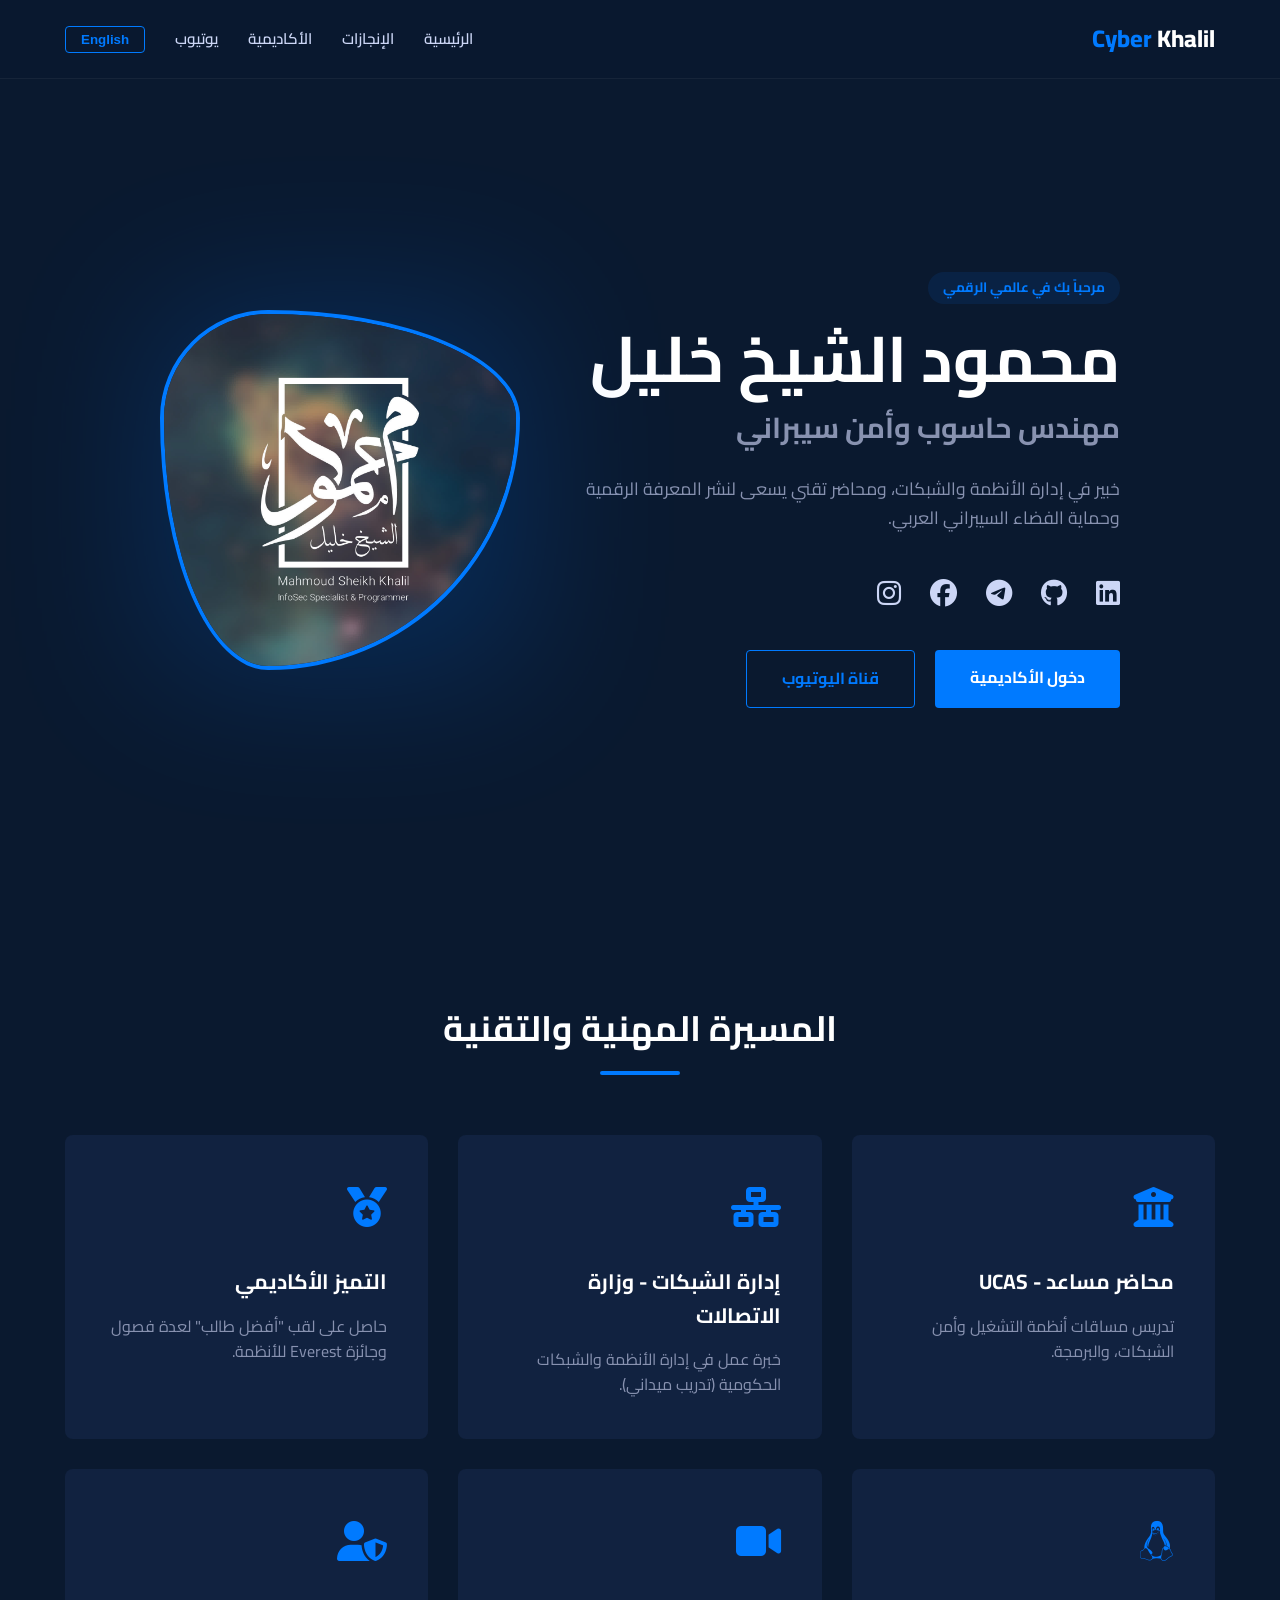
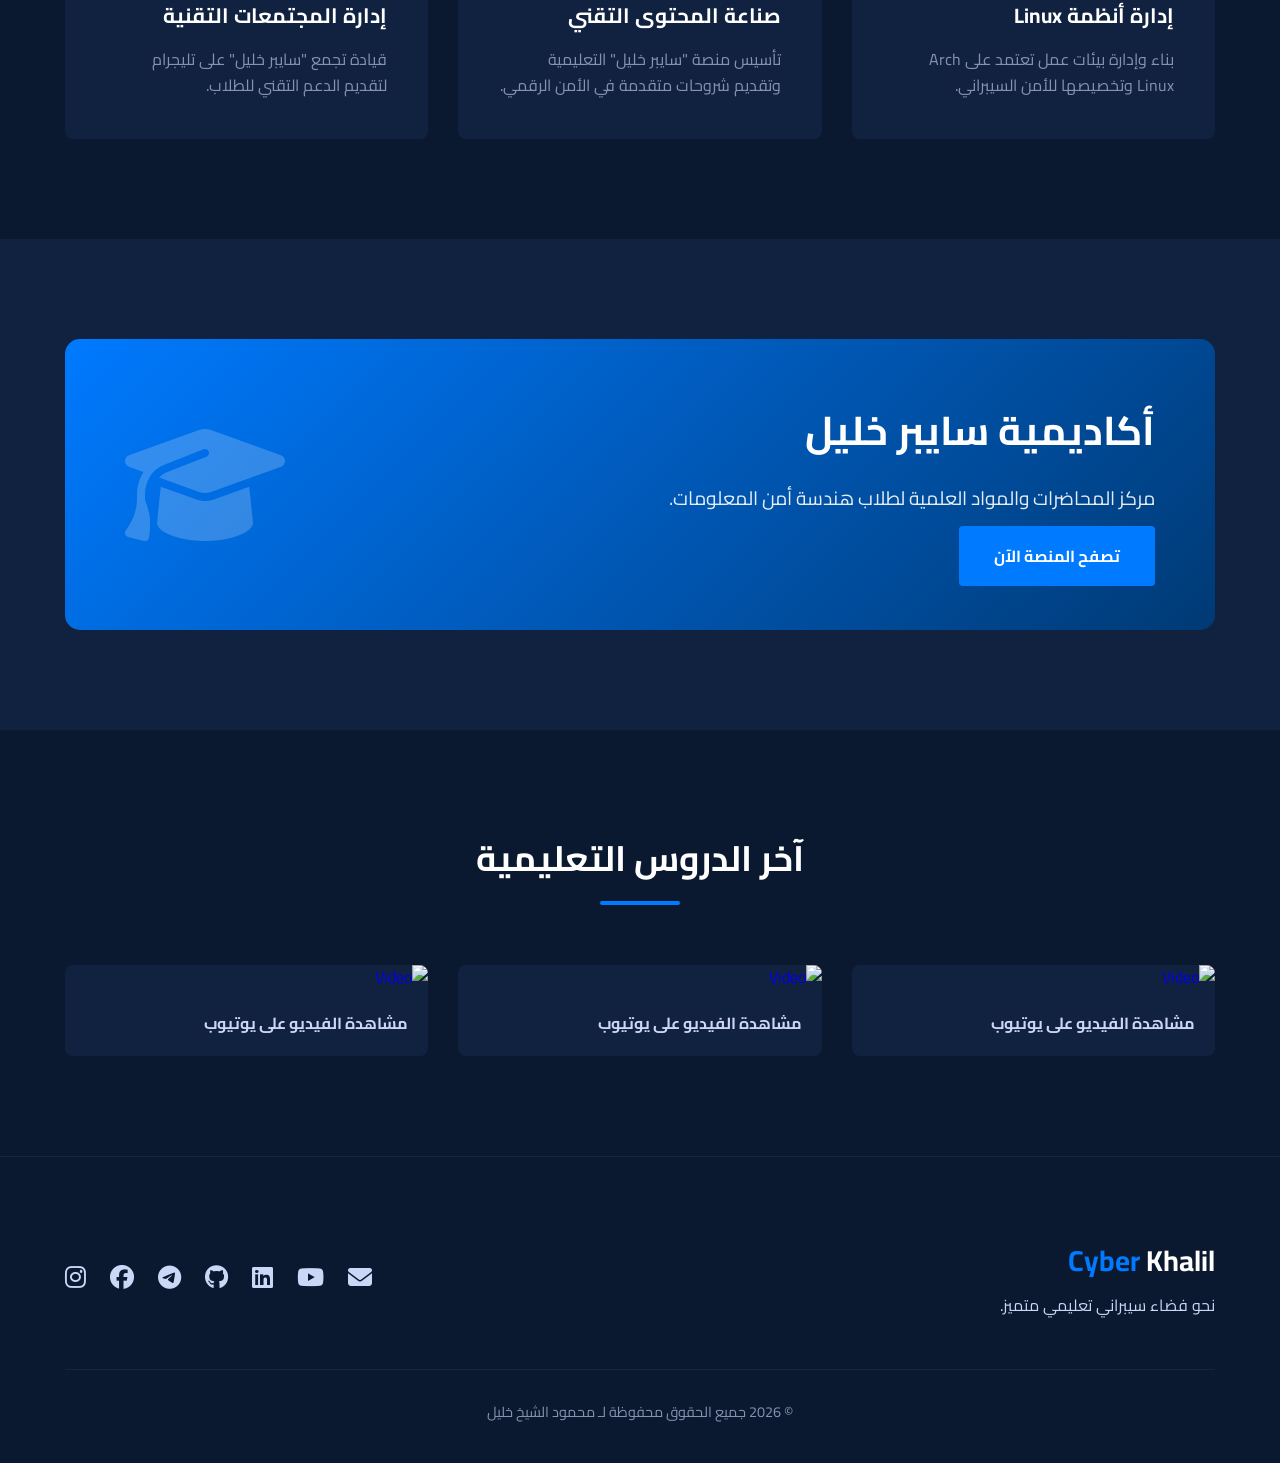
==== commit 179d7d2c: "update style & add Academy button" ====
--- a/index.html
+++ b/index.html
@@ -1,1037 +1,146 @@
 <!DOCTYPE html>
-<html lang="ar" dir="rtl" data-lang="ar">
-
+<html lang="ar" dir="rtl" id="html-tag">
 <head>
     <meta charset="UTF-8">
-    <meta name="viewport" content="width=device-width, initial-scale=1.0, maximum-scale=1.0, user-scalable=yes">
-    <meta name="theme-color" content="#2c3e50">
-    <meta name="apple-mobile-web-app-capable" content="yes">
-    <meta name="apple-mobile-web-app-status-bar-style" content="black-translucent">
-    <title>محمود وليد خليل | سايبر خليل</title>
+    <meta name="viewport" content="width=device-width, initial-scale=1.0">
+    <title>محمود الشيخ خليل | سايبر خليل</title>
     <link rel="stylesheet" href="https://cdnjs.cloudflare.com/ajax/libs/font-awesome/6.4.0/css/all.min.css">
-    <link
-        href="https://fonts.googleapis.com/css2?family=Cairo:wght@300;400;500;600;700&family=Tajawal:wght@300;400;500;700&display=swap"
-        rel="stylesheet">
+    <link href="https://fonts.googleapis.com/css2?family=Cairo:wght@400;600;700;800&display=swap" rel="stylesheet">
     <link rel="stylesheet" href="styles.css">
 </head>
+<body>
 
-<body>
-    <!-- زر تبديل اللغة -->
-    <div class="language-switcher">
-        <button id="langSwitch" class="lang-btn" data-lang="en">
-            <i class="fas fa-globe"></i>
-            <span class="lang-text">English</span>
-        </button>
-    </div>
-
-    <!-- زر القائمة للموبايل -->
-    <div class="mobile-menu-btn">
-        <i class="fas fa-bars"></i>
-    </div>
-
-    <!-- القائمة المتنقلة -->
-    <nav class="mobile-nav">
-        <div class="mobile-nav-header">
-            <h3 data-key="menu.title">القائمة</h3>
-            <button class="close-nav"><i class="fas fa-times"></i></button>
+    <nav class="main-nav">
+        <div class="container nav-container">
+            <div class="logo"><span>Cyber</span> Khalil</div>
+            <ul class="nav-links">
+                <li><a href="#hero" data-key="nav_home">الرئيسية</a></li>
+                <li><a href="#experience" data-key="nav_exp">الإنجازات</a></li>
+                <li><a href="#academy" data-key="nav_academy">الأكاديمية</a></li>
+                <li><a href="#youtube" data-key="nav_youtube">يوتيوب</a></li>
+                <li><button id="lang-toggle" class="lang-switch">English</button></li>
+            </ul>
         </div>
-        <ul class="mobile-nav-links">
-            <li><a href="#about" data-key="menu.profile"><i class="fas fa-user"></i> <span>الملف الشخصي</span></a></li>
-            <li><a href="#skills" data-key="menu.skills"><i class="fas fa-cogs"></i> <span>المهارات</span></a></li>
-            <li><a href="#achievements" data-key="menu.achievements"><i class="fas fa-trophy"></i>
-                    <span>الإنجازات</span></a></li>
-            <li><a href="#experience" data-key="menu.experience"><i class="fas fa-briefcase"></i>
-                    <span>الخبرات</span></a></li>
-            <li><a href="#projects" data-key="menu.projects"><i class="fas fa-code"></i> <span>المشاريع</span></a></li>
-            <li><a href="#youtube" data-key="menu.youtube"><i class="fab fa-youtube"></i> <span>اليوتيوب</span></a></li>
-            <li><a href="#contact" data-key="menu.contact"><i class="fas fa-envelope"></i> <span>التواصل</span></a></li>
-        </ul>
     </nav>
 
-    <!-- Header -->
-    <header>
-        <div class="container">
-            <div class="header-content">
-                <div class="avatar-section">
-                    <img src="avatar.png" alt="Mahmoud Khalil" class="avatar">
-                    <div class="header-text">
-                        <h1 data-key="header.name">محمود وليد خليل</h1>
-                        <h2 data-key="header.title">مهندس حاسوب وأمن سيبراني</h2>
-                        <div class="personal-info">
-                            <div class="info-item">
-                                <i class="fas fa-phone"></i>
-                                <span style="direction: ltr;">+970 597 980 398</span>
-                            </div>
-                            <div class="info-item">
-                                <i class="fas fa-envelope"></i>
-                                <span>khalil2535@proton.me</span>
-                            </div>
-                            <div class="info-item">
-                                <i class="fas fa-map-marker-alt"></i>
-                                <span data-key="header.location">غزة - فلسطين</span>
-                            </div>
-                        </div>
-                    </div>
+    <header id="hero" class="hero-section">
+        <div class="container hero-grid">
+            <div id="hero-content" class="hero-text">
+                <div class="badge" data-key="hero_badge">مرحباً بك في عالمي الرقمي</div>
+                <h1 data-key="hero_title">محمود الشيخ خليل</h1>
+                <h2 data-key="hero_subtitle">مهندس حاسوب وأمن سيبراني</h2>
+                <p data-key="hero_desc">خبير في إدارة الأنظمة والشبكات، ومحاضر تقني يسعى لنشر المعرفة الرقمية وحماية الفضاء السيبراني العربي.</p>
+                
+                <div class="social-hero">
+                    <a href="https://linkedin.com/in/cyberkhalil" target="_blank"><i class="fab fa-linkedin"></i></a>
+                    <a href="https://github.com/cyberkhalil" target="_blank"><i class="fab fa-github"></i></a>
+                    <a href="https://t.me/cyber_khalil" target="_blank"><i class="fab fa-telegram"></i></a>
+                    <a href="https://facebook.com/cyberkhalil" target="_blank"><i class="fab fa-facebook"></i></a>
+                    <a href="https://instagram.com/cyber.khalil" target="_blank"><i class="fab fa-instagram"></i></a>
                 </div>
 
-                <div class="quote">
-                    <h3 data-key="header.quotes">أقوال واقتباسات</h3>
-                    <p data-key="header.quote1">"توزيعة Arch Linux هي لوحةً فارغة أنت من ستقوم برسمها"</p>
-                    <p data-key="header.quote2">"الدنيا هم من لا هم له، اللهم لا هم إلا الآخرة."</p>
+                <div class="hero-btns">
+                    <a href="#academy" class="btn btn-primary" data-key="btn_academy">دخول الأكاديمية</a>
+                    <a href="https://youtube.com/@cyber.khalil" class="btn btn-outline" data-key="btn_youtube">قناة اليوتيوب</a>
                 </div>
             </div>
-
-            <div class="social-links">
-                <a href="https://linkedin.com/in/cyberkhalil" class="social-link" target="_blank">
-                    <i class="fab fa-linkedin"></i>
-                </a>
-                <a href="https://t.me/cyber_khalil" class="social-link" target="_blank">
-                    <i class="fab fa-telegram"></i>
-                </a>
-                <a href="https://github.com/cyberkhalil" class="social-link" target="_blank">
-                    <i class="fab fa-github"></i>
-                </a>
-                <a href="https://www.youtube.com/@cyber.khalil" class="social-link" target="_blank">
-                    <i class="fab fa-youtube"></i>
-                </a>
-                <a href="https://fb.com/cyberkhalil" class="social-link" target="_blank">
-                    <i class="fab fa-facebook"></i>
-                </a>
-                <a href="https://twitter.com/khalil_cyber" class="social-link" target="_blank">
-                    <i class="fab fa-twitter"></i>
-                </a>
-                <a href="https://www.instagram.com/cyber.khalil" class="social-link" target="_blank">
-                    <i class="fab fa-instagram"></i>
-                </a>
+            <div class="hero-avatar">
+                <div class="avatar-glow"></div>
+                <img src="avatar.png" alt="Cyber Khalil">
             </div>
         </div>
     </header>
 
-    <!-- About Section -->
-    <section id="about">
+    <section id="experience" class="section">
         <div class="container">
-            <div class="section-title">
-                <h2 data-key="about.title">الملف الشخصي</h2>
+            <div class="section-header">
+                <h2 data-key="exp_title">المسيرة المهنية والتقنية</h2>
+                <div class="underline"></div>
             </div>
-            <div class="about-content">
-                <p data-key="about.content1">
-                    أنا مهندس حاسوب متخصص في أمن المعلومات مع سنوات من الخبرة في تطوير البرمجيات وإدارة قواعد البيانات
-                    والسيرفرات. تخرجت بدرجة بكالوريوس في هندسة أمن المعلومات بتقدير جيد جداً من الكلية
-                    الجامعية للعلوم التطبيقية في غزة.
-                </p>
-                <p data-key="about.content2">
-                    <strong>🐧 بالمناسبة، أستخدم Arch Linux كنظام تشغيل أساسي.</strong>أستمتع بتخصيص بيئة العمل لأقصى
-                    حد. <strong>😊 أنا مهتم بتعلم المهارات الجديدة باستمرار</strong>، وأعتقد أن الفضول هو المحرك الحقيقي
-                    للتطور في مجال التكنولوجيا. <strong>⚡ أحب البرمجة، خاصة على بيئة Linux</strong>، حيث أجد حرية ومرونة
-                    لا تضاهى في تحويل الأفكار إلى واقع.
-                </p>
-                <p data-key="about.content3">
-                    أمتلك خبرة عملية واسعة في إدارة قواعد البيانات (Oracle, MySQL, SQL Server)، وإدارة سيرفرات Windows
-                    وLinux، وتطوير البرمجيات بلغات متعددة (Java, Python, C#). كما أمتلك قناة يوتيوب تعليمية
-                    (@cyber.khalil) أشارك فيها معرفتي التقنية مع أكثر من 1.7 ألف مشترك.
-                </p>
-            </div>
-        </div>
-    </section>
-
-    <!-- Skills Section -->
-    <section id="skills" class="section-bg">
-        <div class="container">
-            <div class="section-title">
-                <h2 data-key="skills.title">المهارات التقنية</h2>
-            </div>
-            <div class="skills-container">
-                <div class="skill-category">
-                    <h3><i class="fas fa-database"></i> <span data-key="skills.db">قواعد البيانات</span></h3>
-                    <div class="skill-item">
-                        <span class="skill-name">Oracle DBMS</span>
-                        <div class="skill-level">
-                            <div class="skill-fill" style="width: 95%"></div>
-                        </div>
-                    </div>
-                    <div class="skill-item">
-                        <span class="skill-name">MySQL / SQL Server</span>
-                        <div class="skill-level">
-                            <div class="skill-fill" style="width: 90%"></div>
-                        </div>
-                    </div>
-                    <div class="skill-item">
-                        <span class="skill-name">PL/SQL Programming</span>
-                        <div class="skill-level">
-                            <div class="skill-fill" style="width: 92%"></div>
-                        </div>
-                    </div>
-                    <div class="skill-item">
-                        <span class="skill-name">Database Security</span>
-                        <div class="skill-level">
-                            <div class="skill-fill" style="width: 88%"></div>
-                        </div>
-                    </div>
+            <div class="exp-grid">
+                <div class="exp-card">
+                    <div class="card-icon"><i class="fas fa-university"></i></div>
+                    <h3 data-key="exp_job1">محاضر مساعد - UCAS</h3>
+                    <p data-key="exp_job1_desc">تدريس مساقات أنظمة التشغيل وأمن الشبكات، والبرمجة.</p>
                 </div>
-
-                <div class="skill-category">
-                    <h3><i class="fas fa-server"></i> <span data-key="skills.server">إدارة السيرفرات</span></h3>
-                    <div class="skill-item">
-                        <span class="skill-name">Windows Server</span>
-                        <div class="skill-level">
-                            <div class="skill-fill" style="width: 94%"></div>
-                        </div>
-                    </div>
-                    <div class="skill-item">
-                        <span class="skill-name">Linux (CentOS, Ubuntu)</span>
-                        <div class="skill-level">
-                            <div class="skill-fill" style="width: 90%"></div>
-                        </div>
-                    </div>
-                    <div class="skill-item">
-                        <span class="skill-name">Active Directory</span>
-                        <div class="skill-level">
-                            <div class="skill-fill" style="width: 92%"></div>
-                        </div>
-                    </div>
-                    <div class="skill-item">
-                        <span class="skill-name">PowerShell Scripting</span>
-                        <div class="skill-level">
-                            <div class="skill-fill" style="width: 93%"></div>
-                        </div>
-                    </div>
+                <div class="exp-card">
+                    <div class="card-icon"><i class="fas fa-network-wired"></i></div>
+                    <h3 data-key="exp_job2">إدارة الشبكات - وزارة الاتصالات</h3>
+                    <p data-key="exp_job2_desc">خبرة عمل في إدارة الأنظمة والشبكات الحكومية (تدريب ميداني).</p>
                 </div>
-
-                <div class="skill-category">
-                    <h3><i class="fas fa-code"></i> <span data-key="skills.programming">البرمجة والتطوير</span></h3>
-                    <div class="skill-item">
-                        <span class="skill-name">Java</span>
-                        <div class="skill-level">
-                            <div class="skill-fill" style="width: 95%"></div>
-                        </div>
-                    </div>
-                    <div class="skill-item">
-                        <span class="skill-name">Python</span>
-                        <div class="skill-level">
-                            <div class="skill-fill" style="width: 88%"></div>
-                        </div>
-                    </div>
-                    <div class="skill-item">
-                        <span class="skill-name">C# / ASP.NET</span>
-                        <div class="skill-level">
-                            <div class="skill-fill" style="width: 85%"></div>
-                        </div>
-                    </div>
-                    <div class="skill-item">
-                        <span class="skill-name">Web Development</span>
-                        <div class="skill-level">
-                            <div class="skill-fill" style="width: 82%"></div>
-                        </div>
-                    </div>
+                <div class="exp-card">
+                    <div class="card-icon"><i class="fas fa-medal"></i></div>
+                    <h3 data-key="exp_award">التميز الأكاديمي</h3>
+                    <p data-key="exp_award_desc">حاصل على لقب "أفضل طالب" لعدة فصول وجائزة Everest للأنظمة.</p>
                 </div>
-
-                <div class="skill-category">
-                    <h3><i class="fas fa-shield-alt"></i> <span data-key="skills.cyber">الأمن السيبراني</span></h3>
-                    <div class="skill-item">
-                        <span class="skill-name">Cryptography</span>
-                        <div class="skill-level">
-                            <div class="skill-fill" style="width: 87%"></div>
-                        </div>
-                    </div>
-                    <div class="skill-item">
-                        <span class="skill-name">Network Security</span>
-                        <div class="skill-level">
-                            <div class="skill-fill" style="width: 90%"></div>
-                        </div>
-                    </div>
-                    <div class="skill-item">
-                        <span class="skill-name">OS Security</span>
-                        <div class="skill-level">
-                            <div class="skill-fill" style="width: 91%"></div>
-                        </div>
-                    </div>
-                    <div class="skill-item">
-                        <span class="skill-name">Security Auditing</span>
-                        <div class="skill-level">
-                            <div class="skill-fill" style="width: 86%"></div>
-                        </div>
-                    </div>
+                <div class="exp-card">
+                    <div class="card-icon"><i class="fab fa-linux"></i></div>
+                    <h3 data-key="exp_linux">إدارة أنظمة Linux</h3>
+                    <p data-key="exp_linux_desc">بناء وإدارة بيئات عمل تعتمد على Arch Linux وتخصيصها للأمن السيبراني.</p>
+                </div>
+                <div class="exp-card">
+                    <div class="card-icon"><i class="fas fa-video"></i></div>
+                    <h3 data-key="exp_content">صناعة المحتوى التقني</h3>
+                    <p data-key="exp_content_desc">تأسيس منصة "سايبر خليل" التعليمية وتقديم شروحات متقدمة في الأمن الرقمي.</p>
+                </div>
+                <div class="exp-card">
+                    <div class="card-icon"><i class="fas fa-user-shield"></i></div>
+                    <h3 data-key="exp_community">إدارة المجتمعات التقنية</h3>
+                    <p data-key="exp_community_desc">قيادة تجمع "سايبر خليل" على تليجرام لتقديم الدعم التقني للطلاب.</p>
                 </div>
             </div>
         </div>
     </section>
 
-    <!-- Achievements Timeline Section -->
-    <section id="achievements">
+    <section id="academy" class="section bg-dark-alt">
         <div class="container">
-            <div class="section-title">
-                <h2 data-key="achievements.title">الإنجازات والتاريخ المهني</h2>
-            </div>
-
-            <!-- View Toggle -->
-            <div class="view-toggle-container">
-                <button class="view-toggle-btn active" data-view="horizontal">
-                    <i class="fas fa-chart-bar"></i> <span data-key="achievements.view1">عرض الخريطة الزمنية</span>
-                </button>
-                <button class="view-toggle-btn" data-view="vertical">
-                    <i class="fas fa-list-alt"></i> <span data-key="achievements.view2">عرض القائمة الزمنية</span>
-                </button>
-            </div>
-
-            <!-- Horizontal Timeline View (Default) -->
-            <div class="timeline-view horizontal-view active">
-                <!-- Timeline Navigation -->
-                <div class="timeline-navigation">
-                    <button class="nav-btn" id="zoomIn">
-                        <i class="fas fa-search-plus"></i> <span data-key="achievements.zoomIn">تكبير</span>
-                    </button>
-                    <button class="nav-btn" id="zoomOut">
-                        <i class="fas fa-search-minus"></i> <span data-key="achievements.zoomOut">تصغير</span>
-                    </button>
-                    <div class="time-range">
-                        <span class="start-year">2015</span>
-                        <i class="fas fa-arrows-alt-h"></i>
-                        <span class="end-year">2025</span>
-                    </div>
+            <div class="academy-banner">
+                <div class="academy-content">
+                    <h2 data-key="academy_title">أكاديمية سايبر خليل</h2>
+                    <p data-key="academy_desc">مركز المحاضرات والمواد العلمية لطلاب هندسة أمن المعلومات.</p>
+                    <a href="https://cyberkhalil.github.io/Academy" target="_blank" class="btn btn-primary" data-key="academy_go">تصفح المنصة الآن</a>
                 </div>
-
-                <!-- Horizontal Timeline Container -->
-                <div class="timeline-horizontal-container">
-                    <!-- Timeline Axis -->
-                    <div class="timeline-axis">
-                        <div class="axis-line"></div>
-                        <!-- Years Markers -->
-                        <div class="year-marker" style="left: 0%;">2015</div>
-                        <div class="year-marker" style="left: 10%;">2016</div>
-                        <div class="year-marker" style="left: 20%;">2017</div>
-                        <div class="year-marker" style="left: 30%;">2018</div>
-                        <div class="year-marker" style="left: 40%;">2019</div>
-                        <div class="year-marker" style="left: 50%;">2020</div>
-                        <div class="year-marker" style="left: 60%;">2021</div>
-                        <div class="year-marker" style="left: 70%;">2022</div>
-                        <div class="year-marker" style="left: 80%;">2023</div>
-                        <div class="year-marker" style="left: 90%;">2024</div>
-                        <div class="year-marker" style="left: 100%;">2025</div>
-                    </div>
-
-                    <!-- Events Container with Dynamic Rows -->
-                    <div class="timeline-events-rows">
-                        <!-- Row 1 - Education -->
-                        <div class="timeline-row">
-                            <div class="row-label" data-key="timeline.education">التعليم</div>
-                            <div class="row-events">
-                                <div class="event-item education" style="left: 30%; width: 30%;" data-start="2017-09"
-                                    data-end="2021-06">
-                                    <div class="event-bar"></div>
-                                    <div class="event-popup">
-                                        <h4><i class="fas fa-graduation-cap"></i> <span
-                                                data-key="timeline.bachelor">بكالوريوس هندسة أمن المعلومات</span></h4>
-                                        <p class="event-duration">سبتمبر 2017 - يونيو 2021</p>
-                                        <p class="event-details">الكلية الجامعية للعلوم التطبيقية (UCAS)</p>
-                                        <p class="event-details">معدل 89.23% | 174 ساعة</p>
-                                    </div>
-                                </div>
-                            </div>
-                        </div>
-
-                        <div class="timeline-row">
-                            <div class="row-label" data-key="timeline.employment">التوظيف</div>
-                            <div class="row-events">
-                                <!-- Employment 1 -->
-                                <div class="event-item employment" style="left: 60%; width: 30%;" data-start="2021-09"
-                                    data-end="2026-01">
-                                    <div class="event-bar"></div>
-                                    <div class="event-popup">
-                                        <h4><i class="fas fa-briefcase"></i> <span data-key="timeline.ta">مساعد
-                                                تدريس</span></h4>
-                                        <p class="event-duration">سبتمبر 2021 - الحاضر</p>
-                                        <p class="event-details">الكلية الجامعية للعلوم التطبيقية</p>
-                                        <p class="event-details">5 مساقات | +200 طالب</p>
-                                    </div>
-                                </div>
-
-                                <!-- Employment 2 -->
-                                <div class="event-item employment" style="left: 72%; width: 6%;" data-start="2022-02"
-                                    data-end="2022-07">
-                                    <div class="event-bar"></div>
-                                    <div class="event-popup">
-                                        <h4><i class="fas fa-network-wired"></i> <span data-key="timeline.network">مهندس
-                                                شبكات ومواقع</span></h4>
-                                        <p class="event-duration">فبراير 2022 - يوليو 2022</p>
-                                        <p class="event-details">شركة غزة لايف باور</p>
-                                        <p class="event-details">إدارة البنية التحتية للشبكات والمواقع</p>
-                                    </div>
-                                </div>
-
-                                <!-- Employment 3 -->
-                                <div class="event-item employment" style="left: 42%; width: 8%;" data-start="2019-05"
-                                    data-end="2019-12">
-                                    <div class="event-bar"></div>
-                                    <div class="event-popup">
-                                        <h4><i class="fas fa-laptop-code"></i> <span data-key="timeline.software">مهندس
-                                                برمجيات</span></h4>
-                                        <p class="event-duration">مايو 2019 - ديسمبر 2019</p>
-                                        <p class="event-details">روضة الإبداع</p>
-                                        <p class="event-details">تطوير حلول برمجية متكاملة لإدارة بيانات الروضة، وتصميم
-                                            نظام متكامل يدعم تصدير واستيراد بيانات Excel</p>
-                                        <a href="https://github.com/cyberkhalil/Roda" target="_blank"
-                                            style="color: var(--secondary); text-decoration: none; font-size: 0.85rem; margin-top: 5px; display: inline-block;">
-                                            <i class="fas fa-external-link-alt"></i> <span
-                                                data-key="timeline.viewProject">عرض المشروع على GitHub</span>
-                                        </a>
-                                    </div>
-                                </div>
-                            </div>
-                        </div>
-
-                        <!-- Row 3 - Certifications -->
-                        <div class="timeline-row">
-                            <div class="row-label" data-key="timeline.certifications">الشهادات والدورات</div>
-                            <div class="row-events">
-                                <div class="event-item certification" style="left: 45%; width: 2%;"
-                                    data-date="2019-03-01">
-                                    <div class="event-dot"></div>
-                                    <div class="event-popup">
-                                        <h4><i class="fas fa-certificate"></i> <span data-key="timeline.oracle">شهادة
-                                                Oracle Academy</span></h4>
-                                        <p class="event-duration">مارس 2019</p>
-                                        <p class="event-details">Database Programming with PL/SQL</p>
-                                    </div>
-                                </div>
-
-                                <div class="event-item certification" style="left: 8%; width: 6%;" data-start="2016-10"
-                                    data-end="2016-11">
-                                    <div class="event-bar"></div>
-                                    <div class="event-popup">
-                                        <h4><i class="fas fa-certificate"></i> <span data-key="timeline.java">دورة Java
-                                                2 SE</span></h4>
-                                        <p class="event-duration">أكتوبر 2016 - نوفمبر 2016</p>
-                                        <p class="event-details">VISION Plus</p>
-                                        <p class="event-details">50 ساعة تدريبية</p>
-                                    </div>
-                                </div>
-                            </div>
-                        </div>
-
-                        <!-- Row 4 - Awards -->
-                        <div class="timeline-row">
-                            <div class="row-label" data-key="timeline.awards">الجوائز والتكريمات</div>
-                            <div class="row-events">
-                                <!-- 2018 Awards -->
-                                <div class="event-item award" style="left: 35%;" data-date="2018-03">
-                                    <div class="event-dot"></div>
-                                    <div class="event-popup">
-                                        <h4><i class="fas fa-trophy"></i> Hash code - Google</h4>
-                                        <p class="event-duration">مارس 2018</p>
-                                        <p class="event-details">مسابقة برمجية عالمية</p>
-                                    </div>
-                                </div>
-
-                                <div class="event-item award" style="left: 32%;" data-date="2018-02">
-                                    <div class="event-dot"></div>
-                                    <div class="event-popup">
-                                        <h4><i class="fas fa-award"></i> <span data-key="timeline.bestStudent">أفضل
-                                                الطلاب - UCAS</span></h4>
-                                        <p class="event-duration">فبراير 2018</p>
-                                    </div>
-                                </div>
-
-                                <div class="event-item award" style="left: 38%;" data-date="2018-09">
-                                    <div class="event-dot"></div>
-                                    <div class="event-popup">
-                                        <h4><i class="fas fa-award"></i> <span data-key="timeline.bestStudent">أفضل
-                                                الطلاب - UCAS</span></h4>
-                                        <p class="event-duration">سبتمبر 2018</p>
-                                    </div>
-                                </div>
-
-                                <!-- 2017 Awards -->
-                                <div class="event-item award" style="left: 22%;" data-date="2017-02">
-                                    <div class="event-dot"></div>
-                                    <div class="event-popup">
-                                        <h4><i class="fas fa-award"></i> <span data-key="timeline.bestStudent">أفضل
-                                                الطلاب - UCAS</span></h4>
-                                        <p class="event-duration">فبراير 2017</p>
-                                    </div>
-                                </div>
-
-                                <div class="event-item award" style="left: 28%;" data-date="2017-09">
-                                    <div class="event-dot"></div>
-                                    <div class="event-popup">
-                                        <h4><i class="fas fa-award"></i> <span data-key="timeline.bestStudent">أفضل
-                                                الطلاب - UCAS</span></h4>
-                                        <p class="event-duration">سبتمبر 2017</p>
-                                    </div>
-                                </div>
-                            </div>
-                        </div>
-                    </div>
-                </div>
-            </div>
-
-            <!-- Vertical Timeline View (Hidden by Default) -->
-            <div class="timeline-view vertical-view">
-                <div class="vertical-timeline">
-                    <!-- 2021 - Now -->
-                    <div class="vertical-year-group">
-                        <h3 class="year-header">2021 - <span data-key="timeline.now">الآن</span></h3>
-                        <div class="year-events">
-                            <div class="vertical-event employment">
-                                <div class="event-date">
-                                    <span class="start-date">سبتمبر 2021</span>
-                                    <i class="fas fa-arrow-left"></i>
-                                    <span class="end-date current" data-key="timeline.present">الحاضر</span>
-                                </div>
-                                <div class="event-content">
-                                    <h4><i class="fas fa-briefcase"></i> <span data-key="timeline.ta">مساعد تدريس</span>
-                                    </h4>
-                                    <p class="event-institution">الكلية الجامعية للعلوم التطبيقية</p>
-                                    <div class="event-details">
-                                        <p data-key="timeline.taDetails">تدريس مساقات أنظمة التشغيل، برمجة Java،
-                                            الشبكات، مقدمة في الحوسبة، وأخلاقيات الحاسوب</p>
-                                    </div>
-                                </div>
-                            </div>
-                        </div>
-                    </div>
-
-                    <!-- 2022 -->
-                    <div class="vertical-year-group">
-                        <h3 class="year-header">2022</h3>
-                        <div class="year-events">
-                            <div class="vertical-event employment">
-                                <div class="event-date">
-                                    <span class="start-date">فبراير 2022</span>
-                                    <i class="fas fa-arrow-left"></i>
-                                    <span class="end-date">يوليو 2022</span>
-                                </div>
-                                <div class="event-content">
-                                    <h4><i class="fas fa-network-wired"></i> <span data-key="timeline.network">مهندس
-                                            شبكات ومواقع إلكترونية</span></h4>
-                                    <p class="event-institution">شركة غزة لايف باور</p>
-                                    <div class="event-details">
-                                        <p data-key="timeline.networkDetails">إدارة البنية التحتية للشبكات والمواقع
-                                            الإلكترونية للشركة، وصيانة السيرفرات، وضمان استمرارية الخدمات التقنية</p>
-                                    </div>
-                                </div>
-                            </div>
-                        </div>
-                    </div>
-
-                    <!-- 2021 -->
-                    <div class="vertical-year-group">
-                        <h3 class="year-header">2021</h3>
-                        <div class="year-events">
-                            <div class="vertical-event education">
-                                <div class="event-date">
-                                    <span class="single-date">يونيو 2021</span>
-                                </div>
-                                <div class="event-content">
-                                    <h4><i class="fas fa-graduation-cap"></i> <span
-                                            data-key="timeline.bachelor">بكالوريوس هندسة أمن المعلومات</span></h4>
-                                    <p class="event-institution">الكلية الجامعية للعلوم التطبيقية (UCAS)</p>
-                                    <div class="event-details">
-                                        <p data-key="timeline.grade">التقدير: جيد جدًا (ممتاز) - المعدل: 89.23%</p>
-                                        <p data-key="timeline.hours">إجمالي الساعات: 174 ساعة | ساعات التطوع: 140 ساعة
-                                        </p>
-                                    </div>
-                                </div>
-                            </div>
-                        </div>
-                    </div>
-
-                    <!-- 2019 -->
-                    <div class="vertical-year-group">
-                        <h3 class="year-header">2019</h3>
-                        <div class="year-events">
-                            <div class="vertical-event employment">
-                                <div class="event-date">
-                                    <span class="start-date">مايو 2019</span>
-                                    <i class="fas fa-arrow-left"></i>
-                                    <span class="end-date">ديسمبر 2019</span>
-                                </div>
-                                <div class="event-content">
-                                    <h4><i class="fas fa-laptop-code"></i> <span data-key="timeline.software">مهندس
-                                            برمجيات</span></h4>
-                                    <p class="event-institution">روضة الإبداع</p>
-                                    <div class="event-details">
-                                        <p data-key="timeline.softwareDetails">تطوير حلول برمجية متكاملة لإدارة بيانات
-                                            الروضة، وتصميم نظام متكامل يدعم تصدير واستيراد بيانات Excel</p>
-                                    </div>
-                                </div>
-                            </div>
-
-                            <div class="vertical-event certification">
-                                <div class="event-date">
-                                    <span class="single-date">مارس 2019</span>
-                                </div>
-                                <div class="event-content">
-                                    <h4><i class="fas fa-certificate"></i> <span data-key="timeline.oracle">شهادة Oracle
-                                            Academy</span></h4>
-                                    <p class="event-institution">Database Programming with PL/SQL</p>
-                                    <div class="event-details">
-                                        <a href="https://bit.ly/3B0W9IT" target="_blank"
-                                            data-key="timeline.viewCert">عرض الشهادة</a>
-                                    </div>
-                                </div>
-                            </div>
-                        </div>
-                    </div>
-
-                    <!-- 2018 -->
-                    <div class="vertical-year-group">
-                        <h3 class="year-header">2018</h3>
-                        <div class="year-events">
-                            <div class="vertical-event award">
-                                <div class="event-date">
-                                    <span class="single-date">مارس 2018</span>
-                                </div>
-                                <div class="event-content">
-                                    <h4><i class="fas fa-trophy"></i> Hash code - Google</h4>
-                                    <p class="event-institution" data-key="timeline.competition">مسابقة برمجية عالمية
-                                    </p>
-                                    <div class="event-details">
-                                        <p data-key="timeline.hashcode">شاركت في مسابقة Hash Code السنوية التي تنظمها
-                                            Google</p>
-                                    </div>
-                                </div>
-                            </div>
-
-                            <div class="vertical-event award">
-                                <div class="event-date">
-                                    <span class="single-date">فبراير 2018</span>
-                                </div>
-                                <div class="event-content">
-                                    <h4><i class="fas fa-award"></i> <span data-key="timeline.bestStudent">أفضل الطلاب -
-                                            UCAS</span></h4>
-                                    <p class="event-institution">الكلية الجامعية للعلوم التطبيقية</p>
-                                    <div class="event-details">
-                                        <p data-key="timeline.honor">تم تكريمي كواحد من أفضل الطلاب للفصل الدراسي</p>
-                                    </div>
-                                </div>
-                            </div>
-
-                            <div class="vertical-event award">
-                                <div class="event-date">
-                                    <span class="single-date">سبتمبر 2018</span>
-                                </div>
-                                <div class="event-content">
-                                    <h4><i class="fas fa-award"></i> <span data-key="timeline.bestStudent">أفضل الطلاب -
-                                            UCAS</span></h4>
-                                    <p class="event-institution">الكلية الجامعية للعلوم التطبيقية</p>
-                                    <div class="event-details">
-                                        <p data-key="timeline.honor">تم تكريمي كواحد من أفضل الطلاب للفصل الدراسي</p>
-                                    </div>
-                                </div>
-                            </div>
-                        </div>
-                    </div>
-
-                    <!-- 2017 -->
-                    <div class="vertical-year-group">
-                        <h3 class="year-header">2017</h3>
-                        <div class="year-events">
-                            <div class="vertical-event education">
-                                <div class="event-date">
-                                    <span class="start-date">سبتمبر 2017</span>
-                                    <i class="fas fa-arrow-left"></i>
-                                    <span class="end-date">يونيو 2021</span>
-                                </div>
-                                <div class="event-content">
-                                    <h4><i class="fas fa-graduation-cap"></i> <span
-                                            data-key="timeline.bachelor">بكالوريوس هندسة أمن المعلومات</span></h4>
-                                    <p class="event-institution">الكلية الجامعية للعلوم التطبيقية (UCAS)</p>
-                                    <div class="event-details">
-                                        <p data-key="timeline.startStudy">بداية الدراسة الجامعية</p>
-                                    </div>
-                                </div>
-                            </div>
-
-                            <div class="vertical-event award">
-                                <div class="event-date">
-                                    <span class="single-date">فبراير 2017</span>
-                                </div>
-                                <div class="event-content">
-                                    <h4><i class="fas fa-award"></i> <span data-key="timeline.bestStudent">أفضل الطلاب -
-                                            UCAS</span></h4>
-                                    <p class="event-institution">الكلية الجامعية للعلوم التطبيقية</p>
-                                    <div class="event-details">
-                                        <p data-key="timeline.honor">تم تكريمي كواحد من أفضل الطلاب للفصل الدراسي</p>
-                                    </div>
-                                </div>
-                            </div>
-
-                            <div class="vertical-event award">
-                                <div class="event-date">
-                                    <span class="single-date">سبتمبر 2017</span>
-                                </div>
-                                <div class="event-content">
-                                    <h4><i class="fas fa-award"></i> <span data-key="timeline.bestStudent">أفضل الطلاب -
-                                            UCAS</span></h4>
-                                    <p class="event-institution">الكلية الجامعية للعلوم التطبيقية</p>
-                                    <div class="event-details">
-                                        <p data-key="timeline.honor">تم تكريمي كواحد من أفضل الطلاب للفصل الدراسي</p>
-                                    </div>
-                                </div>
-                            </div>
-                        </div>
-                    </div>
-
-                    <!-- 2016 -->
-                    <div class="vertical-year-group">
-                        <h3 class="year-header">2016</h3>
-                        <div class="year-events">
-                            <div class="vertical-event certification">
-                                <div class="event-date">
-                                    <span class="start-date">أكتوبر 2016</span>
-                                    <i class="fas fa-arrow-left"></i>
-                                    <span class="end-date">نوفمبر 2016</span>
-                                </div>
-                                <div class="event-content">
-                                    <h4><i class="fas fa-certificate"></i> <span data-key="timeline.java">دورة Java 2 SE
-                                            Programming</span></h4>
-                                    <p class="event-institution">VISION Plus</p>
-                                    <div class="event-details">
-                                        <p data-key="timeline.hoursCount">عدد الساعات: 50 ساعة</p>
-                                        <p data-key="timeline.completionDate">تاريخ الإنجاز: 26 نوفمبر 2016</p>
-                                    </div>
-                                </div>
-                            </div>
-                        </div>
-                    </div>
+                <div class="academy-icon">
+                    <i class="fas fa-graduation-cap"></i>
                 </div>
             </div>
         </div>
     </section>
 
-    <!-- Experience Section -->
-    <section id="experience" class="section-bg">
+    <section id="youtube" class="section">
         <div class="container">
-            <div class="section-title">
-                <h2 data-key="experience.title">الخبرات العملية</h2>
+            <div class="section-header">
+                <h2 data-key="youtube_title">آخر الدروس التعليمية</h2>
+                <div class="underline"></div>
             </div>
-            <div class="projects-grid">
-                <div class="project-card">
-                    <div class="project-header">
-                        <h3 data-key="timeline.ta">مساعد تدريس</h3>
-                        <p class="project-tech">UCAS | سبتمبر 2021 - <span data-key="timeline.present">الحاضر</span></p>
-                    </div>
-                    <div class="project-body">
-                        <p data-key="timeline.taDetails">تدريس مساقات أنظمة التشغيل، برمجة Java، الشبكات، مقدمة في
-                            الحوسبة، وأخلاقيات الحاسوب في الكلية الجامعية للعلوم التطبيقية.</p>
-                        <div class="project-stats">
-                            <div class="stat">
-                                <i class="fas fa-chalkboard-teacher"></i>
-                                <div data-key="experience.courses">5 مساقات</div>
-                            </div>
-                            <div class="stat">
-                                <i class="fas fa-users"></i>
-                                <div data-key="experience.students">+200 طالب</div>
-                            </div>
-                        </div>
-                    </div>
+            <div id="youtube-container" class="videos-grid">
                 </div>
-
-                <div class="project-card">
-                    <div class="project-header">
-                        <h3 data-key="timeline.network">مهندس شبكات ومواقع إلكترونية</h3>
-                        <p class="project-tech">شركة غزة لايف باور | فبراير 2022 - يوليو 2022</p>
-                    </div>
-                    <div class="project-body">
-                        <p data-key="timeline.networkDetails">إدارة البنية التحتية للشبكات والمواقع الإلكترونية للشركة،
-                            وصيانة السيرفرات، وضمان استمرارية الخدمات التقنية.</p>
-                        <div class="project-stats">
-                            <div class="stat">
-                                <i class="fas fa-network-wired"></i>
-                                <div data-key="experience.networkManagement">إدارة شبكات</div>
-                            </div>
-                            <div class="stat">
-                                <i class="fas fa-server"></i>
-                                <div data-key="experience.serverManagement">إدارة سيرفرات</div>
-                            </div>
-                        </div>
-                    </div>
-                </div>
-
-                <div class="project-card">
-                    <div class="project-header">
-                        <h3 data-key="timeline.software">مهندس برمجيات</h3>
-                        <p class="project-tech">روضة الإبداع | مايو 2019 - ديسمبر 2019</p>
-                    </div>
-                    <div class="project-body">
-                        <p data-key="timeline.softwareDetails">تطوير حلول برمجية متكاملة لإدارة بيانات الروضة، وتصميم
-                            نظام متكامل يدعم تصدير واستيراد بيانات Excel.</p>
-                        <div class="project-stats">
-                            <div class="stat">
-                                <i class="fas fa-laptop-code"></i>
-                                <div data-key="experience.softwareDev">تطوير برمجيات</div>
-                            </div>
-                            <div class="stat">
-                                <i class="fas fa-database"></i>
-                                <div data-key="experience.dataManagement">إدارة بيانات</div>
-                            </div>
-                        </div>
-                        <a href="https://github.com/cyberkhalil/Roda" class="project-link" target="_blank"
-                            data-key="timeline.viewProject">عرض المشروع على GitHub</a>
-                    </div>
-                </div>
-            </div>
         </div>
     </section>
 
-    <!-- Projects Section -->
-    <section id="projects">
+    <footer class="main-footer">
         <div class="container">
-            <div class="section-title">
-                <h2 data-key="projects.title">أبرز المشاريع</h2>
-            </div>
-            <div class="projects-grid">
-                <div class="project-card">
-                    <div class="project-header">
-                        <h3>University Management Database</h3>
-                        <p class="project-tech">Oracle PL/SQL</p>
-                    </div>
-                    <div class="project-body">
-                        <p data-key="projects.dbDesc">تصميم وإدارة قاعدة بيانات جامعية متكاملة باستخدام Oracle DBMS تدعم
-                            إدارة الطلاب والمدرسين والموظفين.</p>
-                        <div class="project-stats">
-                            <div class="stat">
-                                <i class="fas fa-star"></i>
-                                <div data-key="projects.stars">6 نجوم</div>
-                            </div>
-                            <div class="stat">
-                                <i class="fas fa-code-branch"></i>
-                                <div>343 commit</div>
-                            </div>
-                        </div>
-                        <a href="https://github.com/cyberkhalil/University_Data_Base" class="project-link"
-                            target="_blank" data-key="projects.viewProject">عرض المشروع</a>
-                    </div>
+            <div class="footer-top">
+                <div class="footer-brand">
+                    <h3><span>Cyber</span> Khalil</h3>
+                    <p data-key="footer_desc">نحو فضاء سيبراني تعليمي متميز.</p>
                 </div>
-
-                <div class="project-card">
-                    <div class="project-header">
-                        <h3>Windows Server PS Scripts</h3>
-                        <p class="project-tech">PowerShell</p>
-                    </div>
-                    <div class="project-body">
-                        <p data-key="projects.psDesc">سكربتات PowerShell لأتمتة إعداد Active Directory وخدمات Windows
-                            Server (DNS, DHCP, File Sharing).</p>
-                        <div class="project-stats">
-                            <div class="stat">
-                                <i class="fas fa-star"></i>
-                                <div data-key="projects.stars">4 نجوم</div>
-                            </div>
-                            <div class="stat">
-                                <i class="fas fa-code-branch"></i>
-                                <div>18 commit</div>
-                            </div>
-                        </div>
-                        <a href="https://github.com/cyberkhalil/Windows-Server-PS-Scripts" class="project-link"
-                            target="_blank" data-key="projects.viewProject">عرض المشروع</a>
-                    </div>
-                </div>
-
-                <div class="project-card">
-                    <div class="project-header">
-                        <h3>Oracle Database II Project</h3>
-                        <p class="project-tech">Java + Oracle</p>
-                    </div>
-                    <div class="project-body">
-                        <p data-key="projects.javaDesc">تطبيق Java مع واجهة مستخدم لإدارة قاعدة بيانات Oracle، مع دعم
-                            إجراءات PL/SQL والمشغلات.</p>
-                        <div class="project-stats">
-                            <div class="stat">
-                                <i class="fas fa-star"></i>
-                                <div data-key="projects.stars">4 نجوم</div>
-                            </div>
-                            <div class="stat">
-                                <i class="fas fa-code-branch"></i>
-                                <div>108 commit</div>
-                            </div>
-                        </div>
-                        <a href="https://github.com/cyberkhalil/Oracle-DB-II" class="project-link" target="_blank"
-                            data-key="projects.viewProject">عرض المشروع</a>
-                    </div>
+                <div class="footer-links">
+                    <a href="mailto:khalil2535@proton.me"><i class="fas fa-envelope"></i></a>
+                    <a href="https://youtube.com/@cyber.khalil" target="_blank"><i class="fab fa-youtube"></i></a>
+                    <a href="https://linkedin.com/in/cyberkhalil" target="_blank"><i class="fab fa-linkedin"></i></a>
+                    <a href="https://github.com/cyberkhalil" target="_blank"><i class="fab fa-github"></i></a>
+                    <a href="https://t.me/cyber_khalil" target="_blank"><i class="fab fa-telegram"></i></a>
+                    <a href="https://facebook.com/cyberkhalil" target="_blank"><i class="fab fa-facebook"></i></a>
+                    <a href="https://instagram.com/cyber.khalil" target="_blank"><i class="fab fa-instagram"></i></a>
                 </div>
             </div>
-
-            <div class="center-button">
-                <a href="https://github.com/cyberkhalil?tab=repositories" class="btn" target="_blank"
-                    data-key="projects.all">عرض جميع المشاريع على GitHub (46 مستودع)</a>
-            </div>
-        </div>
-    </section>
-
-    <!-- YouTube Section -->
-    <section id="youtube" class="section-bg">
-        <div class="container">
-            <div class="section-title">
-                <h2 data-key="youtube.title">قناة YouTube التعليمية</h2>
-            </div>
-
-            <div class="youtube-stats">
-                <div class="stat-card">
-                    <i class="fab fa-youtube"></i>
-                    <div class="stat-number">1.7K+</div>
-                    <div class="stat-label" data-key="youtube.subscribers">مشترك</div>
-                </div>
-
-                <div class="stat-card">
-                    <i class="fas fa-eye"></i>
-                    <div class="stat-number">57K+</div>
-                    <div class="stat-label" data-key="youtube.views">مشاهدة (آخر سنة)</div>
-                </div>
-
-                <div class="stat-card">
-                    <i class="fas fa-clock"></i>
-                    <div class="stat-number">3.2K+</div>
-                    <div class="stat-label" data-key="youtube.hours">ساعة مشاهدة</div>
-                </div>
-
-                <div class="stat-card">
-                    <i class="fas fa-video"></i>
-                    <div class="stat-number">145+</div>
-                    <div class="stat-label" data-key="youtube.videos">فيديو</div>
-                </div>
-            </div>
-
-            <div class="youtube-content">
-                <h3 data-key="youtube.top">أبرز الفيديوهات التعليمية</h3>
-                <div class="videos-grid">
-                    <div class="video-item">
-                        <h4 data-key="youtube.video1">مشاركة الملفات مع التحكم في الصلاحيات</h4>
-                        <p data-key="youtube.duration">مدة الفيديو: 13:28 | المشاهدات: 5,174</p>
-                    </div>
-                    <div class="video-item">
-                        <h4 data-key="youtube.video2">شرح التعامل مع DNS على Windows Server 2022</h4>
-                        <p data-key="youtube.duration">مدة الفيديو: 13:45 | المشاهدات: 4,021</p>
-                    </div>
-                    <div class="video-item">
-                        <h4 data-key="youtube.video3">شرح تثبيت وتفعيل DHCP على Windows Server 2022</h4>
-                        <p data-key="youtube.duration">مدة الفيديو: 15:45 | المشاهدات: 3,401</p>
-                    </div>
-                </div>
-                <div class="center-button">
-                    <a href="https://www.youtube.com/@cyber.khalil" class="btn youtube-btn" target="_blank">
-                        <i class="fab fa-youtube"></i> <span data-key="youtube.visit">زيارة القناة</span>
-                    </a>
-                </div>
-            </div>
-        </div>
-    </section>
-
-    <!-- Contact Section -->
-    <section id="contact">
-        <div class="container">
-            <div class="section-title">
-                <h2 data-key="contact.title">التواصل معي</h2>
-            </div>
-
-            <div class="contact-container">
-                <div class="contact-info">
-                    <h3 data-key="contact.info">معلومات التواصل</h3>
-                    <div class="contact-details">
-                        <div class="info-item">
-                            <i class="fas fa-envelope fa-2x"></i>
-                            <div>
-                                <h4 data-key="contact.email">البريد الإلكتروني</h4>
-                                <p>khalil2535@proton.me</p>
-                            </div>
-                        </div>
-
-                        <div class="info-item">
-                            <i class="fas fa-phone fa-2x"></i>
-                            <div>
-                                <h4 data-key="contact.phone">رقم الهاتف</h4>
-                                <p class="ltr-direction">+970 597 980 398</p>
-                            </div>
-                        </div>
-
-                        <div class="info-item">
-                            <i class="fas fa-map-marker-alt fa-2x"></i>
-                            <div>
-                                <h4 data-key="contact.address">العنوان</h4>
-                                <p data-key="header.location">غزة - فلسطين</p>
-                            </div>
-                        </div>
-                    </div>
-
-                    <div class="social-section">
-                        <h3 data-key="contact.social">متابعيني على وسائل التواصل</h3>
-                        <div class="social-links">
-                            <a href="https://linkedin.com/in/cyberkhalil" class="social-link" target="_blank"
-                                title="+60 متابع">
-                                <i class="fab fa-linkedin"></i>
-                            </a>
-                            <a href="https://t.me/cyber_khalil" class="social-link" target="_blank" title="+700 متابع">
-                                <i class="fab fa-telegram"></i>
-                            </a>
-                            <a href="https://github.com/cyberkhalil" class="social-link" target="_blank"
-                                title="+40 متابع">
-                                <i class="fab fa-github"></i>
-                            </a>
-                            <a href="https://www.youtube.com/@cyber.khalil" class="social-link" target="_blank"
-                                title="1.7 ألف مشترك">
-                                <i class="fab fa-youtube"></i>
-                            </a>
-                            <a href="https://fb.com/cyberkhalil" class="social-link" target="_blank" title="+600 متابع">
-                                <i class="fab fa-facebook"></i>
-                            </a>
-                            <a href="https://twitter.com/khalil_cyber" class="social-link" target="_blank"
-                                title="+140 متابع">
-                                <i class="fab fa-twitter"></i>
-                            </a>
-                        </div>
-                    </div>
-                </div>
-
-                <div class="contact-form">
-                    <h3 data-key="contact.send">أرسل لي رسالة</h3>
-                    <div class="telegram-contact">
-                        <div class="telegram-info">
-                            <i class="fab fa-telegram fa-3x"></i>
-                            <h4 data-key="contact.telegramTitle">تواصل عبر Telegram</h4>
-                            <p data-key="contact.telegramDesc">يمكنك إرسال رسالة مباشرة إلى حسابي على Telegram. اضغط على
-                                الزر أدناه لبدء المحادثة.</p>
-                        </div>
-                        <a href="https://t.me/cyberkhalil" class="btn telegram-btn" target="_blank">
-                            <i class="fab fa-telegram"></i>
-                            <span data-key="contact.telegramButton">إرسال رسالة على Telegram</span>
-                        </a>
-                        <p class="telegram-note" data-key="contact.telegramNote">سيتم فتح تطبيق Telegram أو الموقع
-                            الرسمي. تأكد من تثبيت Telegram على جهازك.</p>
-                    </div>
-                </div>
-            </div>
-        </div>
-    </section>
-
-    <!-- Footer -->
-    <footer>
-        <div class="container">
-            <div class="footer-content">
-                <div>
-                    <h3 data-key="header.name">محمود وليد خليل</h3>
-                    <p data-key="footer.tagline">مهندس حاسوب وأمن سيبراني | معلم تقني | مطور برمجيات</p>
-                </div>
-
-                <div class="social-links">
-                    <a href="https://linkedin.com/in/cyberkhalil" class="social-link" target="_blank">
-                        <i class="fab fa-linkedin"></i>
-                    </a>
-                    <a href="https://github.com/cyberkhalil" class="social-link" target="_blank">
-                        <i class="fab fa-github"></i>
-                    </a>
-                    <a href="https://www.youtube.com/@cyber.khalil" class="social-link" target="_blank">
-                        <i class="fab fa-youtube"></i>
-                    </a>
-                </div>
-            </div>
-
-            <div class="copyright">
-                <p data-key="footer.copyright">© 2026 سايبر خليل - جميع الحقوق محفوظة.</p>
+            <div class="footer-bottom">
+                <p data-key="footer_copy">© 2026 جميع الحقوق محفوظة لـ محمود الشيخ خليل</p>
             </div>
         </div>
     </footer>
 
-    <!-- رابط ملف JavaScript -->
     <script src="script.js"></script>
 </body>
-
 </html>
--- a/styles.css
+++ b/styles.css
@@ -1,1704 +1,185 @@
 :root {
-    --primary: #2c3e50;
-    --secondary: #3498db;
-    --accent: #e74c3c;
-    --light: #ecf0f1;
-    --dark: #2c3e50;
-    --gray: #7f8c8d;
-    --success: #27ae60;
-    --education: #3498db;
-    --employment: #2ecc71;
-    --certifications: #9b59b6;
-    --awards: #f39c12;
-    --shadow: 0 4px 6px rgba(0, 0, 0, 0.1);
-    --transition: all 0.3s ease;
-    --timeline-height: 350px;
+    --primary: #007aff;
+    --primary-dark: #0056b3;
+    --dark: #0a192f;
+    --dark-alt: #112240;
+    --text-main: #ccd6f6;
+    --text-dim: #8892b0;
+    --white: #ffffff;
+    --glass: rgba(255, 255, 255, 0.05);
 }
 
-* {
-    margin: 0;
-    padding: 0;
-    box-sizing: border-box;
+* { margin: 0; padding: 0; box-sizing: border-box; }
+body { 
+    font-family: 'Cairo', sans-serif; 
+    background-color: var(--dark); 
+    color: var(--text-main); 
+    line-height: 1.6;
+    overflow-x: hidden;
+    scroll-behavior: smooth;
 }
 
-body {
-    font-family: 'Cairo', 'Tajawal', sans-serif;
-    line-height: 1.6;
-    color: #333;
-    background-color: #f9f9f9;
-    direction: rtl;
-    -webkit-font-smoothing: antialiased;
-    -moz-osx-font-smoothing: grayscale;
-    text-rendering: optimizeLegibility;
+.container { max-width: 1200px; margin: 0 auto; padding: 0 25px; }
+.section { padding: 100px 0; }
+.bg-dark-alt { background-color: var(--dark-alt); }
+.text-center { text-align: center; }
+
+/* Navigation */
+.main-nav { 
+    background: rgba(10, 25, 47, 0.85);
+    backdrop-filter: blur(10px);
+    padding: 20px 0; 
+    position: fixed; 
+    width: 100%; 
+    top: 0; 
+    z-index: 1000;
+    border-bottom: 1px solid var(--glass);
+}
+.nav-container { display: flex; justify-content: space-between; align-items: center; }
+.logo { font-weight: 800; font-size: 1.5rem; color: var(--white); }
+.logo span { color: var(--primary); }
+.nav-links { display: flex; list-style: none; align-items: center; }
+.nav-links li { margin-right: 30px; }
+.nav-links a { 
+    color: var(--text-main); 
+    text-decoration: none; 
+    font-size: 0.95rem; 
+    font-weight: 600;
+    transition: 0.3s;
+}
+.nav-links a:hover { color: var(--primary); }
+.lang-switch { 
+    background: transparent; 
+    color: var(--primary); 
+    border: 1px solid var(--primary); 
+    padding: 5px 15px; 
+    border-radius: 4px; 
+    cursor: pointer;
+    font-weight: bold;
+}
+.lang-switch:hover { background: rgba(0, 122, 255, 0.1); }
+
+/* Hero Section */
+.hero-section { min-height: 100vh; display: flex; align-items: center; padding-top: 80px; }
+.hero-grid { display: grid; grid-template-columns: 1.2fr 0.8fr; gap: 60px; align-items: center; }
+.badge { 
+    display: inline-block; 
+    color: var(--primary); 
+    background: rgba(0, 122, 255, 0.1); 
+    padding: 5px 15px; 
+    border-radius: 20px; 
+    font-size: 0.85rem; 
+    margin-bottom: 20px;
+    font-weight: 700;
+}
+.hero-text h1 { font-size: clamp(2.5rem, 5vw, 4rem); color: var(--white); line-height: 1.1; margin-bottom: 10px; }
+.hero-text h2 { font-size: clamp(1.2rem, 3vw, 1.8rem); color: var(--text-dim); margin-bottom: 25px; }
+.hero-text p { max-width: 540px; margin-bottom: 40px; font-size: 1.1rem; color: var(--text-dim); }
+
+.social-hero { margin-bottom: 35px; }
+.social-hero a { color: var(--text-main); font-size: 1.7rem; margin-left: 25px; transition: 0.3s; }
+.social-hero a:hover { color: var(--primary); transform: translateY(-3px); }
+
+.hero-btns { display: flex; gap: 20px; }
+.btn { 
+    padding: 15px 35px; 
+    border-radius: 4px; 
+    text-decoration: none; 
+    font-weight: 700; 
+    transition: 0.3s;
+    font-size: 1rem;
+}
+.btn-primary { background: var(--primary); color: var(--white); }
+.btn-primary:hover { background: var(--primary-dark); transform: translateY(-3px); }
+.btn-outline { border: 1px solid var(--primary); color: var(--primary); }
+.btn-outline:hover { background: rgba(0, 122, 255, 0.1); }
+
+.hero-avatar { position: relative; display: flex; justify-content: center; }
+.hero-avatar img { 
+    width: 100%; 
+    max-width: 380px; 
+    border-radius: 30% 70% 70% 30% / 30% 30% 70% 70%; 
+    border: 4px solid var(--primary);
+    z-index: 2;
+}
+.avatar-glow {
+    position: absolute;
+    width: 100%; height: 100%;
+    background: var(--primary);
+    filter: blur(80px);
+    opacity: 0.2;
+    z-index: 1;
 }
 
-/* تغيير اتجاه النص للغة الإنجليزية */
-html[data-lang="en"] body {
-    direction: ltr;
-    font-family: 'Cairo', 'Tajawal', sans-serif;
+/* Sections Header */
+.section-header { margin-bottom: 60px; text-align: center; }
+.section-header h2 { font-size: 2.2rem; color: var(--white); margin-bottom: 15px; }
+.underline { width: 80px; height: 4px; background: var(--primary); margin: 0 auto; border-radius: 2px; }
+
+/* Experience Cards */
+.exp-grid { display: grid; grid-template-columns: repeat(auto-fit, minmax(320px, 1fr)); gap: 30px; }
+.exp-card { 
+    background: var(--dark-alt); 
+    padding: 40px; 
+    border-radius: 8px; 
+    transition: 0.3s; 
+    border: 1px solid transparent;
 }
+.exp-card:hover { transform: translateY(-10px); border-color: var(--primary); background: #172a45; }
+.card-icon { font-size: 2.5rem; color: var(--primary); margin-bottom: 25px; }
+.exp-card h3 { color: var(--white); margin-bottom: 15px; font-size: 1.3rem; }
+.exp-card p { color: var(--text-dim); font-size: 1rem; }
 
-html[data-lang="en"] .lang-btn .lang-text {
-    content: "العربية";
+/* Academy Banner */
+.academy-banner { 
+    background: linear-gradient(135deg, var(--primary), #003a75); 
+    padding: 60px; 
+    border-radius: 15px; 
+    display: flex; 
+    justify-content: space-between; 
+    align-items: center;
+    color: var(--white);
 }
+.academy-content { max-width: 600px; }
+.academy-content h2 { font-size: 2.5rem; margin-bottom: 20px; }
+.academy-content p { font-size: 1.2rem; margin-bottom: 30px; opacity: 0.9; }
+.academy-icon i { font-size: 8rem; opacity: 0.2; }
 
-.container {
-    max-width: 1200px;
-    margin: 0 auto;
-    padding: 0 20px;
+/* YouTube Grid */
+.videos-grid { display: grid; grid-template-columns: repeat(auto-fit, minmax(300px, 1fr)); gap: 30px; }
+.v-card { 
+    background: var(--dark-alt); 
+    border-radius: 8px; 
+    overflow: hidden; 
+    text-decoration: none; 
+    transition: 0.3s;
 }
+.v-card:hover { transform: scale(1.03); }
+.v-card img { width: 100%; aspect-ratio: 16/9; object-fit: cover; }
+.v-card h4 { padding: 20px; color: var(--text-main); font-size: 1rem; }
 
-/* Language Switcher */
-.language-switcher {
-    position: fixed;
-    top: 20px;
-    left: 20px;
-    z-index: 1003;
-    background-color: var(--secondary);
-    border-radius: 25px;
-    box-shadow: var(--shadow);
-    transition: var(--transition);
-}
+/* Footer */
+.main-footer { padding: 80px 0 40px; border-top: 1px solid var(--glass); }
+.footer-top { display: flex; justify-content: space-between; align-items: center; margin-bottom: 50px; }
+.footer-brand h3 { font-size: 1.8rem; margin-bottom: 10px; color: var(--white); }
+.footer-brand h3 span { color: var(--primary); }
+.footer-links a { color: var(--text-main); font-size: 1.5rem; margin-right: 20px; transition: 0.3s; }
+.footer-links a:hover { color: var(--primary); }
+.footer-bottom { text-align: center; color: var(--text-dim); font-size: 0.9rem; padding-top: 30px; border-top: 1px solid var(--glass); }
 
-.language-switcher:hover {
-    transform: scale(1.05);
-}
-
-.lang-btn {
-    display: flex;
-    align-items: center;
-    gap: 10px;
-    padding: 10px 20px;
-    background-color: var(--secondary);
-    color: white;
-    border: none;
-    border-radius: 25px;
-    cursor: pointer;
-    font-family: 'Cairo', 'Tajawal', sans-serif;
-    font-weight: 600;
-    font-size: 1rem;
-    transition: var(--transition);
-}
-
-.lang-btn i {
-    font-size: 1.2rem;
-}
-
-.lang-btn:hover {
-    background-color: var(--primary);
-}
-
-/* تعديل اتجاه زر اللغة للغة الإنجليزية */
-html[data-lang="en"] .language-switcher {
-    left: auto;
-    right: 20px;
-}
-
-html[data-lang="en"] .lang-btn {
-    flex-direction: row-reverse;
+/* Responsive */
+@media (max-width: 992px) {
+    .hero-grid { grid-template-columns: 1fr; text-align: center; }
+    .hero-text p { margin: 0 auto 40px; }
+    .hero-btns { justify-content: center; }
+    .social-hero { justify-content: center; }
+    .hero-avatar { order: -1; }
+    .academy-banner { flex-direction: column; text-align: center; padding: 40px; }
+    .academy-icon { display: none; }
 }
 
 @media (max-width: 768px) {
-    .language-switcher {
-        top: 15px;
-        left: 15px;
-    }
-    
-    html[data-lang="en"] .language-switcher {
-        left: auto;
-        right: 15px;
-    }
-    
-    .lang-btn {
-        padding: 8px 15px;
-        font-size: 0.9rem;
-    }
-}
-
-/* Header */
-header {
-    background: linear-gradient(135deg, var(--primary) 0%, var(--dark) 100%);
-    color: white;
-    padding: 40px 0;
-    position: relative;
-    overflow: hidden;
-}
-
-.header-content {
-    display: flex;
-    align-items: center;
-    justify-content: space-between;
-    flex-wrap: wrap;
-}
-
-.avatar-section {
-    display: flex;
-    align-items: center;
-    margin-bottom: 20px;
-}
-
-.avatar {
-    width: 200px;
-    height: 200px;
-    border-radius: 50%;
-    border: 5px solid var(--secondary);
-    object-fit: cover;
-    margin-left: 30px;
-    box-shadow: var(--shadow);
-}
-
-.header-text h1 {
-    font-size: 2.5rem;
-    margin-bottom: 10px;
-}
-
-.header-text h2 {
-    font-size: 1.5rem;
-    color: var(--light);
-    font-weight: 400;
-    margin-bottom: 20px;
-}
-
-.personal-info {
-    background-color: rgba(255, 255, 255, 0.1);
-    padding: 15px;
-    border-radius: 10px;
-    margin-top: 20px;
-}
-
-.info-item {
-    display: flex;
-    align-items: center;
-    margin-bottom: 10px;
-}
-
-.info-item i {
-    margin-left: 10px;
-    color: var(--secondary);
-}
-
-/* Quote Section */
-.quote {
-    background-color: var(--light);
-    padding: 30px;
-    text-align: center;
-    margin: 20px 0;
-    border-radius: 10px;
-    box-shadow: var(--shadow);
-    border-right: 5px solid var(--secondary);
-    max-width: 50%;
-}
-
-.quote h3 {
-    color: var(--primary);
-    margin-bottom: 15px;
-    font-size: 1.8rem;
-}
-
-.quote p {
-    font-size: 1.2rem;
-    color: var(--gray);
-    font-style: italic;
-}
-
-/* Social Links */
-.social-links {
-    display: flex;
-    justify-content: center;
-    flex-wrap: wrap;
-    gap: 15px;
-    margin-top: 20px;
-}
-
-.social-link {
-    display: inline-flex;
-    align-items: center;
-    justify-content: center;
-    width: 50px;
-    height: 50px;
-    background-color: white;
-    color: var(--primary);
-    border-radius: 50%;
-    font-size: 1.5rem;
-    text-decoration: none;
-    transition: var(--transition);
-    box-shadow: var(--shadow);
-}
-
-.social-link:hover {
-    transform: translateY(-5px);
-    background-color: var(--secondary);
-    color: white;
-}
-
-/* Sections */
-section {
-    padding: 40px 0;
-}
-
-.section-bg {
-    background-color: #f0f5f9;
-}
-
-.section-title {
-    text-align: center;
-    margin-bottom: 40px;
-    position: relative;
-}
-
-.section-title h2 {
-    display: inline-block;
-    font-size: 2.2rem;
-    color: var(--primary);
-    padding-bottom: 10px;
-    border-bottom: 3px solid var(--secondary);
-}
-
-/* About Section */
-.about-content {
-    background-color: white;
-    padding: 30px;
-    border-radius: 10px;
-    box-shadow: var(--shadow);
-}
-
-.about-content p {
-    font-size: 1.2rem;
-    line-height: 1.8;
-    margin-bottom: 20px;
-}
-
-/* Skills */
-.skills-container {
-    display: grid;
-    grid-template-columns: repeat(auto-fill, minmax(300px, 1fr));
-    gap: 20px;
-}
-
-.skill-category {
-    background-color: white;
-    padding: 25px;
-    border-radius: 10px;
-    box-shadow: var(--shadow);
-    transition: var(--transition);
-}
-
-.skill-category:hover {
-    transform: translateY(-5px);
-}
-
-.skill-category h3 {
-    color: var(--primary);
-    margin-bottom: 20px;
-    padding-bottom: 10px;
-    border-bottom: 2px solid #eee;
-}
-
-.skill-item {
-    display: flex;
-    justify-content: space-between;
-    margin-bottom: 15px;
-}
-
-.skill-name {
-    font-weight: 600;
-}
-
-.skill-level {
-    width: 60%;
-    height: 10px;
-    background-color: #eee;
-    border-radius: 5px;
-    overflow: hidden;
-}
-
-.skill-fill {
-    height: 100%;
-    background-color: var(--secondary);
-    border-radius: 5px;
-}
-
-/* View Toggle */
-.view-toggle-container {
-    display: flex;
-    justify-content: center;
-    gap: 15px;
-    margin-bottom: 30px;
-    padding: 15px;
-    background-color: white;
-    border-radius: 10px;
-    box-shadow: var(--shadow);
-}
-
-.view-toggle-btn {
-    display: flex;
-    align-items: center;
-    gap: 10px;
-    padding: 12px 24px;
-    background-color: white;
-    border: 2px solid #ddd;
-    border-radius: 8px;
-    cursor: pointer;
-    font-family: 'Cairo', 'Tajawal', sans-serif;
-    font-weight: 600;
-    transition: var(--transition);
-    color: var(--gray);
-}
-
-.view-toggle-btn.active {
-    background-color: var(--secondary);
-    color: white;
-    border-color: var(--secondary);
-}
-
-.view-toggle-btn:hover:not(.active) {
-    background-color: #f5f5f5;
-    border-color: var(--secondary);
-}
-
-/* Timeline Views */
-.timeline-view {
-    display: none;
-}
-
-.timeline-view.active {
-    display: block;
-    animation: fadeIn 0.5s ease;
-}
-
-@keyframes fadeIn {
-    from { opacity: 0; transform: translateY(10px); }
-    to { opacity: 1; transform: translateY(0); }
-}
-
-/* Horizontal Timeline */
-.timeline-navigation {
-    display: flex;
-    justify-content: space-between;
-    align-items: center;
-    margin-bottom: 20px;
-    padding: 15px;
-    background-color: white;
-    border-radius: 10px;
-    box-shadow: var(--shadow);
-}
-
-.nav-btn {
-    display: flex;
-    align-items: center;
-    gap: 8px;
-    padding: 8px 16px;
-    background-color: var(--secondary);
-    color: white;
-    border: none;
-    border-radius: 5px;
-    cursor: pointer;
-    font-family: 'Cairo', 'Tajawal', sans-serif;
-    font-weight: 600;
-    transition: var(--transition);
-}
-
-.nav-btn:hover {
-    background-color: var(--primary);
-}
-
-.time-range {
-    display: flex;
-    align-items: center;
-    gap: 10px;
-    font-weight: bold;
-    color: var(--primary);
-}
-
-.timeline-horizontal-container {
-    position: relative;
-    background-color: white;
-    padding: 20px;
-    border-radius: 10px;
-    box-shadow: var(--shadow);
-    min-height: var(--timeline-height);
-    overflow-x: auto;
-}
-
-.timeline-axis {
-    position: relative;
-    height: 50px;
-    margin-bottom: 20px;
-    border-bottom: 2px solid #eee;
-}
-
-.axis-line {
-    position: absolute;
-    bottom: 0;
-    left: 0;
-    right: 0;
-    height: 2px;
-    background-color: var(--primary);
-}
-
-.year-marker {
-    position: absolute;
-    bottom: -30px;
-    transform: translateX(-50%);
-    font-size: 0.9rem;
-    color: var(--gray);
-    font-weight: 600;
-}
-
-.year-marker::before {
-    content: '';
-    position: absolute;
-    top: -15px;
-    left: 50%;
-    transform: translateX(-50%);
-    width: 2px;
-    height: 10px;
-    background-color: var(--primary);
-}
-
-.timeline-events-rows {
-    position: relative;
-    min-height: calc(var(--timeline-height) - 70px);
-}
-
-.timeline-row {
-    display: flex;
-    margin-bottom: 30px;
-    min-height: 40px;
-}
-
-.row-label {
-    width: 150px;
-    padding-right: 15px;
-    font-weight: 600;
-    color: var(--primary);
-    text-align: left;
-    border-right: 2px solid #eee;
-    display: flex;
-    align-items: center;
-    justify-content: flex-end;
-}
-
-.row-events {
-    flex: 1;
-    position: relative;
-    min-height: 40px;
-    border-bottom: 1px dashed #eee;
-    padding-bottom: 20px;
-}
-
-.event-item {
-    position: absolute;
-    cursor: pointer;
-    transition: var(--transition);
-    height: 30px;
-}
-
-.event-item:hover {
-    z-index: 100 !important;
-}
-
-.event-item.education .event-bar,
-.event-item.education .event-dot {
-    background-color: var(--education);
-}
-
-.event-item.employment .event-bar,
-.event-item.employment .event-dot {
-    background-color: var(--employment);
-}
-
-.event-item.certification .event-bar,
-.event-item.certification .event-dot {
-    background-color: var(--certifications);
-}
-
-.event-item.award .event-bar,
-.event-item.award .event-dot {
-    background-color: var(--awards);
-}
-
-.event-bar {
-    height: 20px;
-    border-radius: 10px;
-    opacity: 0.8;
-    transition: var(--transition);
-    position: absolute;
-    top: 5px;
-    width: 100%;
-}
-
-.event-item:hover .event-bar {
-    opacity: 1;
-    transform: translateY(-2px);
-    box-shadow: 0 4px 8px rgba(0,0,0,0.2);
-}
-
-.event-dot {
-    position: absolute;
-    width: 16px;
-    height: 16px;
-    border-radius: 50%;
-    top: 7px;
-    left: 50%;
-    transform: translateX(-50%);
-    box-shadow: 0 2px 4px rgba(0,0,0,0.2);
-    transition: var(--transition);
-}
-
-.event-item:hover .event-dot {
-    transform: translateX(-50%) scale(1.5);
-}
-
-.event-popup {
-    position: absolute;
-    bottom: 40px;
-    left: 50%;
-    transform: translateX(-50%) translateY(10px);
-    width: 280px;
-    padding: 15px;
-    background-color: white;
-    border-radius: 8px;
-    box-shadow: var(--shadow);
-    opacity: 0;
-    visibility: hidden;
-    transition: var(--transition);
-    z-index: 1000;
-    text-align: right;
-    border-top: 4px solid #ddd;
-}
-
-.event-item.education .event-popup {
-    border-top-color: var(--education);
-}
-
-.event-item.employment .event-popup {
-    border-top-color: var(--employment);
-}
-
-.event-item.certification .event-popup {
-    border-top-color: var(--certifications);
-}
-
-.event-item.award .event-popup {
-    border-top-color: var(--awards);
-}
-
-.event-item:hover .event-popup {
-    opacity: 1;
-    visibility: visible;
-    transform: translateX(-50%) translateY(0);
-}
-
-.event-popup h4 {
-    color: var(--primary);
-    margin-bottom: 8px;
-    font-size: 1rem;
-    display: flex;
-    align-items: center;
-    gap: 8px;
-}
-
-.event-duration {
-    font-size: 0.85rem;
-    color: var(--secondary);
-    margin-bottom: 5px;
-    font-weight: 600;
-}
-
-.event-details {
-    font-size: 0.85rem;
-    color: var(--gray);
-    margin-bottom: 3px;
-}
-
-/* Vertical Timeline */
-.vertical-timeline {
-    background-color: white;
-    padding: 30px;
-    border-radius: 10px;
-    box-shadow: var(--shadow);
-}
-
-.vertical-year-group {
-    margin-bottom: 40px;
-    position: relative;
-    padding-right: 30px;
-}
-
-.vertical-year-group:not(:last-child)::before {
-    content: '';
-    position: absolute;
-    right: 9px;
-    top: 40px;
-    bottom: -40px;
-    width: 2px;
-    background-color: #eee;
-}
-
-.year-header {
-    color: var(--primary);
-    margin-bottom: 20px;
-    padding-right: 10px;
-    position: relative;
-    font-size: 1.4rem;
-}
-
-.year-header::before {
-    content: '';
-    position: absolute;
-    right: -30px;
-    top: 50%;
-    transform: translateY(-50%);
-    width: 20px;
-    height: 20px;
-    border-radius: 50%;
-    background-color: var(--secondary);
-    border: 4px solid white;
-    box-shadow: 0 0 0 2px var(--secondary);
-}
-
-.year-events {
-    display: flex;
-    flex-direction: column;
-    gap: 20px;
-}
-
-.vertical-event {
-    background-color: white;
-    border-radius: 8px;
-    box-shadow: var(--shadow);
-    overflow: hidden;
-    border-right: 4px solid #ddd;
-    transition: var(--transition);
-}
-
-.vertical-event:hover {
-    transform: translateX(-5px);
-}
-
-.vertical-event.education {
-    border-right-color: var(--education);
-}
-
-.vertical-event.employment {
-    border-right-color: var(--employment);
-}
-
-.vertical-event.certification {
-    border-right-color: var(--certifications);
-}
-
-.vertical-event.award {
-    border-right-color: var(--awards);
-}
-
-.event-date {
-    background-color: #f8f9fa;
-    padding: 12px 20px;
-    border-bottom: 1px solid #eee;
-    display: flex;
-    align-items: center;
-    gap: 10px;
-    font-size: 0.9rem;
-    color: var(--gray);
-}
-
-.event-date i {
-    color: var(--secondary);
-}
-
-.start-date, .end-date {
-    font-weight: 600;
-}
-
-.end-date.current {
-    color: var(--success);
-}
-
-.single-date {
-    font-weight: 600;
-    color: var(--primary);
-}
-
-.event-content {
-    padding: 20px;
-}
-
-.event-content h4 {
-    color: var(--primary);
-    margin-bottom: 10px;
-    font-size: 1.1rem;
-    display: flex;
-    align-items: center;
-    gap: 10px;
-}
-
-.event-institution {
-    color: var(--gray);
-    margin-bottom: 10px;
-    font-weight: 600;
-}
-
-.event-details {
-    font-size: 0.95rem;
-    line-height: 1.6;
-    color: #555;
-}
-
-.event-details p {
-    margin-bottom: 5px;
-}
-
-.event-details a {
-    color: var(--secondary);
-    text-decoration: none;
-    font-weight: 600;
-}
-
-.event-details a:hover {
-    text-decoration: underline;
-}
-
-/* Projects */
-.projects-grid {
-    display: grid;
-    grid-template-columns: repeat(auto-fill, minmax(300px, 1fr));
-    gap: 25px;
-}
-
-.project-card {
-    background-color: white;
-    border-radius: 10px;
-    overflow: hidden;
-    box-shadow: var(--shadow);
-    transition: var(--transition);
-}
-
-.project-card:hover {
-    transform: translateY(-10px);
-}
-
-.project-header {
-    background-color: var(--primary);
-    color: white;
-    padding: 20px;
-}
-
-.project-header h3 {
-    margin-bottom: 10px;
-}
-
-.project-tech {
-    font-size: 0.9rem;
-    color: var(--light);
-}
-
-.project-body {
-    padding: 20px;
-}
-
-.project-stats {
-    display: flex;
-    justify-content: space-between;
-    margin-top: 15px;
-    padding-top: 15px;
-    border-top: 1px solid #eee;
-}
-
-.stat {
-    text-align: center;
-}
-
-.stat i {
-    color: var(--secondary);
-    font-size: 1.2rem;
-    margin-bottom: 5px;
-}
-
-.project-link {
-    display: inline-block;
-    margin-top: 15px;
-    color: var(--secondary);
-    text-decoration: none;
-    font-weight: 600;
-}
-
-.project-link:hover {
-    text-decoration: underline;
-}
-
-.center-button {
-    text-align: center;
-    margin-top: 40px;
-}
-
-/* YouTube */
-.youtube-stats {
-    display: grid;
-    grid-template-columns: repeat(auto-fit, minmax(200px, 1fr));
-    gap: 20px;
-    margin-bottom: 40px;
-}
-
-.stat-card {
-    background-color: white;
-    padding: 25px;
-    border-radius: 10px;
-    box-shadow: var(--shadow);
-}
-
-.stat-card i {
-    font-size: 2.5rem;
-    color: var(--accent);
-    margin-bottom: 15px;
-}
-
-.stat-number {
-    font-size: 2rem;
-    font-weight: 700;
-    color: var(--primary);
-    margin-bottom: 5px;
-}
-
-.stat-label {
-    color: var(--gray);
-}
-
-.youtube-content {
-    background-color: white;
-    padding: 30px;
-    border-radius: 10px;
-    box-shadow: var(--shadow);
-}
-
-.youtube-content h3 {
-    color: var(--primary);
-    margin-bottom: 20px;
-    text-align: center;
-}
-
-.videos-grid {
-    display: grid;
-    grid-template-columns: repeat(auto-fill, minmax(300px, 1fr));
-    gap: 20px;
-}
-
-.video-item {
-    padding: 15px;
-    border-bottom: 1px solid #eee;
-}
-
-.video-item h4 {
-    margin-bottom: 5px;
-    color: var(--primary);
-}
-
-.youtube-btn {
-    background-color: #FF0000;
-}
-
-.youtube-btn:hover {
-    background-color: #cc0000;
-}
-
-/* Contact */
-.contact-container {
-    display: grid;
-    grid-template-columns: repeat(auto-fit, minmax(300px, 1fr));
-    gap: 30px;
-}
-
-.contact-info h3 {
-    color: var(--primary);
-    margin-bottom: 20px;
-}
-
-.contact-details {
-    background-color: white;
-    padding: 25px;
-    border-radius: 10px;
-    box-shadow: var(--shadow);
-}
-
-.contact-details .info-item {
-    margin-bottom: 20px;
-}
-
-.contact-details .info-item i {
-    color: var(--secondary);
-    font-size: 1.5rem;
-    margin-left: 0;
-    margin-right: 15px;
-}
-
-.contact-details .info-item div {
-    margin-right: 15px;
-}
-
-.ltr-direction {
-    direction: ltr;
-}
-
-.social-section {
-    margin-top: 30px;
-}
-
-.social-section h3 {
-    color: var(--primary);
-    margin-bottom: 15px;
-}
-
-.contact-form {
-    background-color: white;
-    padding: 30px;
-    border-radius: 10px;
-    box-shadow: var(--shadow);
-}
-
-.contact-form h3 {
-    color: var(--primary);
-    margin-bottom: 20px;
-}
-
-/* Telegram Contact */
-.telegram-contact {
-    text-align: center;
-    padding: 20px;
-}
-
-.telegram-info {
-    margin-bottom: 30px;
-}
-
-.telegram-info i {
-    color: #0088cc;
-    margin-bottom: 15px;
-}
-
-.telegram-info h4 {
-    color: var(--primary);
-    margin-bottom: 10px;
-    font-size: 1.3rem;
-}
-
-.telegram-info p {
-    color: var(--gray);
-    line-height: 1.6;
-}
-
-.telegram-btn {
-    background-color: #0088cc;
-    color: white;
-    padding: 15px 30px;
-    font-size: 1.1rem;
-    display: inline-flex;
-    align-items: center;
-    gap: 10px;
-    border-radius: 8px;
-    text-decoration: none;
-    transition: var(--transition);
-}
-
-.telegram-btn:hover {
-    background-color: #006699;
-    transform: translateY(-3px);
-    box-shadow: 0 5px 15px rgba(0, 136, 204, 0.3);
-}
-
-.telegram-note {
-    margin-top: 20px;
-    color: var(--gray);
-    font-size: 0.9rem;
-    font-style: italic;
-}
-
-.btn {
-    display: inline-block;
-    background-color: var(--secondary);
-    color: white;
-    padding: 12px 30px;
-    border: none;
-    border-radius: 5px;
-    cursor: pointer;
-    font-family: 'Cairo', 'Tajawal', sans-serif;
-    font-size: 1rem;
-    font-weight: 600;
-    transition: var(--transition);
-    text-decoration: none;
-}
-
-.btn:hover {
-    background-color: var(--primary);
-    color: white;
-}
-
-.submit-btn {
-    width: 100%;
-}
-
-/* Footer */
-footer {
-    background-color: var(--primary);
-    color: white;
-    padding: 40px 0;
-    text-align: center;
-}
-
-.footer-content {
-    display: flex;
-    justify-content: space-between;
-    align-items: center;
-    flex-wrap: wrap;
-}
-
-.copyright {
-    margin-top: 20px;
-    font-size: 0.9rem;
-    color: var(--light);
-}
-
-/* Mobile Menu Button */
-.mobile-menu-btn {
-    display: none;
-    position: fixed;
-    top: 20px;
-    right: 20px;
-    z-index: 1001;
-    background-color: var(--secondary);
-    color: white;
-    width: 50px;
-    height: 50px;
-    border-radius: 50%;
-    display: flex;
-    align-items: center;
-    justify-content: center;
-    font-size: 1.5rem;
-    box-shadow: var(--shadow);
-    cursor: pointer;
-    -webkit-tap-highlight-color: transparent;
-}
-
-/* Mobile Navigation */
-.mobile-nav {
-    position: fixed;
-    top: 0;
-    right: -300px;
-    width: 280px;
-    height: 100vh;
-    background-color: white;
-    z-index: 1002;
-    box-shadow: -5px 0 15px rgba(0,0,0,0.1);
-    transition: right 0.3s ease;
-    padding: 20px;
-    overflow-y: auto;
-}
-
-.mobile-nav.active {
-    right: 0;
-}
-
-.mobile-nav-header {
-    display: flex;
-    justify-content: space-between;
-    align-items: center;
-    margin-bottom: 30px;
-    padding-bottom: 15px;
-    border-bottom: 2px solid #eee;
-}
-
-.mobile-nav-header h3 {
-    color: var(--primary);
-    margin: 0;
-}
-
-.close-nav {
-    background: none;
-    border: none;
-    font-size: 1.5rem;
-    color: var(--gray);
-    cursor: pointer;
-    -webkit-tap-highlight-color: transparent;
-}
-
-.mobile-nav-links {
-    list-style: none;
-    padding: 0;
-}
-
-.mobile-nav-links li {
-    margin-bottom: 15px;
-}
-
-.mobile-nav-links a {
-    display: flex;
-    align-items: center;
-    gap: 15px;
-    padding: 12px 15px;
-    color: var(--primary);
-    text-decoration: none;
-    border-radius: 8px;
-    transition: var(--transition);
-    font-weight: 600;
-}
-
-.mobile-nav-links a:hover {
-    background-color: var(--light);
-    color: var(--secondary);
-}
-
-.mobile-nav-links i {
-    width: 20px;
-    color: var(--secondary);
-}
-
-/* Responsive Styles */
-@media (max-width: 992px) {
-    .header-content {
-        flex-direction: column;
-        text-align: center;
-    }
-
-    .avatar {
-        margin-left: 0;
-        margin-bottom: 20px;
-    }
-
-    .quote {
-        max-width: 100%;
-    }
-
-    .timeline-horizontal-container {
-        overflow-x: auto;
-    }
-    
-    .timeline-row {
-        flex-direction: column;
-        margin-bottom: 20px;
-    }
-    
-    .row-label {
-        width: 100%;
-        padding-right: 0;
-        padding-bottom: 10px;
-        border-right: none;
-        border-bottom: 2px solid #eee;
-        justify-content: flex-start;
-    }
-    
-    .mobile-menu-btn {
-        display: flex;
-    }
-    
-    .personal-info {
-        display: flex;
-        flex-direction: column;
-        align-items: center;
-        gap: 10px;
-    }
-    
-    .info-item {
-        justify-content: center;
-    }
-    
-    .contact-container {
-        gap: 30px;
-    }
-}
-
-@media (max-width: 768px) {
-    .header-text h1 {
-        font-size: 2rem;
-    }
-
-    .section-title h2 {
-        font-size: 1.8rem;
-    }
-
-    .skills-container,
-    .projects-grid,
-    .videos-grid {
-        grid-template-columns: 1fr;
-    }
-
-    .footer-content {
-        flex-direction: column;
-        text-align: center;
-    }
-
-    .footer-content .social-links {
-        margin-top: 20px;
-    }
-    
-    .view-toggle-container {
-        flex-direction: column;
-        align-items: stretch;
-    }
-    
-    .view-toggle-btn {
-        justify-content: center;
-    }
-    
-    .timeline-navigation {
-        flex-direction: column;
-        gap: 15px;
-        align-items: stretch;
-    }
-    
-    .nav-btn {
-        justify-content: center;
-    }
-    
-    .vertical-year-group {
-        padding-right: 20px;
-    }
-    
-    .year-header::before {
-        right: -20px;
-        width: 16px;
-        height: 16px;
-    }
-    
-    section {
-        padding: 30px 0;
-    }
-    
-    .section-title {
-        margin-bottom: 30px;
-    }
-    
-    .about-content, 
-    .skill-category,
-    .project-card,
-    .youtube-content {
-        border-radius: 8px;
-    }
-    
-    .language-switcher {
-        top: 80px;
-        left: 15px;
-    }
-    
-    html[data-lang="en"] .language-switcher {
-        left: auto;
-        right: 15px;
-    }
-}
-
-@media (max-width: 480px) {
-    .container {
-        padding: 0 15px;
-    }
-    
-    .avatar {
-        width: 120px;
-        height: 120px;
-        margin-left: 15px;
-        border-width: 3px;
-    }
-    
-    .header-text h1 {
-        font-size: 1.6rem;
-    }
-    
-    .header-text h2 {
-        font-size: 1.1rem;
-    }
-    
-    .quote {
-        max-width: 100%;
-        padding: 20px 15px;
-    }
-    
-    .quote h3 {
-        font-size: 1.4rem;
-    }
-    
-    .quote p {
-        font-size: 1rem;
-    }
-    
-    .section-title h2 {
-        font-size: 1.6rem;
-    }
-    
-    .social-link {
-        width: 45px;
-        height: 45px;
-        font-size: 1.2rem;
-    }
-    
-    .personal-info {
-        padding: 12px;
-        font-size: 0.9rem;
-    }
-    
-    .skills-container {
-        grid-template-columns: 1fr;
-        gap: 15px;
-    }
-    
-    .skill-category {
-        padding: 20px 15px;
-    }
-    
-    .projects-grid {
-        grid-template-columns: 1fr;
-        gap: 15px;
-    }
-    
-    .project-card {
-        margin-bottom: 15px;
-    }
-    
-    .project-header {
-        padding: 15px;
-    }
-    
-    .project-header h3 {
-        font-size: 1.2rem;
-    }
-    
-    .youtube-stats {
-        grid-template-columns: repeat(2, 1fr);
-        gap: 15px;
-    }
-    
-    .stat-card {
-        padding: 20px 15px;
-    }
-    
-    .stat-card i {
-        font-size: 1.8rem;
-    }
-    
-    .stat-number {
-        font-size: 1.5rem;
-    }
-    
-    .videos-grid {
-        grid-template-columns: 1fr;
-        gap: 15px;
-    }
-    
-    .contact-container {
-        grid-template-columns: 1fr;
-        gap: 20px;
-    }
-    
-    .contact-form, .contact-details {
-        padding: 20px 15px;
-    }
-    
-    .telegram-btn {
-        padding: 12px 20px;
-        font-size: 1rem;
-    }
-    
-    .btn {
-        padding: 12px 20px;
-        font-size: 0.9rem;
-    }
-    
-    .timeline-horizontal-container {
-        padding: 10px;
-        overflow-x: scroll;
-    }
-    
-    .timeline-row {
-        min-width: 600px;
-    }
-    
-    .year-marker {
-        font-size: 0.8rem;
-        bottom: -25px;
-    }
-    
-    .vertical-timeline {
-        padding: 15px;
-    }
-    
-    .vertical-year-group {
-        padding-right: 20px;
-        margin-bottom: 30px;
-    }
-    
-    .year-header {
-        font-size: 1.2rem;
-    }
-    
-    .year-header::before {
-        right: -20px;
-        width: 15px;
-        height: 15px;
-    }
-    
-    .event-content {
-        padding: 15px;
-    }
-    
-    .event-content h4 {
-        font-size: 1rem;
-    }
-    
-    .event-date {
-        padding: 10px 15px;
-        font-size: 0.85rem;
-    }
-    
-    .footer-content {
-        flex-direction: column;
-        text-align: center;
-        gap: 20px;
-    }
-    
-    .footer-content h3 {
-        font-size: 1.3rem;
-    }
-    
-    .footer-content p {
-        font-size: 0.9rem;
-    }
-    
-    .mobile-nav {
-        width: 250px;
-        padding: 15px;
-    }
-    
-    .mobile-nav-header h3 {
-        font-size: 1.2rem;
-    }
-    
-    .language-switcher {
-        top: 70px;
-        left: 10px;
-    }
-    
-    html[data-lang="en"] .language-switcher {
-        left: auto;
-        right: 10px;
-    }
-    
-    .lang-btn {
-        padding: 8px 12px;
-        font-size: 0.8rem;
-    }
-}
-
-@media (min-width: 481px) and (max-width: 768px) {
-    .avatar {
-        width: 150px;
-        height: 150px;
-        margin-left: 20px;
-    }
-    
-    .header-text h1 {
-        font-size: 2rem;
-    }
-    
-    .header-text h2 {
-        font-size: 1.3rem;
-    }
-    
-    .skills-container {
-        grid-template-columns: repeat(2, 1fr);
-    }
-    
-    .projects-grid {
-        grid-template-columns: repeat(2, 1fr);
-    }
-    
-    .youtube-stats {
-        grid-template-columns: repeat(2, 1fr);
-    }
-    
-    .videos-grid {
-        grid-template-columns: repeat(2, 1fr);
-    }
-    
-    .language-switcher {
-        top: 80px;
-        left: 20px;
-    }
-    
-    html[data-lang="en"] .language-switcher {
-        left: auto;
-        right: 20px;
-    }
-}
-
-/* تحسينات لتحسين تجربة اللمس */
-@media (hover: none) and (pointer: coarse) {
-    .social-link, 
-    .btn,
-    .nav-btn,
-    .view-toggle-btn,
-    .project-link,
-    .lang-btn {
-        min-height: 44px;
-        min-width: 44px;
-    }
-    
-    .form-control {
-        min-height: 44px;
-        font-size: 16px;
-    }
-    
-    .skill-item, 
-    .event-item,
-    .vertical-event {
-        cursor: default;
-    }
-    
-    .event-popup {
-        display: none;
-    }
-    
-    .event-item:hover .event-popup {
-        display: none;
-    }
-}
-
-/* تحسين التمرير السلس */
-html {
-    scroll-behavior: smooth;
-    -webkit-overflow-scrolling: touch;
-}
-
-/* تحسين عرض الصور */
-img {
-    max-width: 100%;
-    height: auto;
-}
-
-/* منع اختيار النص غير المرغوب فيه على الهواتف */
-* {
-    -webkit-tap-highlight-color: transparent;
-}
-
-/* تحسينات إضافية للهواتف */
-@media (max-width: 768px) {
-    .mobile-menu-btn {
-        display: flex;
-    }
-    
-    .mobile-nav.active ~ .mobile-menu-btn {
-        display: none;
-    }
-}
-
-/* تعديل اتجاه النصوص للغة الإنجليزية */
-html[data-lang="en"] {
-    direction: ltr;
-}
-
-html[data-lang="en"] .avatar {
-    margin-left: 0;
-    margin-right: 30px;
-}
-
-html[data-lang="en"] .info-item i {
-    margin-left: 0;
-    margin-right: 10px;
-}
-
-html[data-lang="en"] .quote {
-    border-right: none;
-    border-left: 5px solid var(--secondary);
-}
-
-html[data-lang="en"] .section-title h2 {
-    border-bottom: 3px solid var(--secondary);
-}
-
-html[data-lang="en"] .timeline-row .row-label {
-    padding-right: 0;
-    padding-left: 15px;
-    border-right: none;
-    border-left: 2px solid #eee;
-    text-align: right;
-    justify-content: flex-start;
-}
-
-html[data-lang="en"] .vertical-year-group {
-    padding-right: 0;
-    padding-left: 30px;
-}
-
-html[data-lang="en"] .vertical-year-group:not(:last-child)::before {
-    right: auto;
-    left: 9px;
-}
-
-html[data-lang="en"] .year-header {
-    padding-right: 0;
-    padding-left: 10px;
-}
-
-html[data-lang="en"] .year-header::before {
-    right: auto;
-    left: -30px;
-}
-
-html[data-lang="en"] .vertical-event {
-    border-right: none;
-    border-left: 4px solid #ddd;
-}
-
-html[data-lang="en"] .vertical-event.education {
-    border-left-color: var(--education);
-}
-
-html[data-lang="en"] .vertical-event.employment {
-    border-left-color: var(--employment);
-}
-
-html[data-lang="en"] .vertical-event.certification {
-    border-left-color: var(--certifications);
-}
-
-html[data-lang="en"] .vertical-event.award {
-    border-left-color: var(--awards);
-}
-
-html[data-lang="en"] .vertical-event:hover {
-    transform: translateX(5px);
-}
-
-html[data-lang="en"] .contact-details .info-item i {
-    margin-right: 0;
-    margin-left: 15px;
-}
-
-html[data-lang="en"] .contact-details .info-item div {
-    margin-right: 0;
-    margin-left: 15px;
-}
-
-html[data-lang="en"] .mobile-menu-btn {
-    right: auto;
-    left: 20px;
-}
-
-html[data-lang="en"] .mobile-nav {
-    right: auto;
-    left: -300px;
-}
-
-html[data-lang="en"] .mobile-nav.active {
-    right: auto;
-    left: 0;
-}
-
-html[data-lang="en"] .mobile-nav-header {
-    flex-direction: row-reverse;
-}
-
-html[data-lang="en"] .mobile-nav-links a {
-    flex-direction: row-reverse;
-}
-
-html[data-lang="en"] .mobile-nav-links i {
-    margin-right: 0;
-    margin-left: 15px;
+    .nav-links { display: none; } /* يمكن إضافة قائمة Burger مستقبلاً */
+    .footer-top { flex-direction: column; gap: 30px; text-align: center; }
+    .footer-links a { margin: 0 10px; }
 }
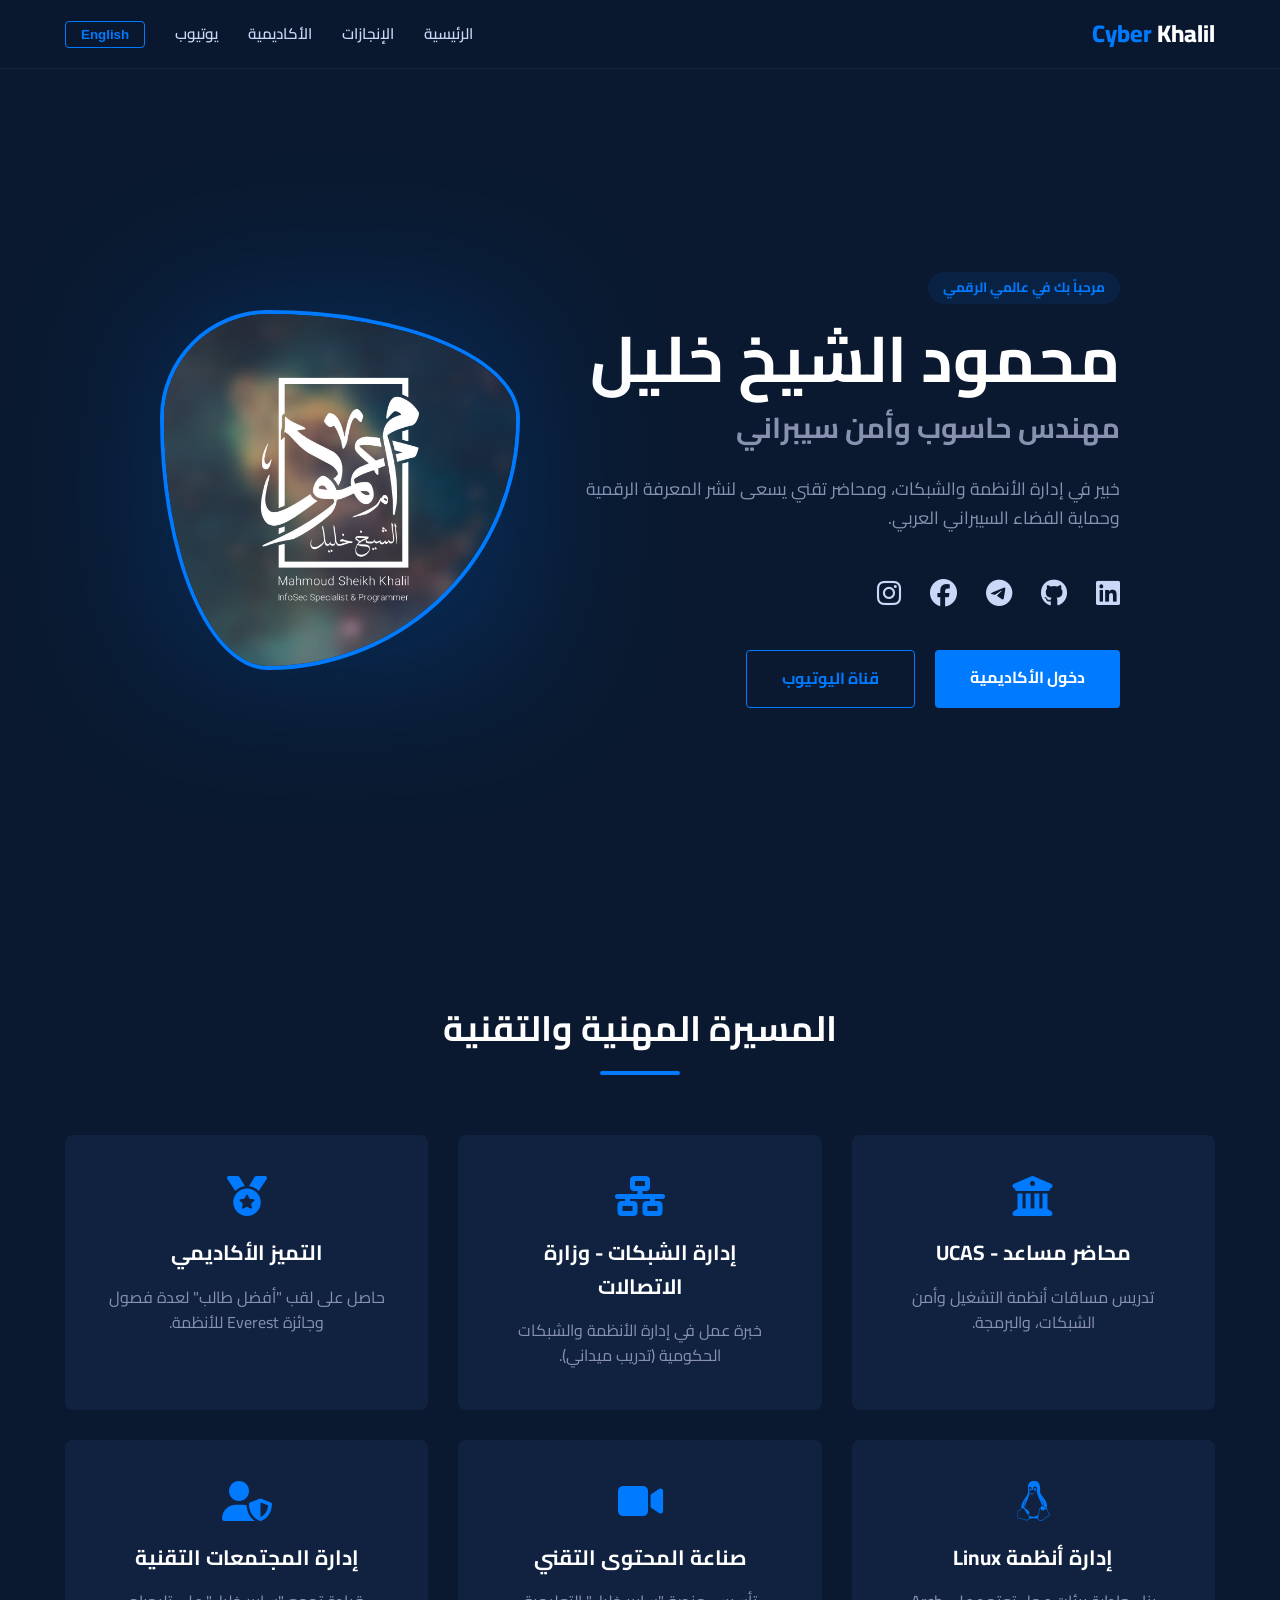
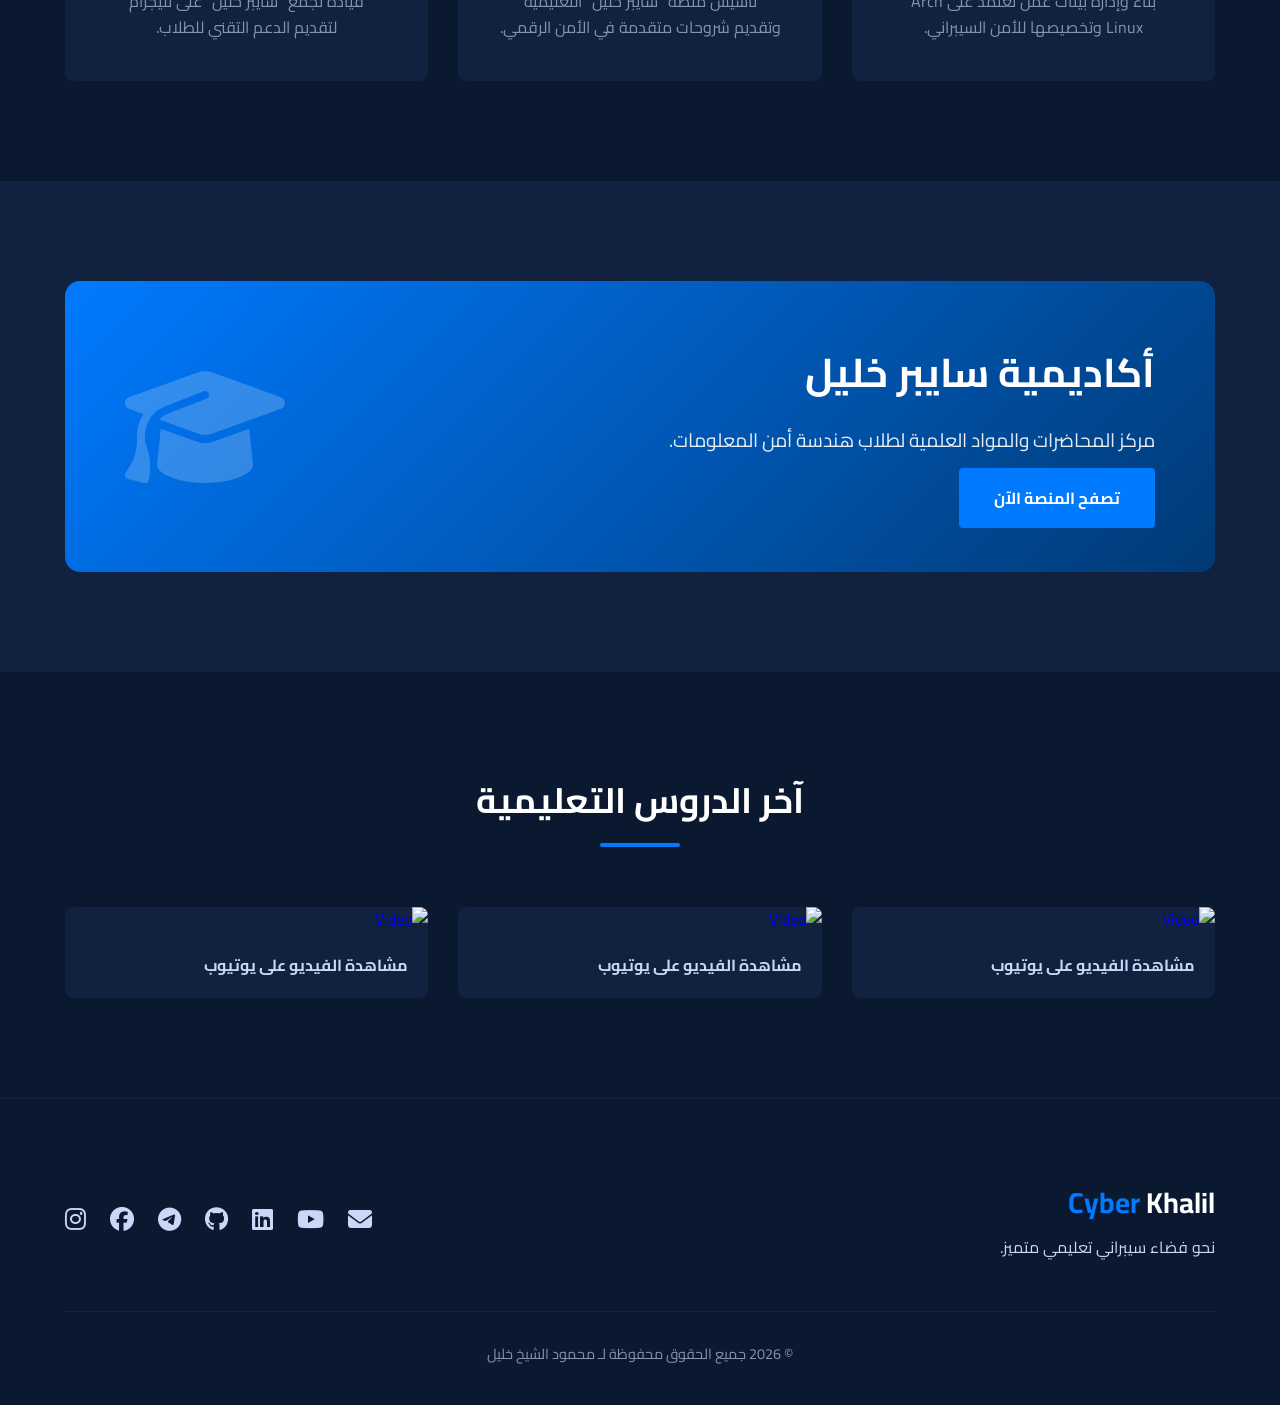
==== commit a4534350: "fix style for mobile" ====
--- a/index.html
+++ b/index.html
@@ -13,7 +13,11 @@
     <nav class="main-nav">
         <div class="container nav-container">
             <div class="logo"><span>Cyber</span> Khalil</div>
-            <ul class="nav-links">
+            <div class="menu-toggle" id="mobile-menu">
+				<i class="fas fa-bars"></i>
+			</div>
+
+            <ul class="nav-links" id="nav-links">
                 <li><a href="#hero" data-key="nav_home">الرئيسية</a></li>
                 <li><a href="#experience" data-key="nav_exp">الإنجازات</a></li>
                 <li><a href="#academy" data-key="nav_academy">الأكاديمية</a></li>
--- a/styles.css
+++ b/styles.css
@@ -26,18 +26,24 @@
 
 /* Navigation */
 .main-nav { 
-    background: rgba(10, 25, 47, 0.85);
+    background: rgba(10, 25, 47, 0.95);
     backdrop-filter: blur(10px);
-    padding: 20px 0; 
+    padding: 15px 0; 
     position: fixed; 
     width: 100%; 
     top: 0; 
     z-index: 1000;
     border-bottom: 1px solid var(--glass);
 }
-.nav-container { display: flex; justify-content: space-between; align-items: center; }
+.nav-container { display: flex; justify-content: space-between; align-items: center; position: relative; }
 .logo { font-weight: 800; font-size: 1.5rem; color: var(--white); }
 .logo span { color: var(--primary); }
+.menu-icon {
+    display: none;
+    color: var(--white);
+    font-size: 1.5rem;
+    cursor: pointer;
+}
 .nav-links { display: flex; list-style: none; align-items: center; }
 .nav-links li { margin-right: 30px; }
 .nav-links a { 
@@ -124,9 +130,57 @@
     border-radius: 8px; 
     transition: 0.3s; 
     border: 1px solid transparent;
+	text-align: center;
+	align-items: center;
 }
 .exp-card:hover { transform: translateY(-10px); border-color: var(--primary); background: #172a45; }
-.card-icon { font-size: 2.5rem; color: var(--primary); margin-bottom: 25px; }
+.card-icon {
+    font-size: 2.5rem;
+    color: var(--primary);
+    margin-bottom: 20px;
+    display: flex;
+    justify-content: center;
+    width: 100%;
+}
+
+/* تحسين القائمة للهواتف */
+.menu-toggle {
+    display: none;
+    color: var(--white);
+    font-size: 1.5rem;
+    cursor: pointer;
+}
+
+@media (max-width: 768px) {
+    .menu-toggle { display: block; }
+
+    .nav-links {
+        display: none; /* مخفية افتراضياً في الجوال */
+        flex-direction: column;
+        position: absolute;
+        top: 100%;
+        right: 0;
+        width: 100%;
+        background: var(--dark-alt);
+        padding: 20px;
+        border-top: 1px solid var(--glass);
+        text-align: center;
+    }
+
+    .nav-links.active {
+        display: flex; /* تظهر عند الضغط على الزر */
+    }
+
+    .nav-links li { margin: 0; width: 100%; text-align: center; }
+    .nav-links li margin-right { 0; }
+    
+    .hero-grid { grid-template-columns: 1fr; text-align: center; }
+    .hero-avatar { order: -1; }
+    
+    .hero-grid { grid-template-columns: 1fr; text-align: center; }
+    .hero-avatar { order: -1; }
+    .hero-btns { justify-content: center; }
+}
 .exp-card h3 { color: var(--white); margin-bottom: 15px; font-size: 1.3rem; }
 .exp-card p { color: var(--text-dim); font-size: 1rem; }
 
@@ -179,7 +233,24 @@
 }
 
 @media (max-width: 768px) {
-    .nav-links { display: none; } /* يمكن إضافة قائمة Burger مستقبلاً */
-    .footer-top { flex-direction: column; gap: 30px; text-align: center; }
-    .footer-links a { margin: 0 10px; }
+    /* إصلاح مباشر لظهور التذييل */
+    .main-footer {
+        display: block !important; /* إجبار العنصر على الظهور */
+        visibility: visible !important;
+        opacity: 1 !important;
+        padding: 40px 0 !important;
+        position: relative !important;
+        clear: both !important;
+    }
+
+    .footer-top {
+        flex-direction: column !important;
+        text-align: center !important;
+        gap: 20px !important;
+    }
+
+    .footer-links {
+        justify-content: center !important;
+        margin-top: 15px !important;
+    }
 }
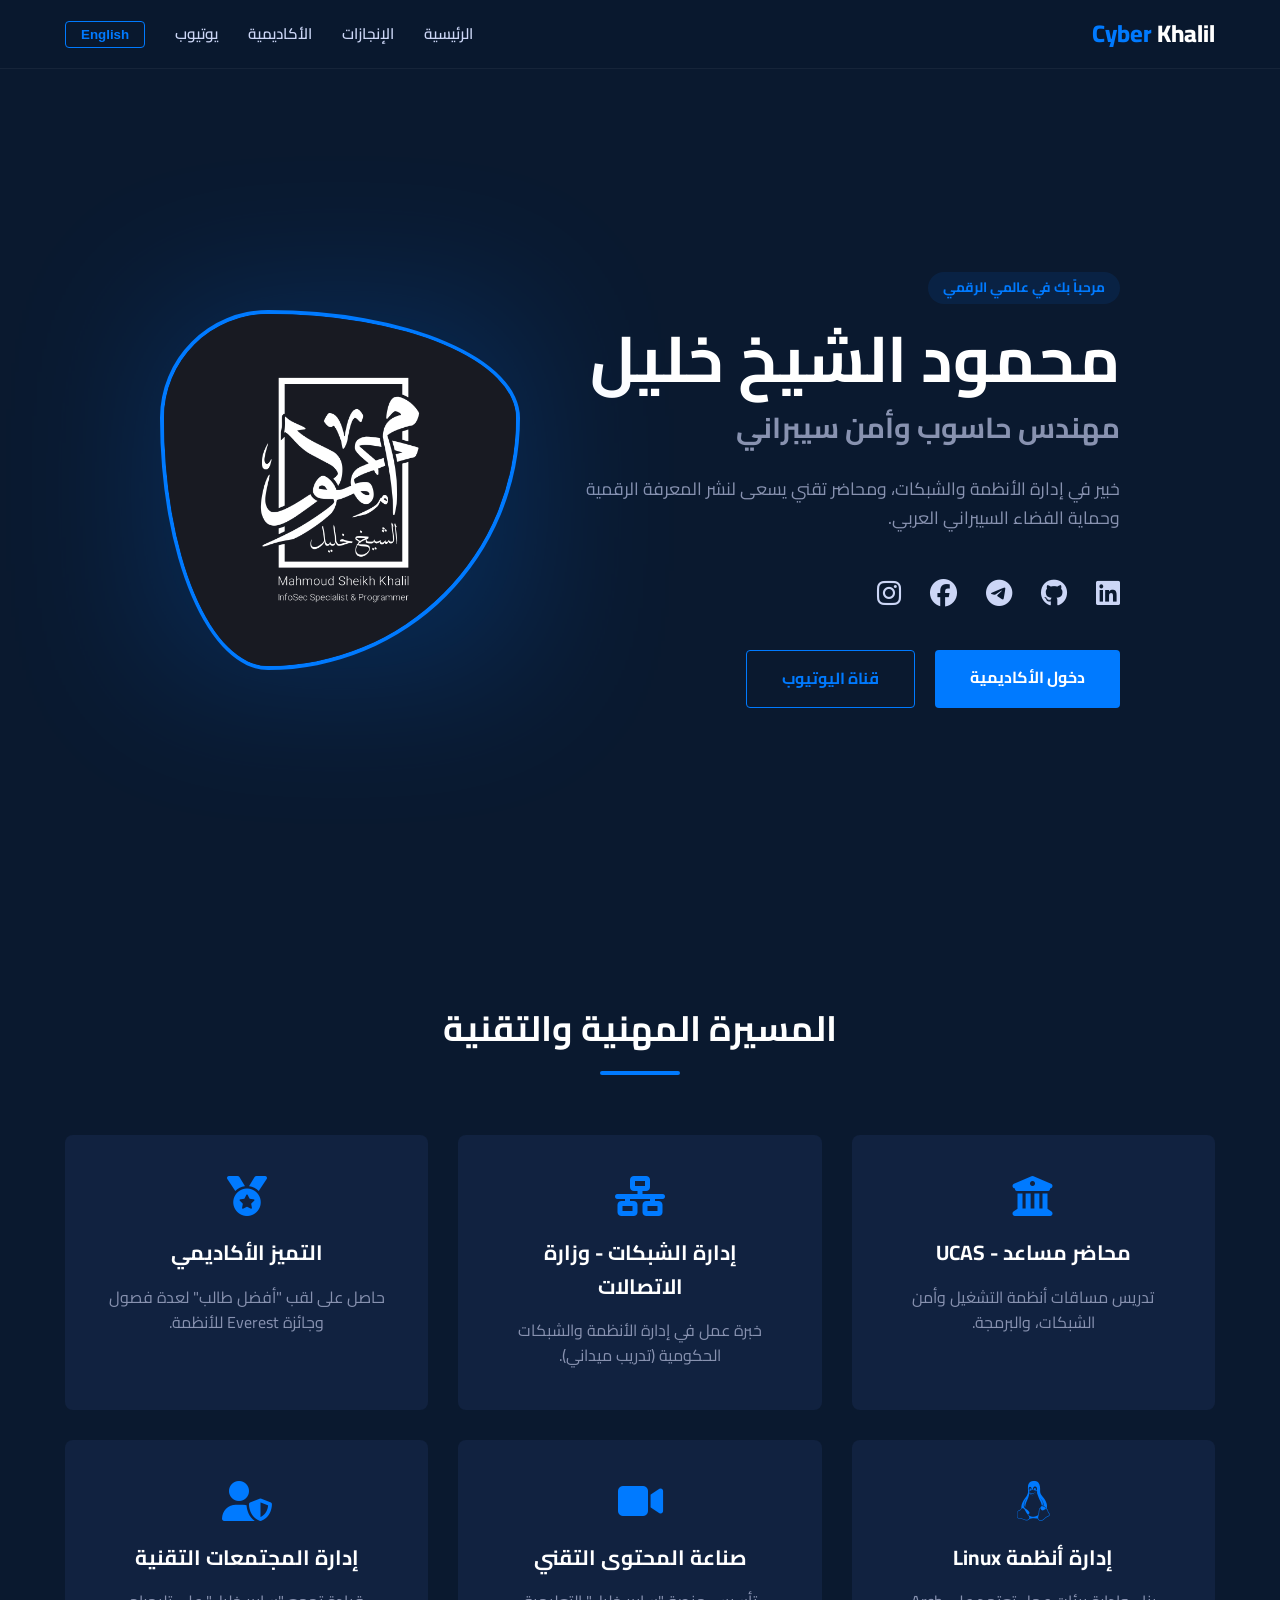
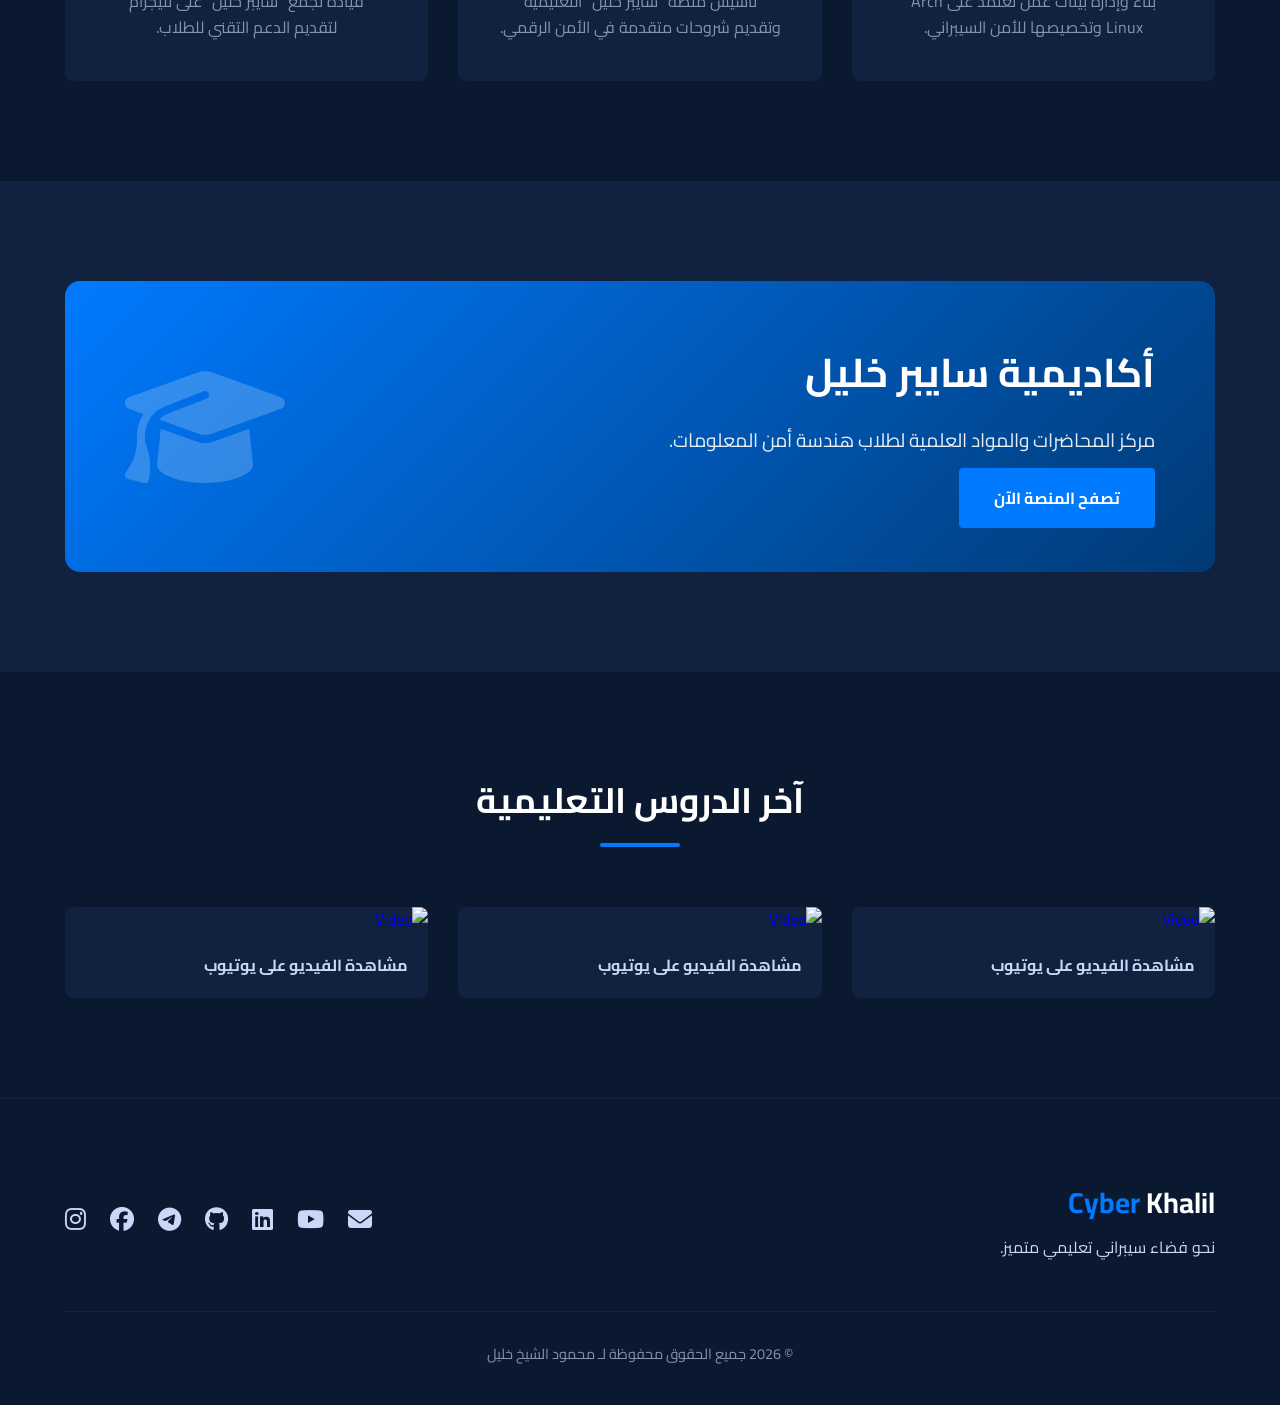
==== commit d15e2a26: "add avatar2 logo" ====
--- a/index.html
+++ b/index.html
@@ -7,6 +7,7 @@
     <link rel="stylesheet" href="https://cdnjs.cloudflare.com/ajax/libs/font-awesome/6.4.0/css/all.min.css">
     <link href="https://fonts.googleapis.com/css2?family=Cairo:wght@400;600;700;800&display=swap" rel="stylesheet">
     <link rel="stylesheet" href="styles.css">
+	<link rel="icon" type="image/png" href="avatar.png">
 </head>
 <body>
 
@@ -50,7 +51,7 @@
             </div>
             <div class="hero-avatar">
                 <div class="avatar-glow"></div>
-                <img src="avatar.png" alt="Cyber Khalil">
+                <img src="avatar2.png" alt="Cyber Khalil">
             </div>
         </div>
     </header>
--- a/styles.css
+++ b/styles.css
@@ -154,26 +154,47 @@
 @media (max-width: 768px) {
     .menu-toggle { display: block; }
 
-    .nav-links {
-        display: none; /* مخفية افتراضياً في الجوال */
+.nav-links {
+        /* بدلاً من display: none نستخدم الخصائص التالية للتحريك */
+        display: flex; 
         flex-direction: column;
         position: absolute;
         top: 100%;
-        right: 0;
+        left: 0;
         width: 100%;
         background: var(--dark-alt);
-        padding: 20px;
-        border-top: 1px solid var(--glass);
+        padding: 0; /* سنغير الـ padding عند التفعيل */
+        gap: 0;
+        
+        /* حالة الإخفاء الافتراضية */
+        max-height: 0; /* إخفاء الارتفاع */
+        overflow: hidden; /* إخفاء المحتوى الخارج عن الارتفاع */
+        opacity: 0; /* شفافية كاملة */
+        transform: translateY(-10px); /* إزاحة بسيطة للأعلى */
+        transition: all 0.4s cubic-bezier(0.4, 0, 0.2, 1); /* حركة ناعمة */
+        border-bottom: 0px solid var(--primary);
+    }
+
+    .nav-links.active {
+        /* حالة الظهور عند إضافة كلاس active */
+        max-height: 400px; /* نعطي قيمة كافية لمحتويات القائمة */
+        opacity: 1;
+        transform: translateY(0); /* العودة لمكانه الطبيعي */
+        padding: 20px 0;
+        border-bottom: 2px solid var(--primary);
+    }
+
+    .nav-links li {
+        width: 100%;
         text-align: center;
-    }
-
-    .nav-links.active {
-        display: flex; /* تظهر عند الضغط على الزر */
-    }
-
-    .nav-links li { margin: 0; width: 100%; text-align: center; }
-    .nav-links li margin-right { 0; }
-    
+        margin: 10px 0;
+        opacity: 0;
+        transition: 0.3s ease;
+    }
+
+    .nav-links.active li {
+        opacity: 1; /* ظهور الروابط تدريجياً */
+    }    
     .hero-grid { grid-template-columns: 1fr; text-align: center; }
     .hero-avatar { order: -1; }
     
@@ -235,22 +256,22 @@
 @media (max-width: 768px) {
     /* إصلاح مباشر لظهور التذييل */
     .main-footer {
-        display: block !important; /* إجبار العنصر على الظهور */
-        visibility: visible !important;
-        opacity: 1 !important;
-        padding: 40px 0 !important;
-        position: relative !important;
-        clear: both !important;
+        display: block; /* إجبار العنصر على الظهور */
+        visibility: visible;
+        opacity: 1;
+        padding: 40px 0;
+        position: relative;
+        clear: both;
     }
 
     .footer-top {
-        flex-direction: column !important;
-        text-align: center !important;
-        gap: 20px !important;
+        flex-direction: column;
+        text-align: center;
+        gap: 20px;
     }
 
     .footer-links {
-        justify-content: center !important;
-        margin-top: 15px !important;
+        justify-content: center;
+        margin-top: 15px;
     }
 }
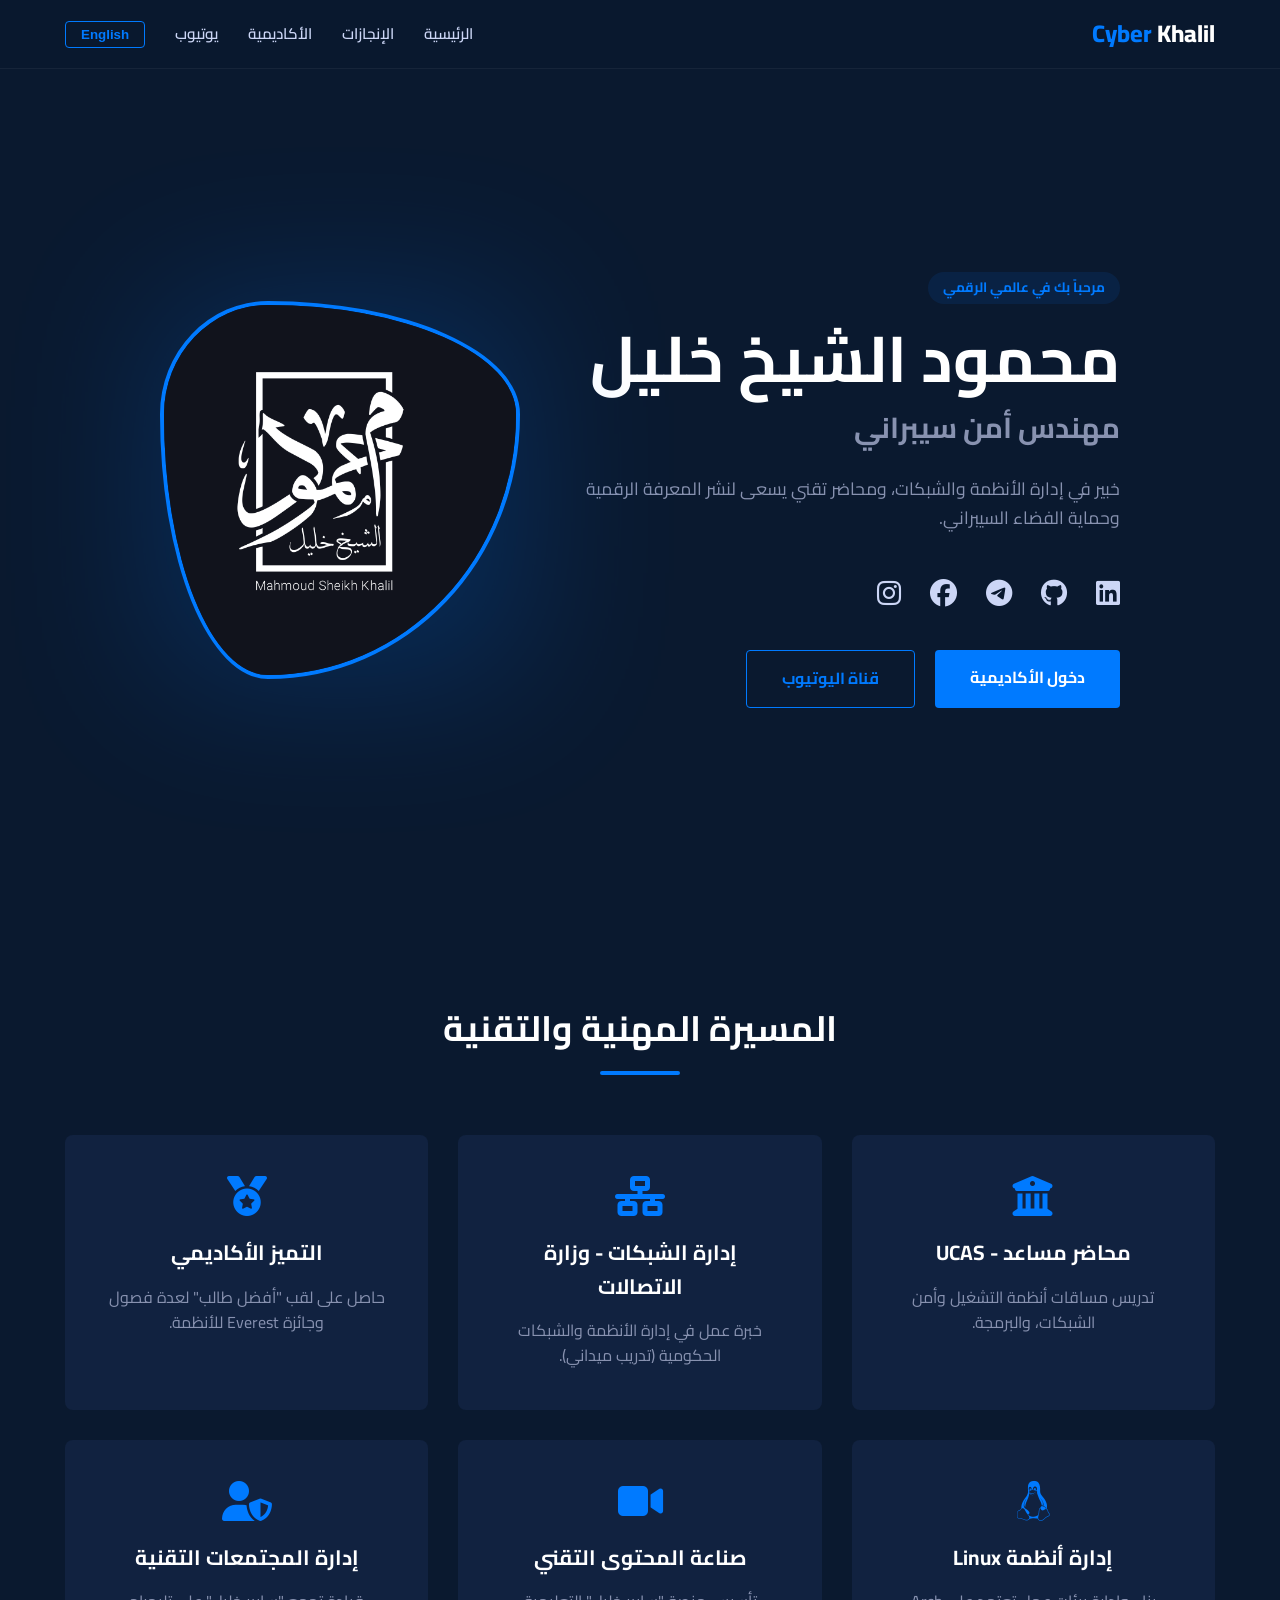
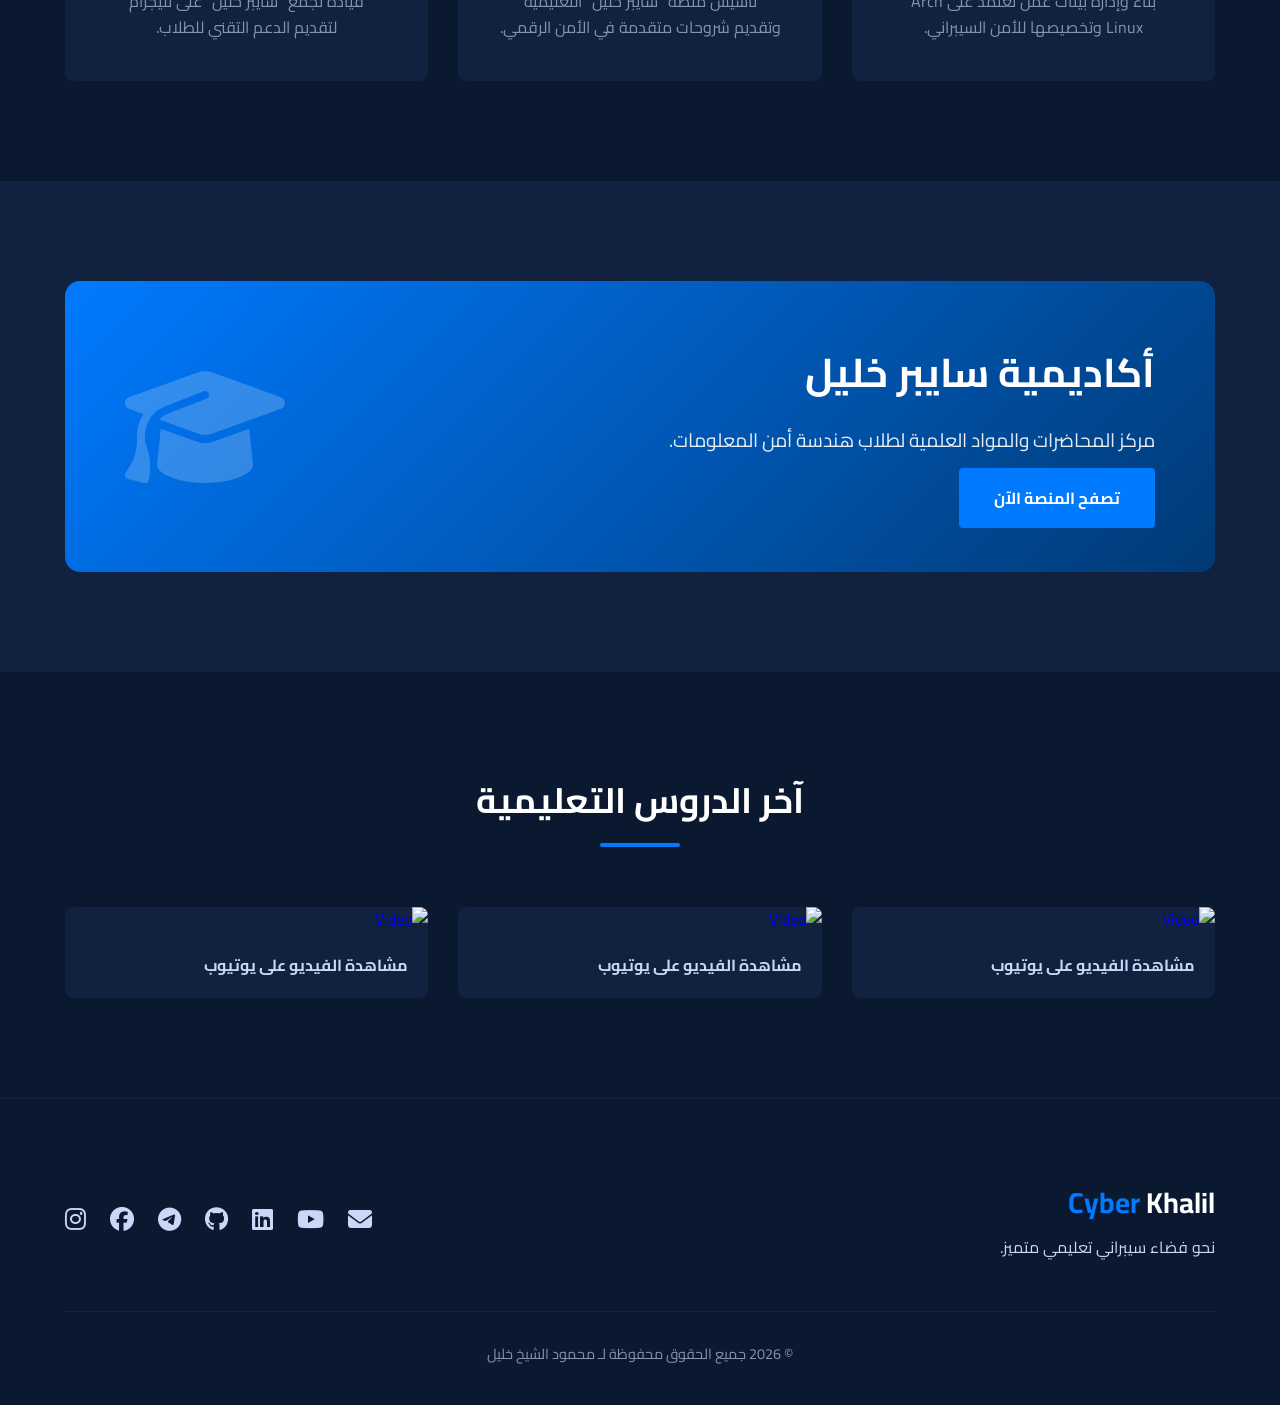
==== commit 5508f70c: "edit small texts" ====
--- a/index.html
+++ b/index.html
@@ -33,8 +33,8 @@
             <div id="hero-content" class="hero-text">
                 <div class="badge" data-key="hero_badge">مرحباً بك في عالمي الرقمي</div>
                 <h1 data-key="hero_title">محمود الشيخ خليل</h1>
-                <h2 data-key="hero_subtitle">مهندس حاسوب وأمن سيبراني</h2>
-                <p data-key="hero_desc">خبير في إدارة الأنظمة والشبكات، ومحاضر تقني يسعى لنشر المعرفة الرقمية وحماية الفضاء السيبراني العربي.</p>
+                <h2 data-key="hero_subtitle">مهندس أمن سيبراني</h2>
+                <p data-key="hero_desc">خبير في إدارة الأنظمة والشبكات، ومحاضر تقني يسعى لنشر المعرفة الرقمية وحماية الفضاء السيبراني.</p>
                 
                 <div class="social-hero">
                     <a href="https://linkedin.com/in/cyberkhalil" target="_blank"><i class="fab fa-linkedin"></i></a>
